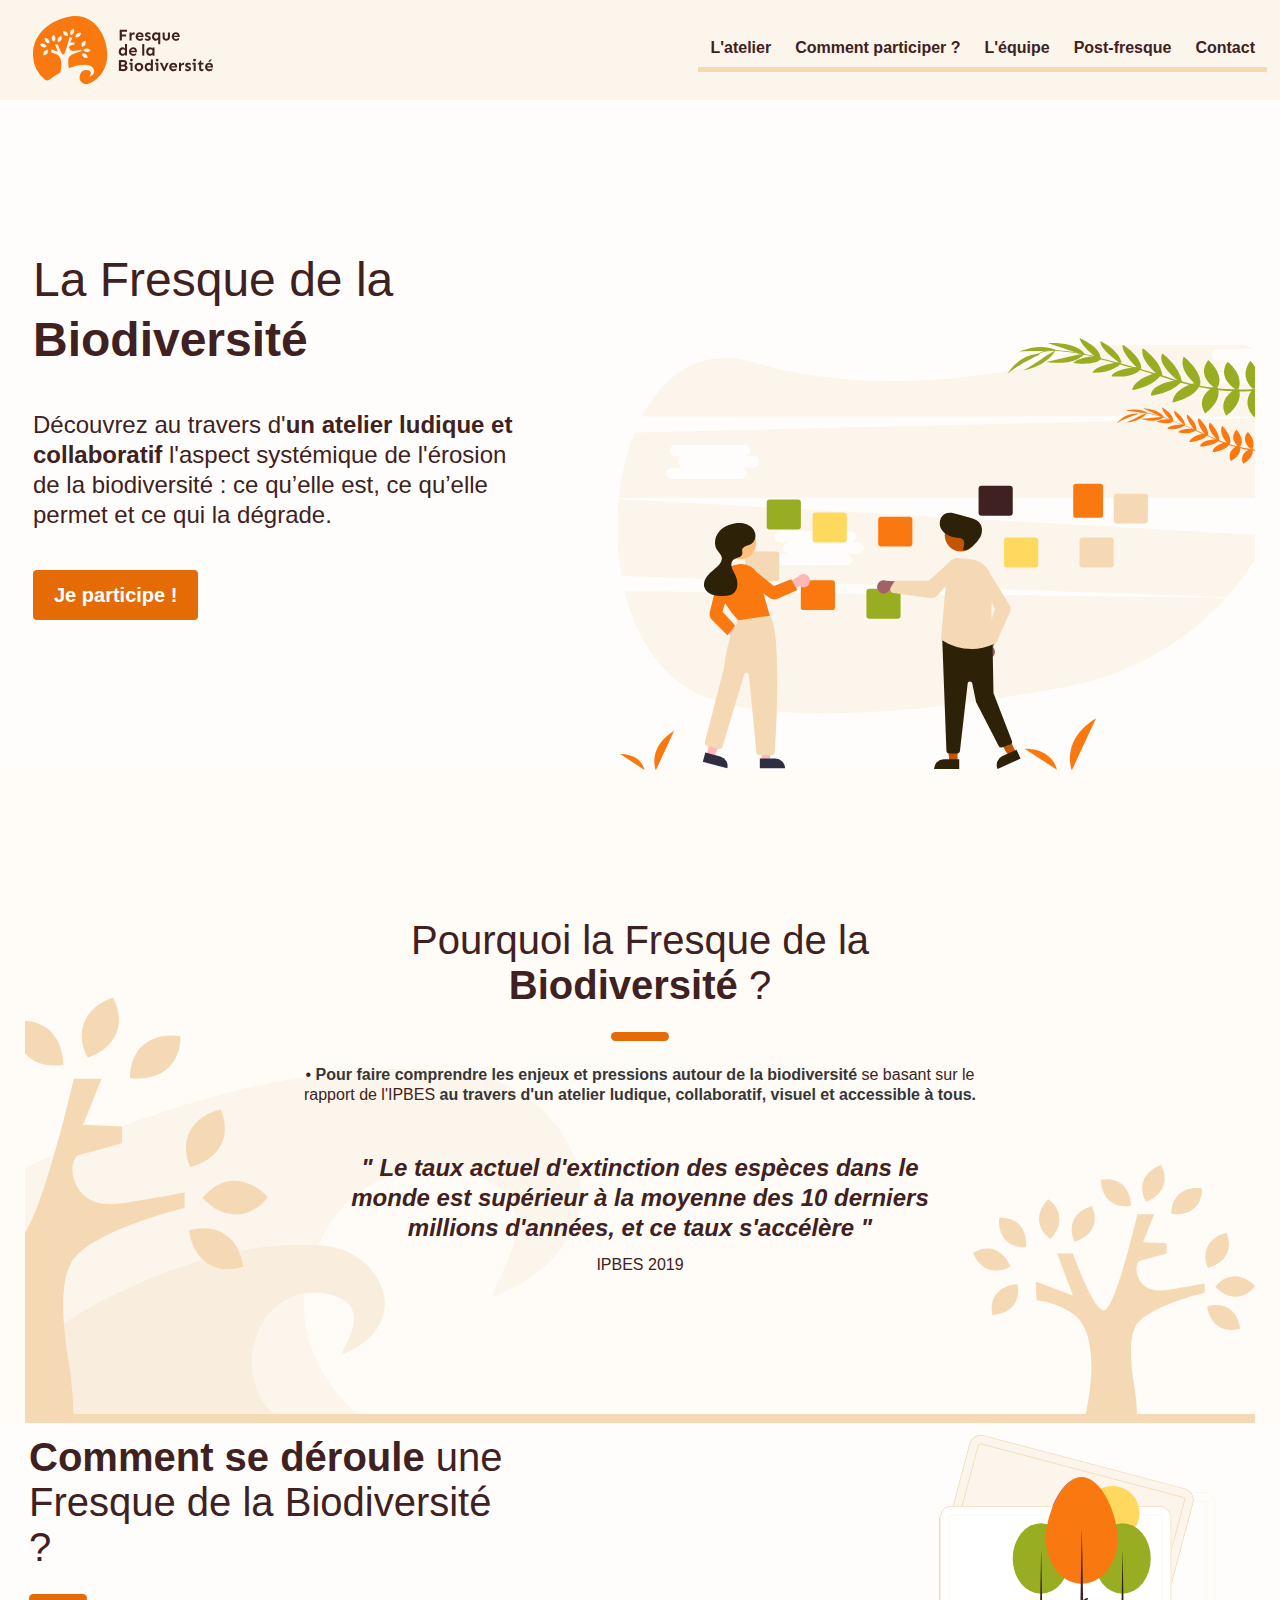
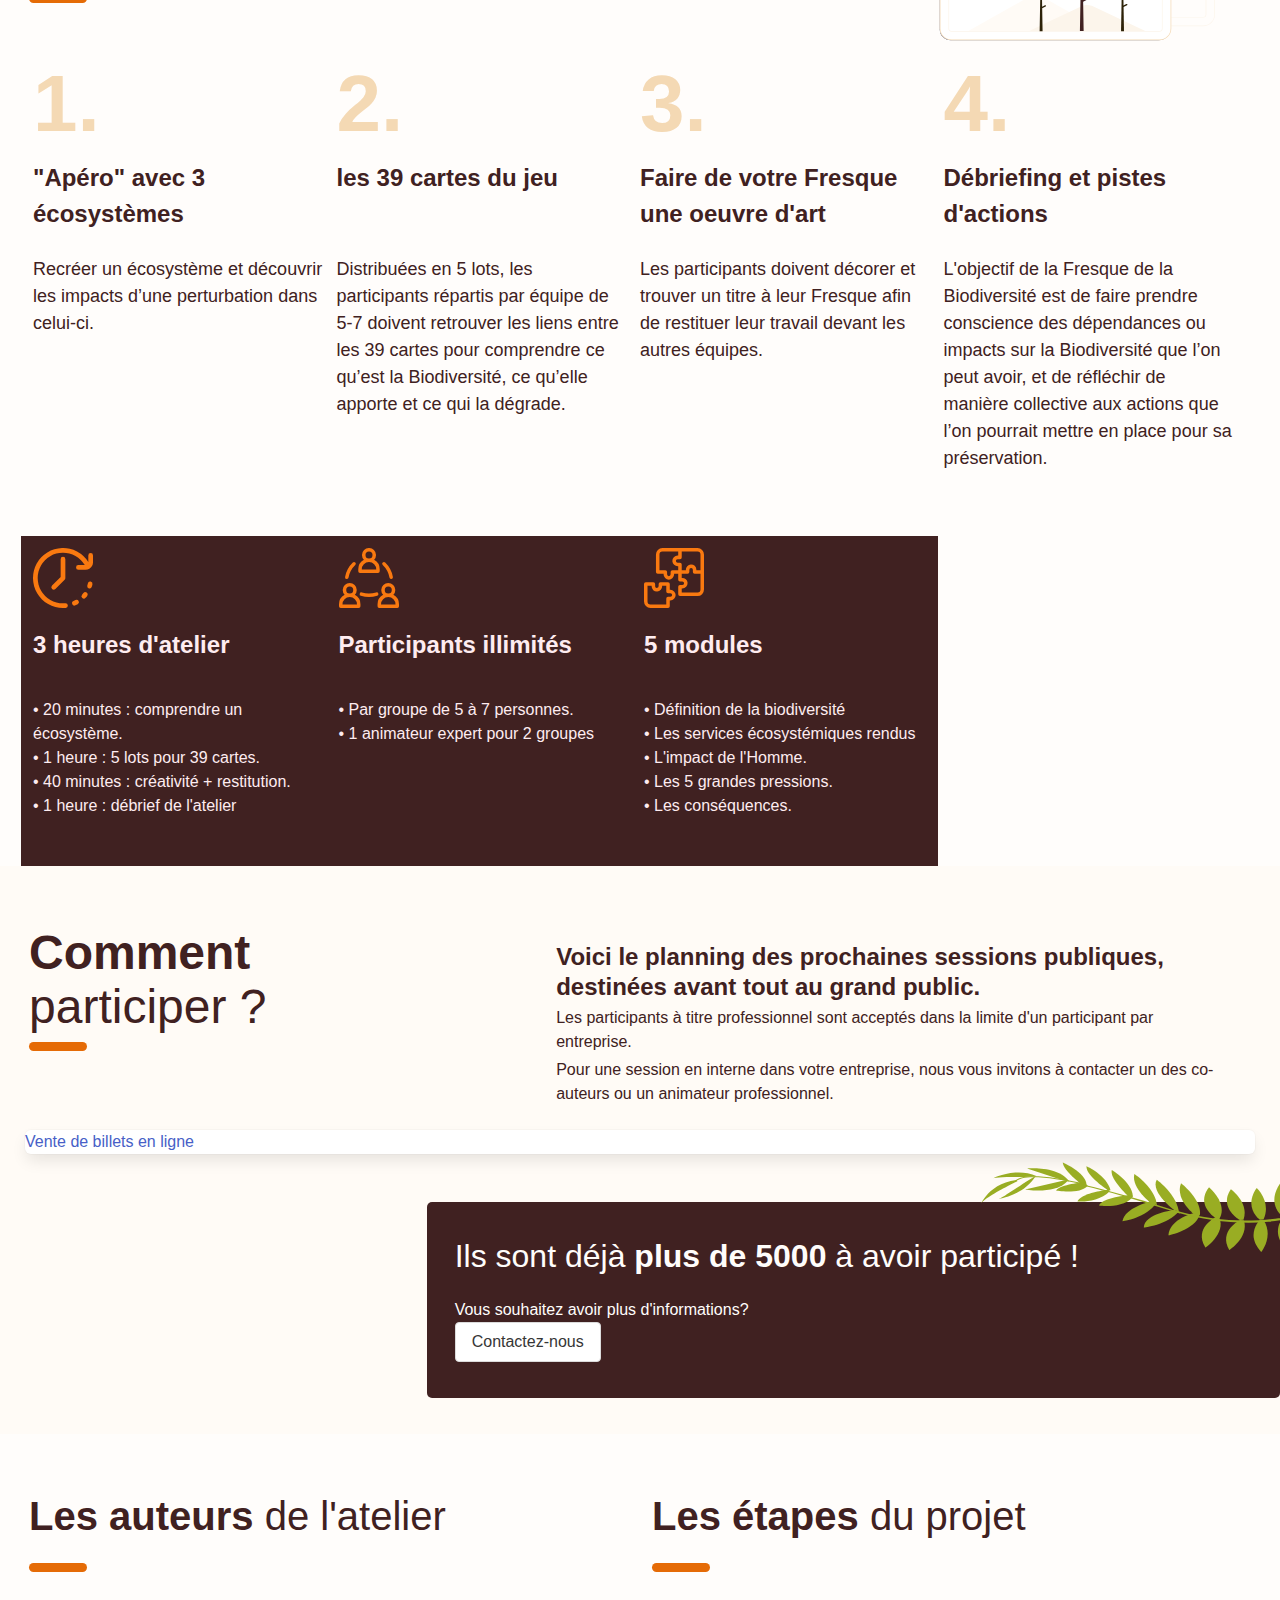
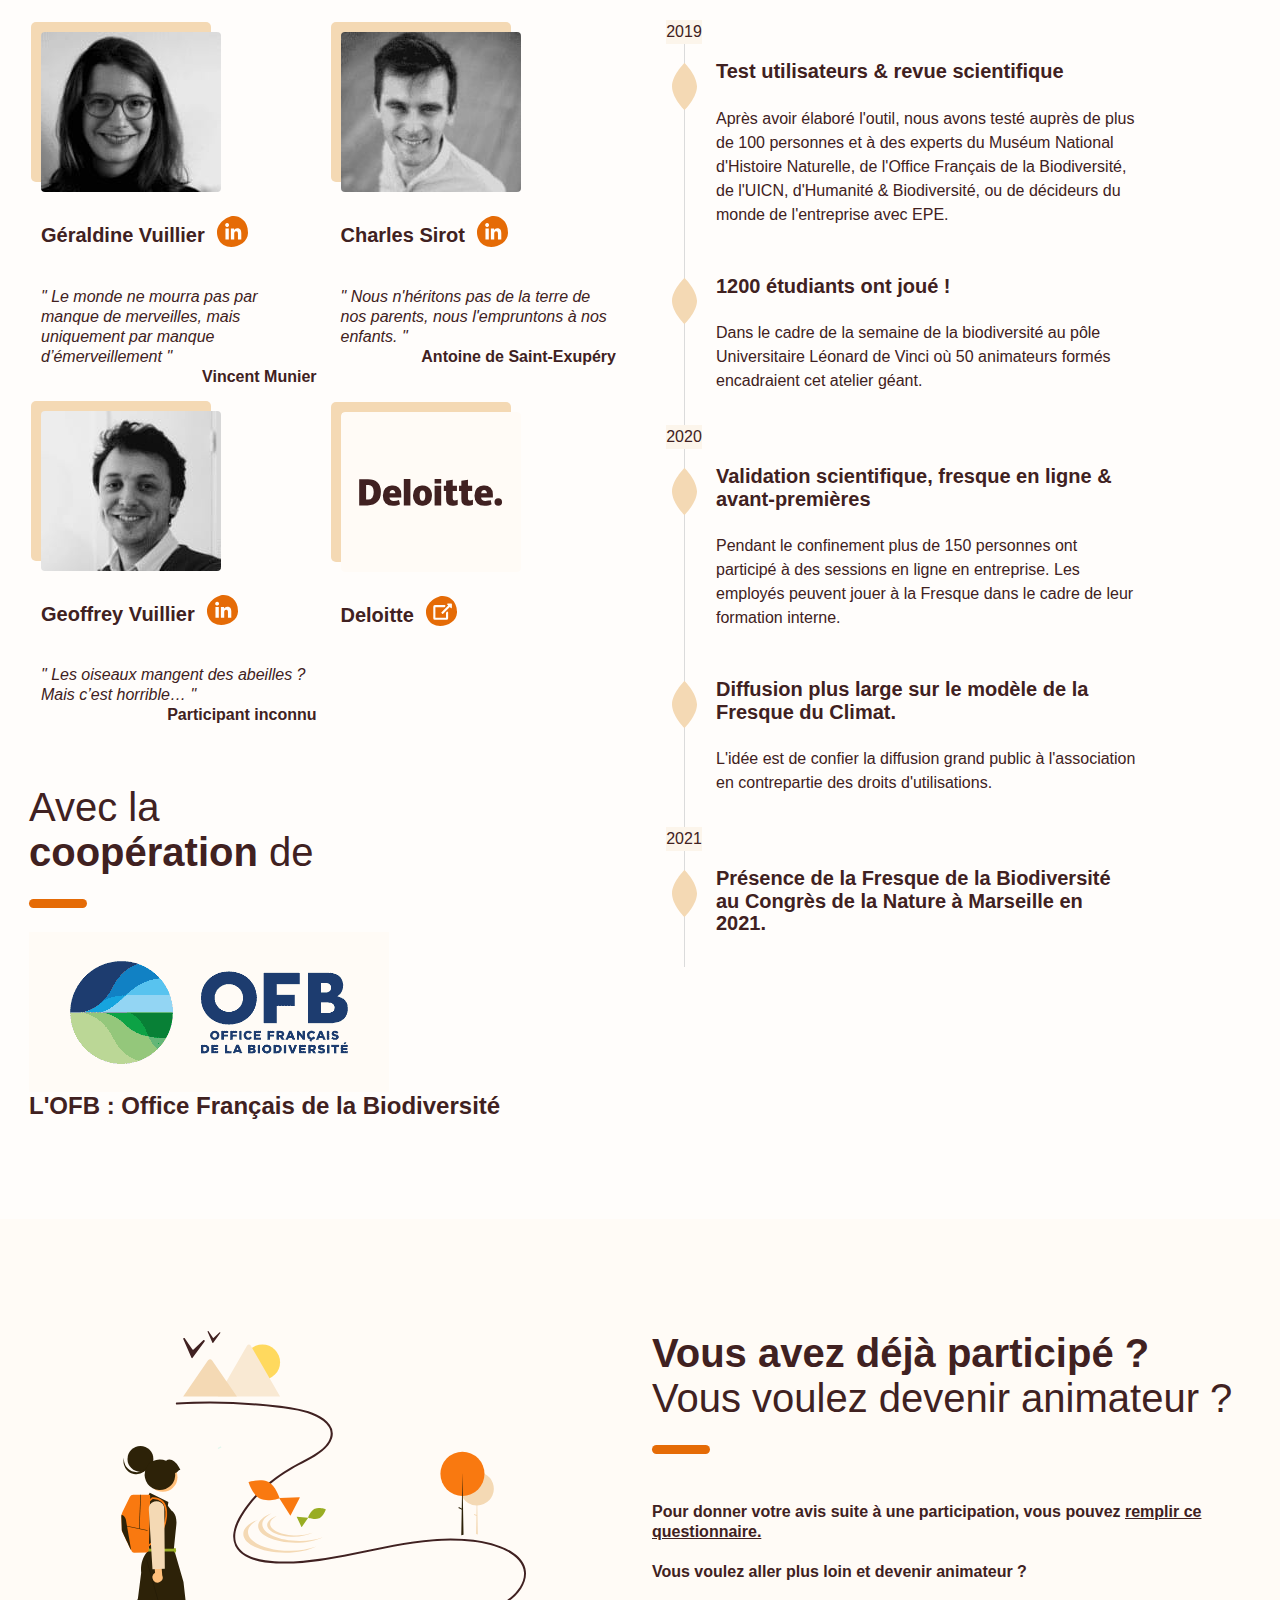
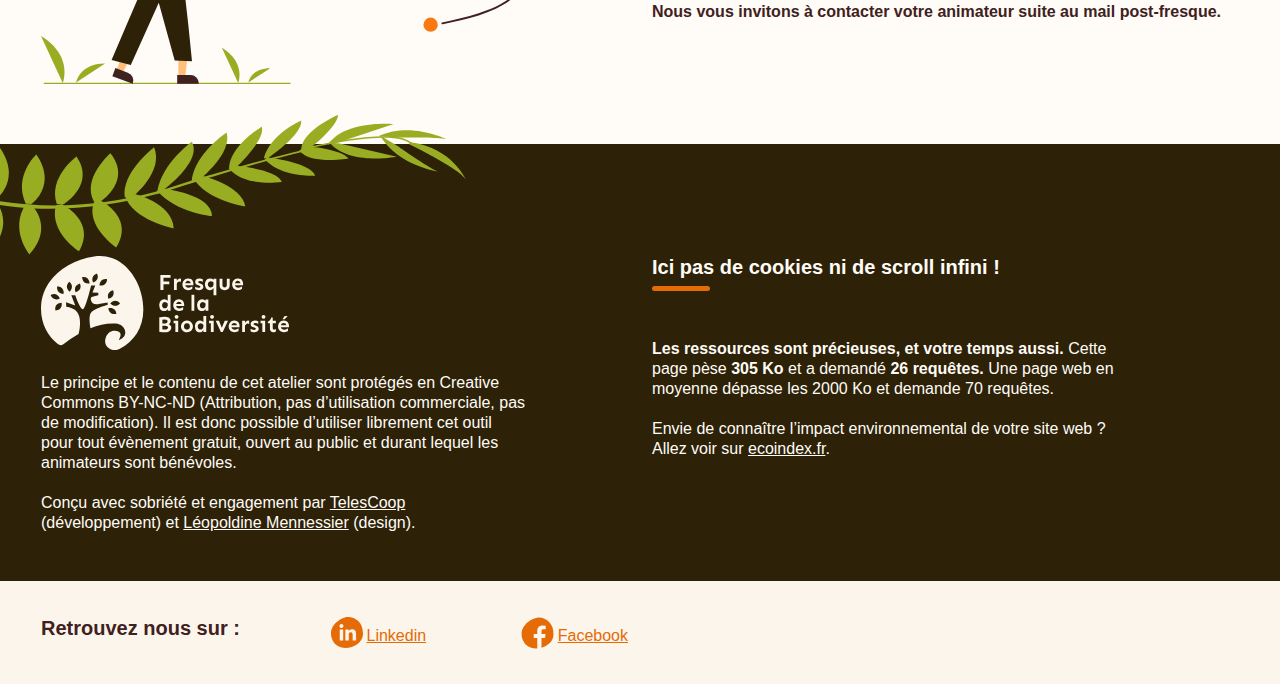
==== index.html @ af1a9a6c "[*] ajout scrolling sur l'iframe" ====
<!DOCTYPE html>
<html style="scroll-behavior:smooth">

<head>
  <meta charset="utf-8">
  <meta name="viewport" content="width=device-width, initial-scale=1">
  <link rel="stylesheet" href="bulma_style.css">
  <link rel="stylesheet" href="bulma-timeline.css">
  <link rel="stylesheet" href="bulma.custom.css">
  <title>La Fresque de la Biodiversité</title>
</head>

<body>
  <div class="has-background-dark-beige is-fullwidth " style="height: 100px; z-index: 1000;">
    <nav class="navbar  is-fixed-top is-max-desktop has-background-dark-beige "
      style="width: 100%; margin: auto; height: 100px;">
      <div class="container" style="max-width: 1230px;">
        <div class="navbar-brand ">
          <a href="#first-section" class="navbar-item ml-2">
            <img src="Images/logoCouleurs.svg" alt="LogoTitre" style="min-height: 4.25rem;">
          </a>

          <a role="button" class="navbar-burger is-hoverable" aria-label="menu" aria-expanded="false"
            data-target="navbarBasicExample">
            <span aria-hidden="true"></span>
            <span aria-hidden="true"></span>
            <span aria-hidden="true"></span>
          </a>
        </div>

        <div id="navbarBasicExample" class="navbar-menu">
          <div class="navbar-end has-text-weight-bold" style="color: #2D2208;">
            <div style="margin: auto;">
              <a href="#atelier" class="navbar-item is-tab">
                L'atelier
              </a>
            </div>
            <div style="margin: auto;">
              <a href="#participer" class="navbar-item is-tab">
                Comment participer ?
              </a>
            </div>

            <div style="margin: auto;">
              <a href="#equipe" class="navbar-item is-tab">
                L'équipe
              </a>
            </div>

            <div style="margin: auto;">
              <a href="#Post-fresque" class="navbar-item is-tab">
                Post-fresque
              </a>
            </div>
            <div style="margin: auto;">
              <a href="mailto:fresquedelabiodiversite@gmail.com" class="navbar-item is-tab">
                Contact
              </a>
            </div>
          </div>

        </div>
      </div>
    </nav>
  </div>

  <div id="main" class="has-background-beige">
    <div class="container " style="max-width: 1230px;">
      <div id="first-section" class="  p-0 is-relative ">
        <div class="section is-flex-direction-column ml-2" style="max-width: 500px; padding: 150px 0px;">

          <h2 class="subtitle is-1 "> La Fresque de la <span class="has-text-weight-bold">Biodiversité</span></h2>
          <h6 class="subtitle is-4 py-4 is-relative" style="z-index: 10;"> Découvrez au travers d'<span
              class="has-text-weight-bold">un atelier ludique et collaboratif </span>l'aspect systémique de l'érosion de
            la
            biodiversité : ce qu’elle est, ce qu’elle permet et ce qui la dégrade.</h6>
          <a href=" https://www.billetweb.fr/multi_event.php?user=72404"
            class="button is-primary is-medium has-text-weight-bold">Je participe !</a>

        </div>

        <img id="img2" class="overlay" src="Images/fresque.svg" alt="Fresque" style="max-width: 700px;">
        <img id="img1" class="overlay" src="Images/plante01.svg" alt="Plante" style="max-width: 250px;">
      </div>
    </div>
  </div>

  <div class="has-background-clay">
    <div class="container " style="max-width: 1230px;">
      <div class="section  is-relative has-text-centered">
        <img class="arbreLeft is-absolute" src="Images/arbreVaguesOmbre.svg" alt="arbreLeft"
          style="width: 44vw; max-width: 800px;">
        <img class="arbreOmbre is-absolute" src="Images/arbreOmbre.svg" alt="arbreOmbre"
          style="width:22vw; max-width: 300px;">
        <div class="separator is-absolute has-no-border-radius has-background-strong-beige"
          style=" width:100%; left: 0; bottom: 0px; right: 0;"></div>

        <div class="container mx-0" style="padding-top: 100px;">
          <h1 class="title is-2" style="max-width: 500px; margin: auto;">

            Pourquoi la Fresque de la <span class="has-text-weight-bold">Biodiversité</span> ?
          </h1>

          <div class="separator is-centered has-background-primary mt-5">
          </div>

          <h6 class="subtitle is-6 mt-5 is-relative" style="max-width: 700px;  margin: auto;">• <strong> Pour faire
              comprendre
              les enjeux et pressions autour de la biodiversité </strong> se basant sur le rapport de l'IPBES <strong>au
              travers d'un atelier ludique, collaboratif, visuel et accessible à tous.</strong></h6>
          <h4 class="subtitle is-4 is-italic mt-6 is-relative has-text-weight-bold"
            style="max-width: 600px;  margin: auto;">"
            Le taux actuel d'extinction des espèces dans le monde est supérieur à la moyenne des 10 derniers millions
            d'années, et ce taux s'accélère "</h4>
          <h6 class="subtitle is-6 is-relative mt-3" style="margin-bottom:100px ;"> IPBES 2019</h6>
        </div>
      </div>
    </div>
  </div>

  <div class="has-background-beige mt-3 pb-1 is-relative">
    <div class="container" style="max-width: 1230px;">
      <div class="columns has-background-beige px-4" style="max-width: 100%;">
        <div class="column is-flex is-5 pl-0">
          <h1 class="title is-2 has-text-centered-mobile">
            <span>
              <span class="has-text-weight-bold">Comment se déroule</span> une Fresque de la Biodiversité ?
              <div class="separator has-background-primary mt-5 has-margin-auto-mobile">
              </div>
            </span>
          </h1>
        </div>
        <div class="column is-4"></div>
        <div class="column has-text-centered-mobile is-3">
          <img class="img " src="Images/cartesFresque.svg" alt="cartesFresque">
        </div>
      </div>

      <div class=" mb-6 px-2 is-hidden-mobile">
        <table class="steps">
          <thead>
            <tr>
              <th class="numbersteps">1.</th>
              <th class="numbersteps">2.</th>
              <th class="numbersteps">3.</th>
              <th class="numbersteps">4.</th>
            </tr>
          </thead>
          <tbody>
            <tr>
              <td class="has-text-weight-bold py-5 pr-2">"Apéro" avec 3 écosystèmes</td>
              <td class="py-5 pr-2"><span class="has-text-weight-bold">les 39 cartes du jeu</td>
              <td class="py-5"><span class="has-text-weight-bold">Faire de votre Fresque une oeuvre d'art </td>
              <td class="py-5"><span class="has-text-weight-bold">Débriefing et pistes d'actions</td>
            </tr>
          </tbody>
          <tfoot>
            <tr>
              <td class="pr-3">Recréer un écosystème et découvrir les impacts d’une perturbation dans celui-ci.</td>
              <td class="pr-3">
                Distribuées en 5 lots, les participants répartis par équipe de 5-7 doivent retrouver les liens entre
                les 39 cartes pour comprendre ce qu’est la Biodiversité, ce qu’elle apporte et ce qui la dégrade.
              </td>
              <td class="pr-3">
                Les participants doivent décorer et trouver un titre à leur Fresque afin de restituer leur travail
                devant les autres équipes.
              </td>
              <td class="pr-3">
                L'objectif de la Fresque de la Biodiversité est de faire prendre conscience des dépendances ou impacts
                sur la Biodiversité que l’on peut avoir, et de réfléchir de manière collective aux actions que l’on
                pourrait mettre en place pour sa préservation.
              </td>
            </tr>
          </tfoot>
        </table>
      </div>

      <div class="steps is-hidden-tablet px-6">
        <div class="numbersteps mt-6">1.</div>
        <div class="has-text-weight-bold is-4 mb-0 py-2 subtitle ">"Apéro" avec 3 écosystèmes</div>
        <div>Comprendre un écosystème à l'équilibre perturbé par des activités humaines puis en découvrir les
          conséquences.
        </div>


        <div class="numbersteps mt-6">2.</div>
        <div class="has-text-weight-bold is-4 mb-0 py-2 subtitle ">les 39 cartes du jeu</span> <span
            class="subtitle is-5">(1h)</span></div>
        <div>Distribuées en 5 lots, les participants répartis par équipe de 5-7 doivent retrouver les liens entre les 39
          cartes pour comprendre les enjeux autour de l'effondrement de la biodiversité.</div>


        <div class="numbersteps mt-6">3.</div>
        <div class="has-text-weight-bold is-4 mb-0 py-2 subtitle ">Faire de votre Fresque une oeuvre d'art </span><span
            class="subtitle is-5">(10min)</span></div>
        <div>Les participants doivent décorer & adapter leur Fresque à leur contexte vis-à-vis de la biodiversité afin
          de
          restituer leur travail devant les autres équipes.</div>


        <div class="numbersteps mt-6">4.</div>
        <div class="has-text-weight-bold is-4 mb-0 py-2 subtitle ">Débriefing et pistes d'actions
        </div>
        <div>Selon l'objectif de la séance, un débrief sur les apprentissages vise à élaborer un plan d'action en
          réfléchissant de manière collaborative aux solutions pour agir face à l'érosion de la biodiversité.</div>
      </div>
    </div>
    <div id="atelier" class="is-absolute" style="top: -100px;"></div>
  </div>

  <div class="pt-5 is-hidden-mobile has-background-beige">
    <div class="container pr-5 px-2" style="max-width: 1230px;">
      <div class="columns ">
        <div class="column is-3 has-background-light-brown">
          <img class="img" src="Images/pictoWall-clock.svg">
          <div class="title is-4 py-4 has-text-danger-light has-text-weight-bold">
            3 heures d'atelier
          </div>
          <div class="has-text-danger-light is-6 pb-6">
            • 20 minutes : comprendre un écosystème. <br>
            • 1 heure : 5 lots pour 39 cartes. <br>
            • 40 minutes : créativité + restitution. <br>
            • 1 heure : débrief de l'atelier
          </div>
        </div>
        <div class="column is-3 has-background-light-brown">
          <img class="img" src="Images/pictoPeople.svg">
          <div class="title is-4 py-4 has-text-danger-light has-text-weight-bold">
            Participants illimités
          </div>
          <div class="has-text-danger-light is-6 pb-6">
            • Par groupe de 5 à 7 personnes. <br>
            • 1 animateur expert pour 2 groupes
          </div>
        </div>
        <div class="column is-3 has-background-light-brown">
          <img class="img" src="Images/pictoPuzzle.svg">
          <div class="title is-4 py-4 has-text-danger-light has-text-weight-bold">
            5 modules
          </div>
          <div class="has-text-danger-light is-6 pb-6">
            • Définition de la biodiversité <br>
            • Les services écosystémiques rendus <br>
            • L'impact de l'Homme. <br>
            • Les 5 grandes pressions. <br>
            • Les conséquences.
          </div>
        </div>
      </div>
    </div>
  </div>

  <div class="has-background-light-brown">
    <div class="container" style="max-width: 1230px;">
      <div class="section  pl-6 mt-5 is-hidden-tablet">
        <img src="Images/pictoWall-clock.svg">
        <div class="has-text-weight-bold is-4 mb-0 py-2 subtitle has-text-beige">3 heures d'atelier</div>
        <div class="has-text-beige">
          • 20 minutes : comprendre un écosystème. <br>
          • 1 heure : 5 lots pour 39 cartes. <br>
          • 40 minutes : créativité + restitution. <br>
          • 1 heure : débrief de l'atelier
        </div>

        <img src="Images/pictoPeople.svg " class="mt-5">
        <div class="has-text-weight-bold is-4 mb-0 py-2 subtitle has-text-beige">Participants illimités</div>
        <div class="has-text-beige">
          • Par groupe de 5 à 7 personnes. <br>
          • 1 animateur expert pour 2 groupes
        </div>

        <img src="Images/pictoPuzzle.svg " class="mt-5">
        <div class="has-text-weight-bold is-4 mb-0 py-2 subtitle has-text-beige">5 modules</div>
        <div class="has-text-beige">
          • Les services écosystémiques rendus <br>
          • L'impact de l'Homme. <br>
          • Les 5 grandes pressions. <br>
          • Les conséquences.
        </div>
      </div>
    </div>

    <div class="has-background-clay is-relative">
      <div class="container" style="max-width: 1230px;">
        <div class="columns pt-6 px-4" style="width: 100%;">
          <div class="column is-3 px-0 has-margin-auto-mobile" style="max-width:300px;">
            <h1 class="title is-1 has-text-centered-mobile  ">
              <span>
                <span class="has-text-weight-bold">Comment</span> participer ?
                <div class="separator has-background-primary mt-2 has-margin-auto-mobile">
                </div>
              </span>
            </h1>
          </div>

          <div class="column is-2"></div>

          <div class="column is-7 mt-4 ml-4">
            <h3 class="subtitle is-4 has-text-weight-bold mb-0 ">
              Voici le planning des prochaines sessions publiques, destinées avant tout au grand public.
            </h3>
            <p class="is-6 py-1">
              Les participants à titre professionnel sont acceptés dans la limite d'un participant par entreprise.
            </p>
            <p class="is-6">
              Pour une session en interne dans votre entreprise, nous vous invitons à contacter un des co-auteurs
              ou un animateur professionnel.
            </p>
          </div>
        </div>

        <div class="box p-0">
          <a title="Vente de billets en ligne" href="https://www.billetweb.fr/multi_event.php?multi=u82762"
            class="shop_frame" target="_blank" data-src="https://www.billetweb.fr/multi_event.php?multi=u82762"
            data-max-width="100%" data-initial-height="600" data-scrolling="yes" data-id="11476" data-resize="1">Vente de
            billets en ligne</a>
          <script type="text/javascript" src="https://www.billetweb.fr/js/export.js"></script>
        </div>
      </div>
      <div id="participer" class="is-absolute" style="top: -50px;"></div>
    </div>
  </div>

  <div class="columns is-flex is-justify-content-flex-end m-0 py-6 has-background-clay">
    <div class="column is-8 has-background-light-brown is-relative" style="border-radius: 5px;">
      <div class="ml-4 py-5 has-text-light-beige">
        <h2 class="title is-3 has-text-light-beige">
          Ils sont déjà <span class="has-text-weight-bold has-text-light-beige">plus de 5000 </span> à avoir participé
          !
        </h2>
        <div class="level">
          <p class="has-text-light-beige">
            Vous souhaitez avoir plus d'informations?
          </p>
          <a href="mailto:fresquedelabiodiversite@gmail.com">
            <button class="button">Contactez-nous</button>
          </a>
        </div>
      </div>
      <img class="is-absolute" style="right: 0px; top: -40px; width: 20vw; min-width: 300px;" src="Images/plante02.svg"
        alt="Plante02">
    </div>

  </div>

  <div class="has-background-beige is-relative">
    <div class="container px-4" style="max-width: 1230px;">
      <div class="columns pt-6 " style="padding-bottom: 100px;">
        <div class="column is-6 pl-0">
          <h1 class="title is-2 has-text-centered-mobile"><span class="has-text-weight-bold"> Les auteurs</span> de
            l'atelier</h1>
          <div class="separator has-background-primary mt-2 has-margin-auto-mobile">
          </div>
          <div
            class="culumns is-12 is-flex mt-6 is-flex is-flex-direction-column-mobile is-align-content-center-mobile">
            <div class="column is-6 has-max-width mx-mobile">
              <figure class="image is-relative" style="width: 180px; height: 160px;">
                <div class="rectangle is-absolute" style="top: -10px; left: -10px; border-radius: 5px;">

                </div>
                <img width="180px" src="Images/geraldineVuillierLQ.jpg" class="is-relative" style="border-radius: 4px;">
              </figure>
              <span class='is-flex mt-4'>
                <h1 class="title is-5 has-text-weight-bold py-4">
                  Géraldine Vuillier
                </h1>
                <a href="https://www.linkedin.com/in/geraldine-vuillier/"><img src="Images/pictoBulleLinkedin.svg"
                    class="ml-3 mt-2" style="height: 30.74px; width: 31.47px;"></a>
              </span>
              <h1 class="subtitle is-6 is-italic figure-quote">
                " Le monde ne mourra pas par manque de merveilles, mais uniquement par manque d’émerveillement "
              </h1>
              <h1 class="subtitle is-6 has-text-weight-bold has-text-right">
                Vincent Munier
              </h1>

              <figure class="image is-relative" style="width: 180px; height: 160px;">
                <div class="rectangle is-absolute" style="top: -10px; left: -10px; border-radius: 5px;">

                </div>
                <img width="180px" src="Images/geoffreyVuillierLQ.jpg" class="is-relative" style="border-radius: 4px;">
              </figure>
              <span class='is-flex mt-4'>
                <h1 class="title is-5 has-text-weight-bold py-4">
                  Geoffrey Vuillier
                </h1>
                <a href="https://www.linkedin.com/in/geoffrey-vuillier/"><img src="Images/pictoBulleLinkedin.svg"
                    class="ml-3 mt-2" style="height: 30.74px; width: 31.47px;"></a>
              </span>

              <h1 class="subtitle is-6 is-italic figure-quote">
                " Les oiseaux mangent des abeilles ? Mais c’est horrible… "
              </h1>
              <h1 class="subtitle is-6 has-text-weight-bold is-justify-content-right has-text-right">
                Participant inconnu
              </h1>
            </div>

            <div class="column is-6 has-max-width mx-mobile mt-mobile">
              <figure class="image is-relative" style="width: 180px; height: 160px;">
                <div class="rectangle is-absolute" style="top: -10px; left: -10px; border-radius: 5px;">

                </div>
                <img width="180px" src="Images/charlesSirotLQ.jpg" class="is-relative" style="border-radius: 4px;">

              </figure>

              <span class='is-flex mt-4'>
                <h1 class="title is-5 has-text-weight-bold py-4">
                  Charles Sirot
                </h1>
                <a href="https://www.linkedin.com/in/charlessirot/"><img src="Images/pictoBulleLinkedin.svg"
                    class="ml-3 mt-2" style="height: 30.74px; width: 31.47px;"></a>
              </span>

              <h1 class="subtitle is-6 is-italic figure-quote">
                " Nous n'héritons pas de la terre de nos parents, nous l'empruntons à nos enfants. "
              </h1>
              <h1 class="subtitle is-6 has-text-weight-bold is-justify-content-right has-text-right"
                style="padding-bottom: 21px;">
                Antoine de Saint-Exupéry
              </h1>

              <figure class="image is-relative" style="width: 180px; height: 160px;">
                <div class="rectangle is-absolute" style="top: -10px; left: -10px; border-radius: 5px;">

                </div>
                <img src="Images/logoDeloitte.svg" class="is-relative" style="border-radius: 4px;">
              </figure>
              <span class='is-flex mt-4'>
                <h1 class="title is-5 has-text-weight-bold py-4">
                  Deloitte
                </h1>
                <a href="https://www2.deloitte.com/fr/fr/services/sustainability.html" target="_blank"><img src="Images/pictoBulleLienExt.svg" class="ml-3 mt-2"
                    style="height: 30.74px; width: 31.47px;"></a>
              </span>
              <h1 class="subtitle is-6 is-italic figure-quote">
                <!-- entrer citation -->
              </h1>
              <h1 class="subtitle is-6 has-text-weight-bold has-text-right">
                <!-- entrer auteur citation -->
              </h1>
            </div>
          </div>

          <h1 class="title is-2 mt-6 has-margin-auto-mobile" style="max-width: 300px;">
            Avec la
            <span class="has-text-weight-bold">
              coopération
            </span>
            de
          </h1>
          <div class="separator has-background-primary mt-2 has-margin-auto-mobile">
          </div>
          <figure class="image is-relative is-flex is-justify-content-center-mobile">
            <img src="Images/logoOFB-LQ.png" class="mt-5">
          </figure>
          <h4 class="title is-4 has-text-weight-bold has-text-align-center-mobile">
            L'OFB : Office Français de la Biodiversité
          </h4>
        </div>


        <div class="column is-5 is-hidden-mobile">
          <h1 class="title is-2">
            <span class="has-text-weight-bold" style="max-width: 250px;">Les étapes</span> du projet
          </h1>
          <div class="separator has-background-primary mt-2">
          </div>
          <div class="timeline fresque-timeline mt-6">
            <header class="timeline-header">
              <span class="tag is-medium has-background-dark-beige" style="background-color: #FCF5EB;">2019</span>
            </header>
            <div class="timeline-item">
              <div class="timeline-marker is-image is-32x32 ml-1">
                <img src="Images/feuilleDate.svg">
              </div>
              <div class="timeline-content">
                <p class="title is-5 has-text-weight-bold">Test utilisateurs & revue scientifique</p>
                <p>Après avoir élaboré l'outil, nous avons testé auprès de plus de 100 personnes et à des experts du
                  Muséum
                  National d'Histoire Naturelle, de l'Office Français de la Biodiversité, de l'UICN,
                  d'Humanité & Biodiversité, ou de décideurs du monde de l'entreprise avec EPE.
                </p>
              </div>
            </div>
            <div class="timeline-item">
              <div class="timeline-marker is-image is-32x32 ml-1 has-background-beige">
                <img src="Images/feuilleDate.svg">
              </div>
              <div class="timeline-content">
                <p class="title is-5 has-text-weight-bold">1200 étudiants ont joué !</p>
                <p>Dans le cadre de la semaine de la biodiversité au pôle Universitaire
                  Léonard de Vinci où 50 animateurs formés encadraient cet atelier géant.
                </p>
              </div>
            </div>
            <header class="timeline-header">
              <span class="tag is-medium has-background-dark-beige" style="background-color: #FCF5EB;">2020</span>
            </header>
            <div class="timeline-item">
              <div class="timeline-marker is-image is-32x32 ml-1">
                <img src="Images/feuilleDate.svg">
              </div>
              <div class="timeline-content">
                <p class="title is-5 has-text-weight-bold">Validation scientifique, fresque en ligne & avant-premières
                </p>
                <p>Pendant le confinement plus de 150 personnes ont participé à des sessions en ligne en entreprise.
                  Les employés peuvent jouer à la Fresque dans le cadre de leur formation interne.
                </p>
              </div>
            </div>
            <div class="timeline-item">
              <div class="timeline-marker is-image is-32x32 ml-1">
                <img src="Images/feuilleDate.svg">
              </div>
              <div class="timeline-content">
                <p class="title is-5 has-text-weight-bold">Diffusion plus large sur le modèle de la Fresque du Climat.
                </p>
                <p>L'idée est de confier la diffusion grand
                  public à l'association en contrepartie des droits d'utilisations.
                </p>
              </div>
            </div>
            <header class="timeline-header">
              <span class="tag is-medium has-background-dark-beige" style="background-color: #FCF5EB;">2021</span>
            </header>
            <div class="timeline-item">
              <div class="timeline-marker is-image is-32x32 ml-1">
                <img src="Images/feuilleDate.svg">
              </div>
              <div class="timeline-content">
                <p class="title is-5 has-text-weight-bold">Présence de la Fresque de la Biodiversité au Congrès de la
                  Nature
                  à Marseille en 2021. </p>

              </div>
            </div>
          </div>
        </div>
      </div>
    </div>

    <div id="Post-fresque" class="has-background-clay">
      <div class="container px-4" style="max-width: 1230px;">
        <div class="columns has-background-clay is-justify-content-center mb-0 pb-6" style="padding-top: 100px;">
          <div class="column is-5">
            <img src="Images/parcours.svg" class="is-flex is-justify-content-flex-end">
          </div>
          <div class="column is-1">

          </div>

          <div class="column is-6">
            <h2 class="title is-2 has-text-weight-bold mb-0">
              Vous avez déjà participé ?
            </h2>
            <h2 class="title is-2">
              Vous voulez devenir animateur ?
            </h2>
            <div class="separator has-background-primary mt-2">
            </div>
            <div class="subtitle is-6 has-text-weight-bold py-6 mb-0">
              Pour donner votre avis suite à une participation, vous pouvez
              <a href="https://docs.google.com/forms/d/e/1FAIpQLSeY1xYm9YJdxOwz0kUQn79qSMUWX-rRj2TOrHS31QPhcah1og/viewform"
                target="_blank" class="is-underlined has-text-weight-bold has-text-classic-dark has-hovering">
                remplir ce questionnaire.
              </a>
              <br>
              <br>
              Vous voulez aller plus loin et devenir animateur ?
              <br>
              <br>
              Nous vous invitons à contacter
              votre animateur suite au mail post-fresque.
            </div>
          </div>
        </div>
      </div>
    </div>
    <div id="equipe" class="is-absolute" style="top: -50px;"></div>
  </div>
  </div>

  <div class="has-background-semi-dark is-relative">
    <img src="Images/plante02.svg" class="is-absolute is-flipped-vertically" style="left: 0px; top: -30px;">
    <div class="container px-4" style="max-width: 1230px;">
      <div class="columns  pb-6  my-0  has-text-beige" style="padding-top: 100px;">
        <div class="column is-5">
          <img src="Images/logoBlanc.svg">
          <h1 class="subtitle is-6 has-text-beige pt-4">
            Le principe et le contenu de cet atelier sont protégés en Creative Commons BY-NC-ND (Attribution, pas
            d’utilisation commerciale, pas de modification).
            Il est donc possible d’utiliser librement cet outil pour tout évènement gratuit, ouvert au public et durant
            lequel les animateurs sont bénévoles.
            <br>
            <br>
            Conçu avec sobriété et engagement par <a href="https://telescoop.fr" target="_blank"
              class="has-hovering has-text-beige is-underlined">TelesCoop</a> (développement) et <a href="https://www.linkedin.com/in/l%C3%A9opoldine-mennessier-78378998/"
              target="_blank" class="has-hovering has-text-beige is-underlined">Léopoldine Mennessier</a>
            (design).
          </h1>
        </div>
        <div class="column is-1">

        </div>
        <div class="column is-5">
          <h1 class="title is-5 has-text-weight-bold has-text-beige mb-2">
            Ici pas de cookies ni de scroll infini !
          </h1>
          <div class="separator is-slim has-background-primary">
          </div>

          <h1 class="subtitle is-6 has-text-beige mt-6 ">
            <span class="has-text-weight-bold has-text-beige">Les ressources sont précieuses, et votre temps
              aussi.</span>
            Cette page pèse <span class="has-text-weight-bold has-text-beige">305 Ko</span> et a demandé <span
              class="has-text-weight-bold has-text-beige">26 requêtes.</span>
            Une page web en moyenne dépasse les 2000 Ko et demande 70 requêtes.

            <br>
            <br>
            Envie de connaître l’impact environnemental de votre site web ? Allez voir sur <a href="https://ecoindex.fr"
              target="_blank" class="is-underlined has-text-beige has-hovering">ecoindex.fr</a>.
          </h1>
        </div>

      </div>
    </div>

    <div class="has-background-dark-beige">
      <div class="container px-4" style="max-width: 1230px;">
        <div class="columns  pt-5 pb-4 ">
          <div class="column is-6 is-flex" style="min-width: 225px; justify-content: space-between;">
            <div>
              <h1 class="title is-5 has-text-weight-bold">
                Retrouvez nous sur :
              </h1>
            </div>
            <div class="is-flex" style="align-items: center;">
              <a href="https://www.linkedin.com/company/fresquedelabiodiversit%C3%A9/" target="_blank"><img
                  src="Images/pictoBulleIN.svg"></a>
              <a href="https://www.linkedin.com/company/fresquedelabiodiversit%C3%A9/" target="_blank"
                class="is-underlined pl-1 has-hovering" style="color: #E56B06;">Linkedin</a>
            </div>
            <div class="is-flex" style="align-items: center;">
              <a href="https://www.facebook.com/fresquedelabiodiversite" target="_blank"
                class="is-underlined pl-1 is-orange"><img src="Images/pictoBulleFB.svg"></a>
              <a href="https://www.facebook.com/fresquedelabiodiversite" target="_blank"
                class="is-underlined pl-1 has-hovering" style="color: #E56B06;">Facebook</a>
            </div>
          </div>
        </div>
      </div>
    </div>
  </div>
</body>

</html>

<script type="text/javascript">
  // let test =  document.getElementsByTagName('a')

  // test.style.backgroundColor = "#000"
  // test.style.color =  "fff"
  // console.log(#test, test)

  const newElt = document.createElement("div");
  let elt = document.getElementById("main");

  elt.appendChild(newElt);


  document.addEventListener('DOMContentLoaded', () => {

    // Get all "navbar-burger" elements
    const $navbarBurgers = Array.prototype.slice.call(document.querySelectorAll('.navbar-burger'), 0);

    // Check if there are any navbar burgers
    if ($navbarBurgers.length > 0) {

      // Add a click event on each of them
      $navbarBurgers.forEach(el => {
        el.addEventListener('click', () => {

          // Get the target from the "data-target" attribute
          const target = el.dataset.target;
          const $target = document.getElementById(target);

          // Toggle the "is-active" class on both the "navbar-burger" and the "navbar-menu"
          el.classList.toggle('is-active');
          $target.classList.toggle('is-active');

        });
      });
    }

  });
</script>
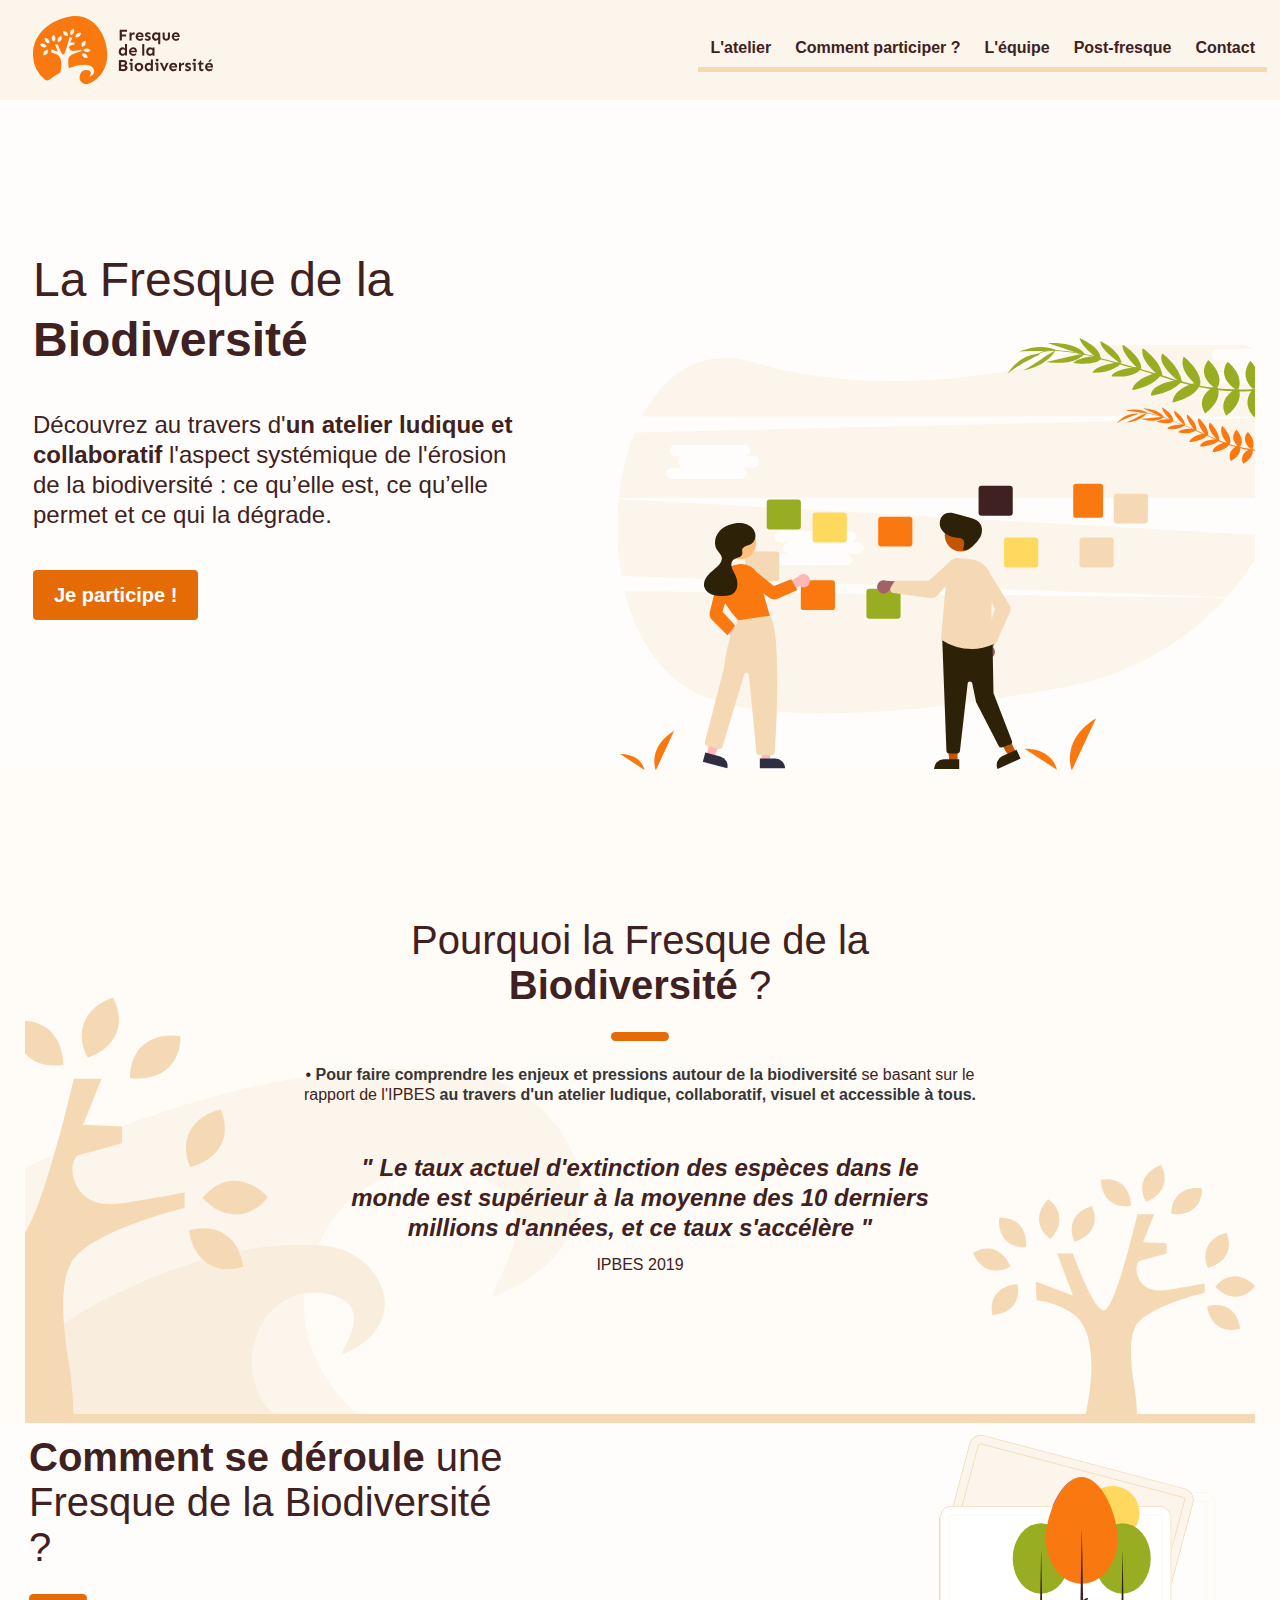
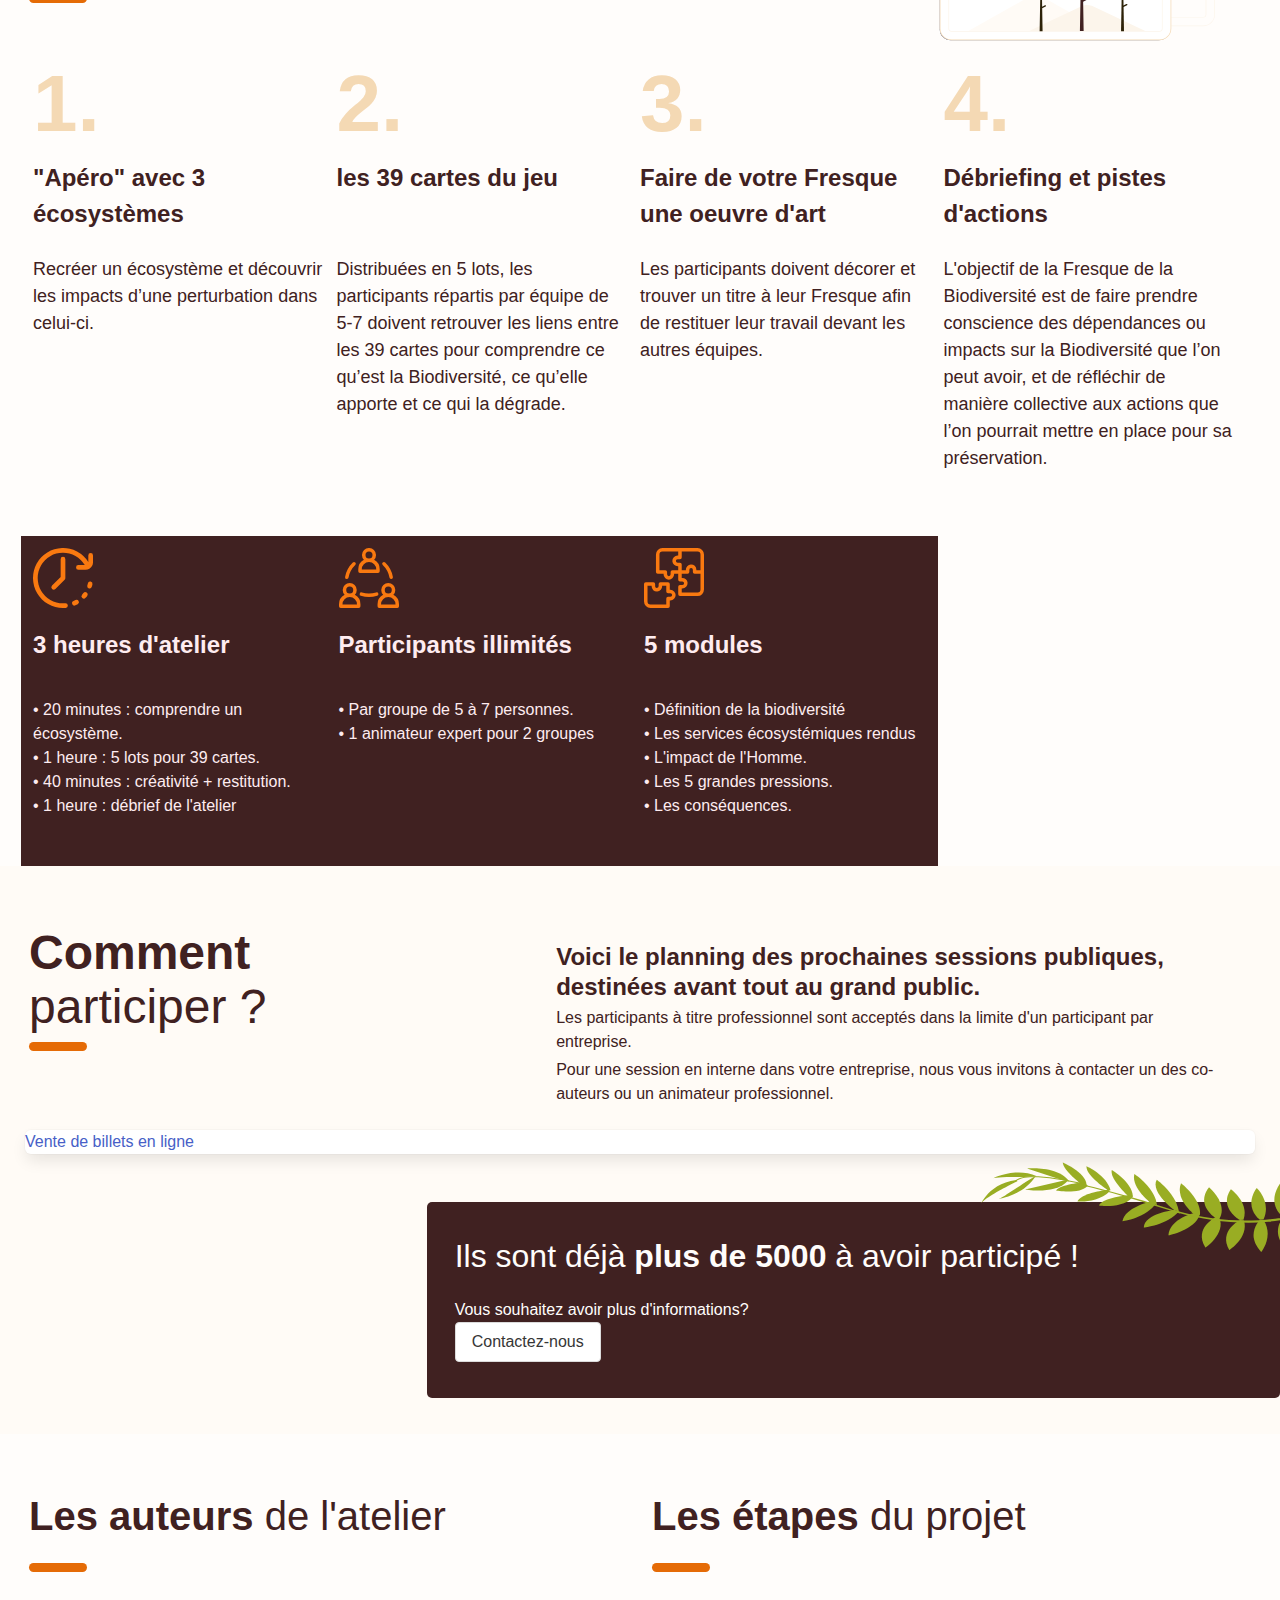
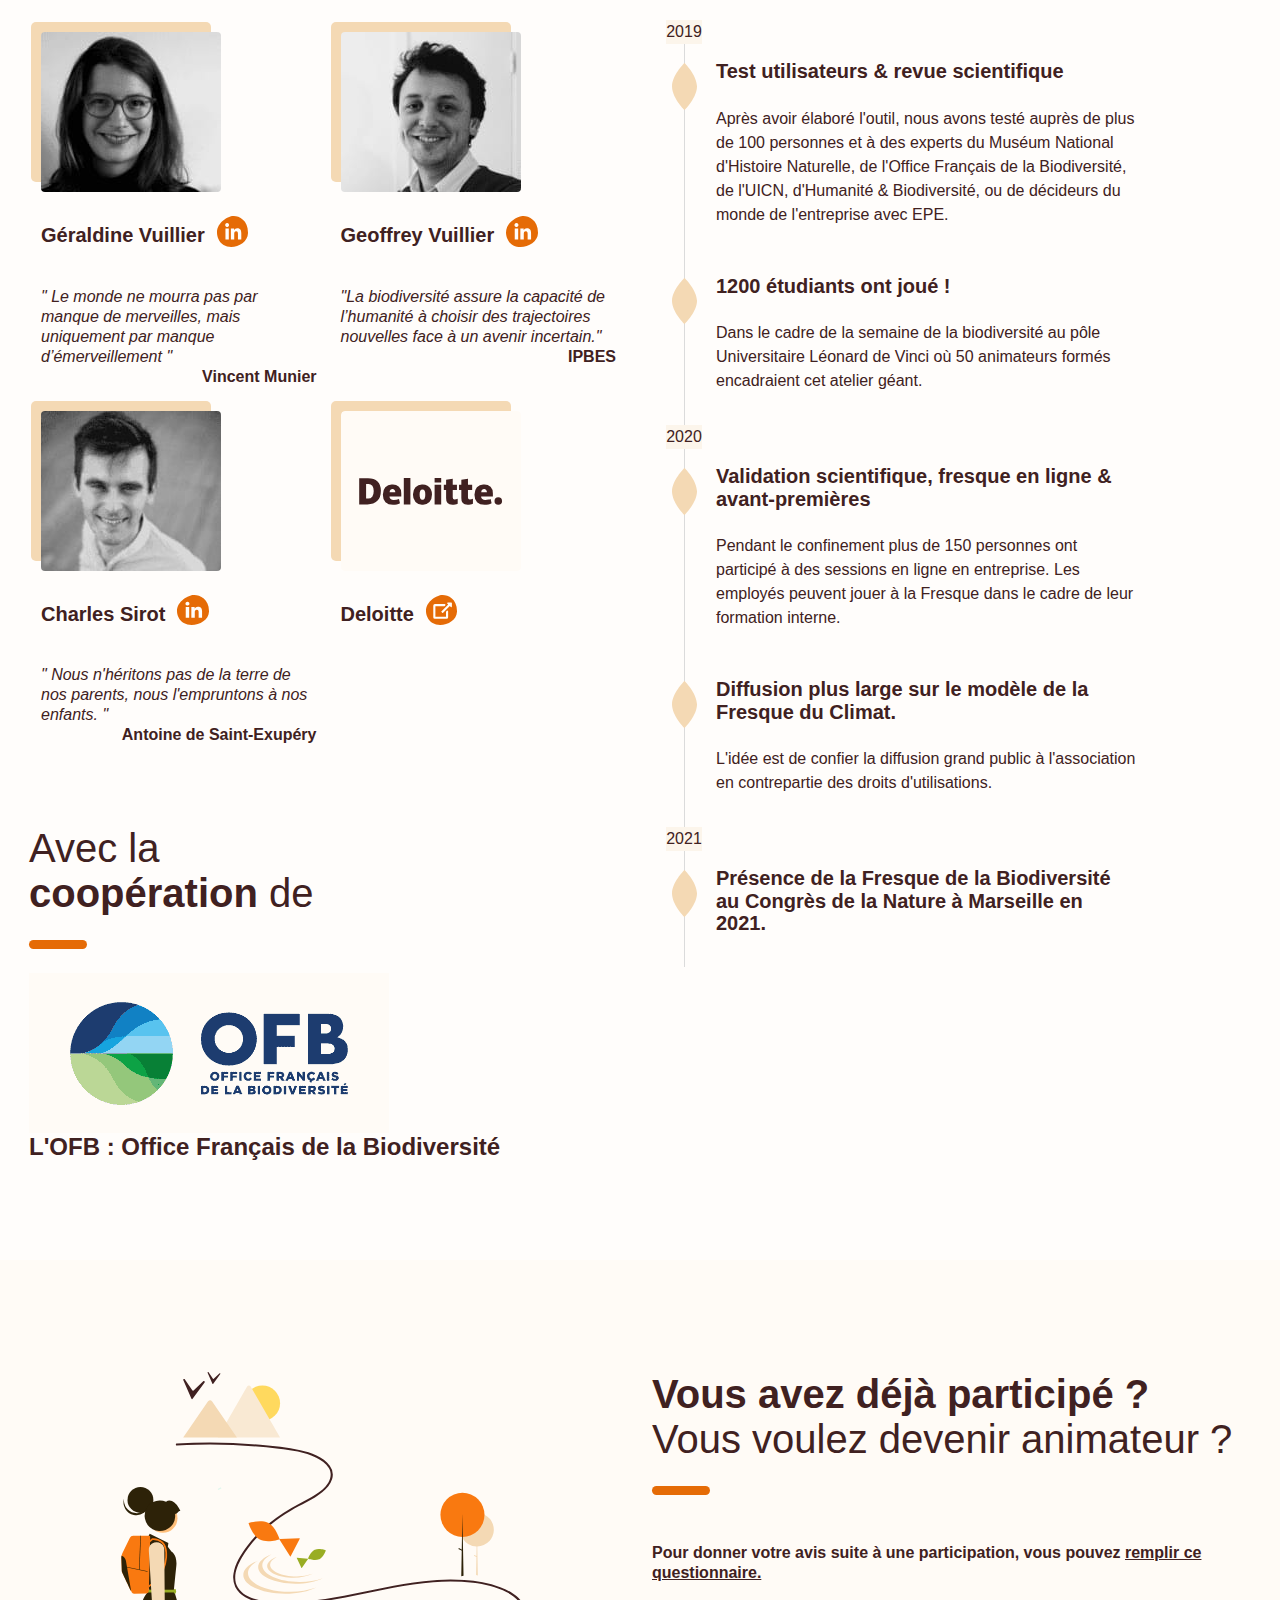
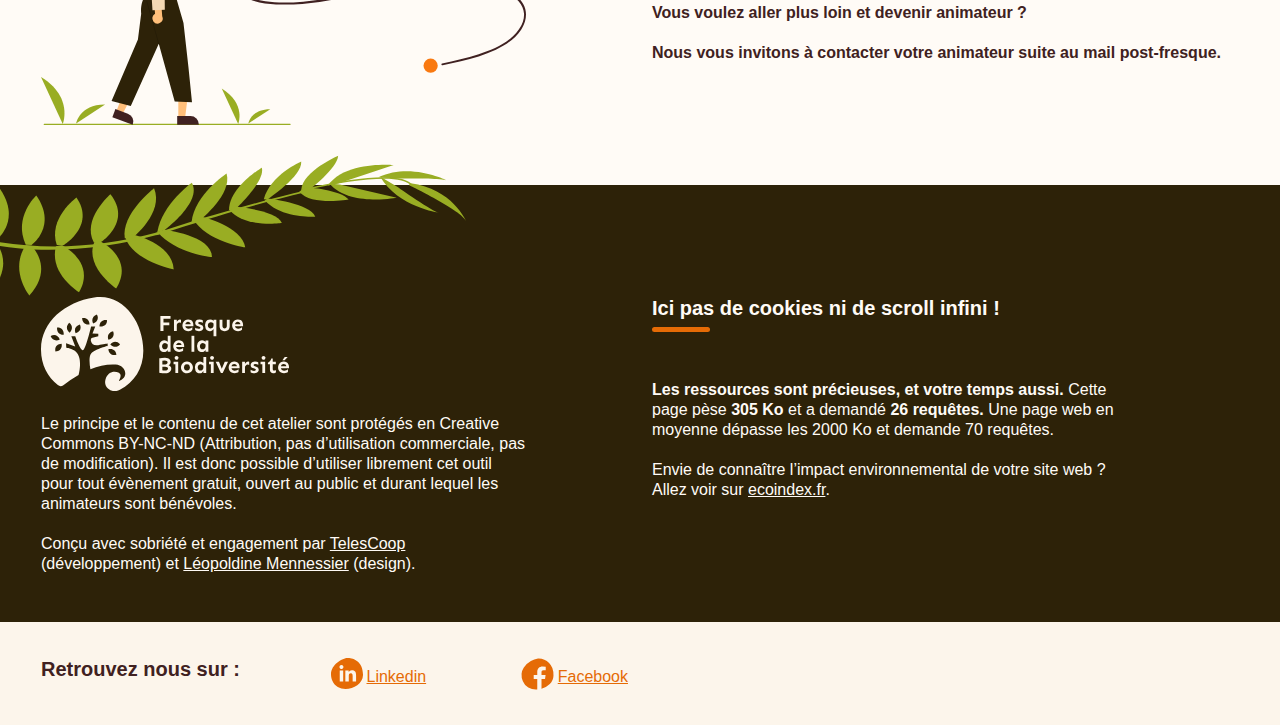
==== commit 938c9ba6: "[*] moficiations lien et échange Charles <-> Geoffrey" ====
--- a/index.html
+++ b/index.html
@@ -74,7 +74,7 @@
               class="has-text-weight-bold">un atelier ludique et collaboratif </span>l'aspect systémique de l'érosion de
             la
             biodiversité : ce qu’elle est, ce qu’elle permet et ce qui la dégrade.</h6>
-          <a href=" https://www.billetweb.fr/multi_event.php?user=72404"
+          <a href="https://www.billetweb.fr/pro/fresquedelabiodiversite"
             class="button is-primary is-medium has-text-weight-bold">Je participe !</a>
 
         </div>
@@ -312,7 +312,8 @@
         <div class="box p-0">
           <a title="Vente de billets en ligne" href="https://www.billetweb.fr/multi_event.php?multi=u82762"
             class="shop_frame" target="_blank" data-src="https://www.billetweb.fr/multi_event.php?multi=u82762"
-            data-max-width="100%" data-initial-height="600" data-scrolling="yes" data-id="11476" data-resize="1">Vente de
+            data-max-width="100%" data-initial-height="600" data-scrolling="yes" data-id="11476" data-resize="1">Vente
+            de
             billets en ligne</a>
           <script type="text/javascript" src="https://www.billetweb.fr/js/export.js"></script>
         </div>
@@ -378,6 +379,32 @@
                 <div class="rectangle is-absolute" style="top: -10px; left: -10px; border-radius: 5px;">
 
                 </div>
+                <img width="180px" src="Images/charlesSirotLQ.jpg" class="is-relative" style="border-radius: 4px;">
+
+              </figure>
+
+              <span class='is-flex mt-4'>
+                <h1 class="title is-5 has-text-weight-bold py-4">
+                  Charles Sirot
+                </h1>
+                <a href="https://www.linkedin.com/in/charlessirot/"><img src="Images/pictoBulleLinkedin.svg"
+                    class="ml-3 mt-2" style="height: 30.74px; width: 31.47px;"></a>
+              </span>
+
+              <h1 class="subtitle is-6 is-italic figure-quote">
+                " Nous n'héritons pas de la terre de nos parents, nous l'empruntons à nos enfants. "
+              </h1>
+              <h1 class="subtitle is-6 has-text-weight-bold is-justify-content-right has-text-right"
+                style="padding-bottom: 21px;">
+                Antoine de Saint-Exupéry
+              </h1>
+            </div>
+
+            <div class="column is-6 has-max-width mx-mobile mt-mobile">
+              <figure class="image is-relative" style="width: 180px; height: 160px;">
+                <div class="rectangle is-absolute" style="top: -10px; left: -10px; border-radius: 5px;">
+
+                </div>
                 <img width="180px" src="Images/geoffreyVuillierLQ.jpg" class="is-relative" style="border-radius: 4px;">
               </figure>
               <span class='is-flex mt-4'>
@@ -389,39 +416,14 @@
               </span>
 
               <h1 class="subtitle is-6 is-italic figure-quote">
-                " Les oiseaux mangent des abeilles ? Mais c’est horrible… "
+                "La biodiversité assure la capacité de l’humanité à choisir des trajectoires nouvelles face à un avenir
+                incertain."
               </h1>
               <h1 class="subtitle is-6 has-text-weight-bold is-justify-content-right has-text-right">
-                Participant inconnu
-              </h1>
-            </div>
-
-            <div class="column is-6 has-max-width mx-mobile mt-mobile">
-              <figure class="image is-relative" style="width: 180px; height: 160px;">
-                <div class="rectangle is-absolute" style="top: -10px; left: -10px; border-radius: 5px;">
-
-                </div>
-                <img width="180px" src="Images/charlesSirotLQ.jpg" class="is-relative" style="border-radius: 4px;">
-
-              </figure>
-
-              <span class='is-flex mt-4'>
-                <h1 class="title is-5 has-text-weight-bold py-4">
-                  Charles Sirot
-                </h1>
-                <a href="https://www.linkedin.com/in/charlessirot/"><img src="Images/pictoBulleLinkedin.svg"
-                    class="ml-3 mt-2" style="height: 30.74px; width: 31.47px;"></a>
-              </span>
-
-              <h1 class="subtitle is-6 is-italic figure-quote">
-                " Nous n'héritons pas de la terre de nos parents, nous l'empruntons à nos enfants. "
-              </h1>
-              <h1 class="subtitle is-6 has-text-weight-bold is-justify-content-right has-text-right"
-                style="padding-bottom: 21px;">
-                Antoine de Saint-Exupéry
-              </h1>
-
-              <figure class="image is-relative" style="width: 180px; height: 160px;">
+                IPBES
+              </h1>
+
+              <figure class="image is-relative" style="width: 180px; height: 160px; margin-top: 44px;">
                 <div class="rectangle is-absolute" style="top: -10px; left: -10px; border-radius: 5px;">
 
                 </div>
@@ -431,8 +433,8 @@
                 <h1 class="title is-5 has-text-weight-bold py-4">
                   Deloitte
                 </h1>
-                <a href="https://www2.deloitte.com/fr/fr/services/sustainability.html" target="_blank"><img src="Images/pictoBulleLienExt.svg" class="ml-3 mt-2"
-                    style="height: 30.74px; width: 31.47px;"></a>
+                <a href="https://www2.deloitte.com/fr/fr/services/sustainability.html" target="_blank"><img
+                    src="Images/pictoBulleLienExt.svg" class="ml-3 mt-2" style="height: 30.74px; width: 31.47px;"></a>
               </span>
               <h1 class="subtitle is-6 is-italic figure-quote">
                 <!-- entrer citation -->
@@ -596,8 +598,9 @@
             <br>
             <br>
             Conçu avec sobriété et engagement par <a href="https://telescoop.fr" target="_blank"
-              class="has-hovering has-text-beige is-underlined">TelesCoop</a> (développement) et <a href="https://www.linkedin.com/in/l%C3%A9opoldine-mennessier-78378998/"
-              target="_blank" class="has-hovering has-text-beige is-underlined">Léopoldine Mennessier</a>
+              class="has-hovering has-text-beige is-underlined">TelesCoop</a> (développement) et <a
+              href="https://www.linkedin.com/in/l%C3%A9opoldine-mennessier-78378998/" target="_blank"
+              class="has-hovering has-text-beige is-underlined">Léopoldine Mennessier</a>
             (design).
           </h1>
         </div>
@@ -670,7 +673,6 @@
 
   elt.appendChild(newElt);
 
-
   document.addEventListener('DOMContentLoaded', () => {
 
     // Get all "navbar-burger" elements
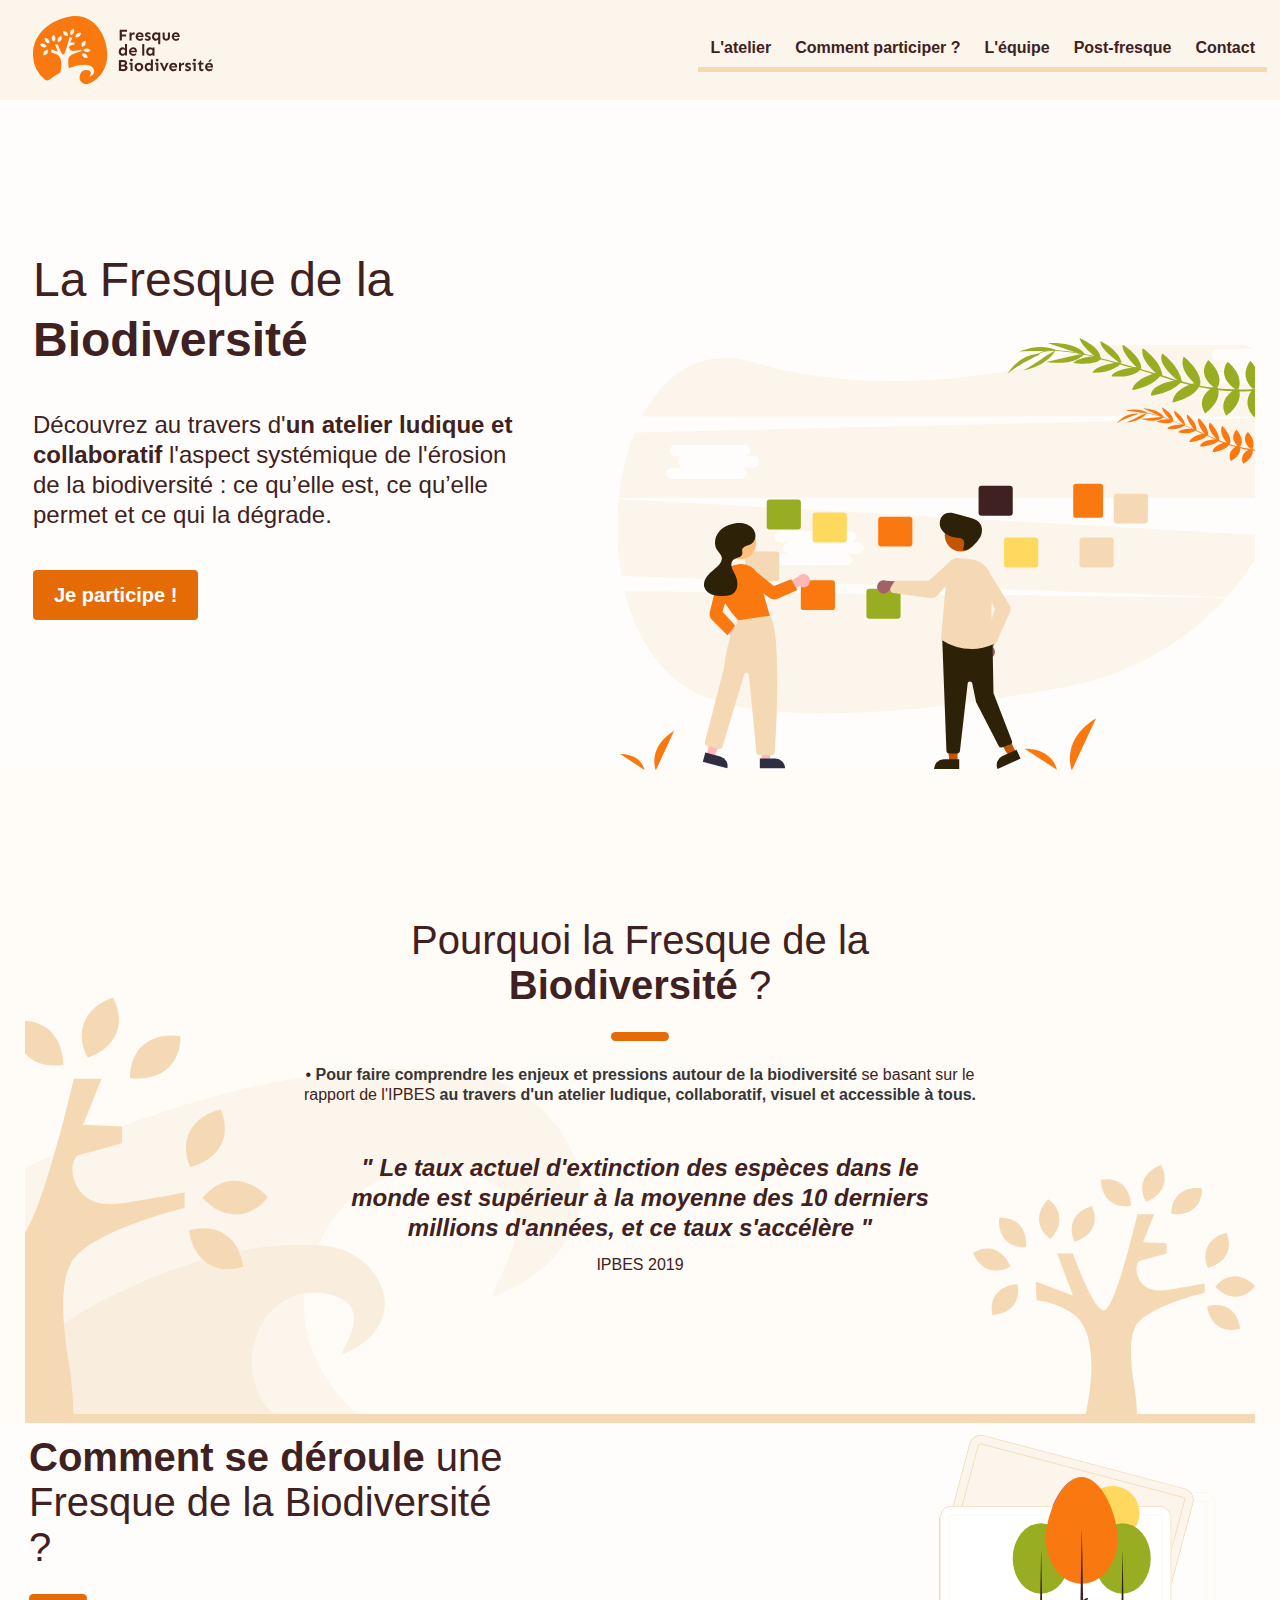
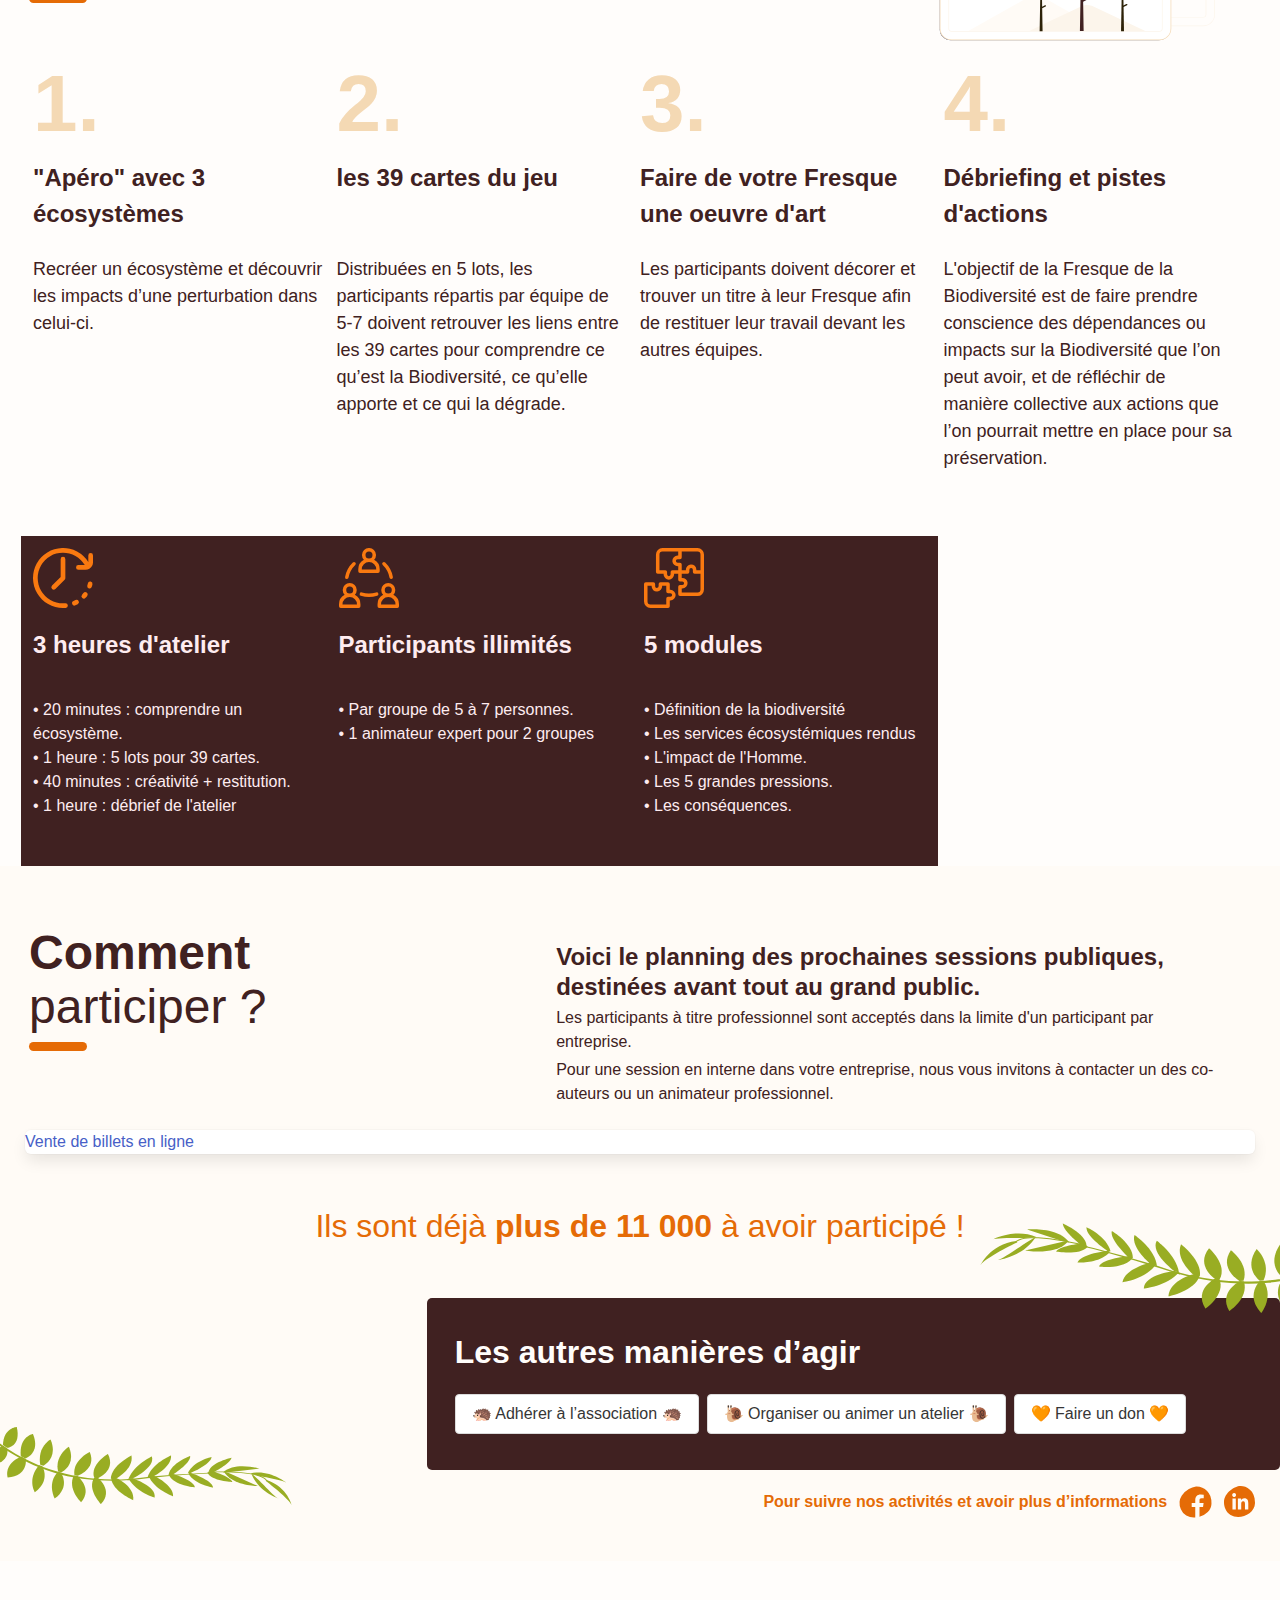
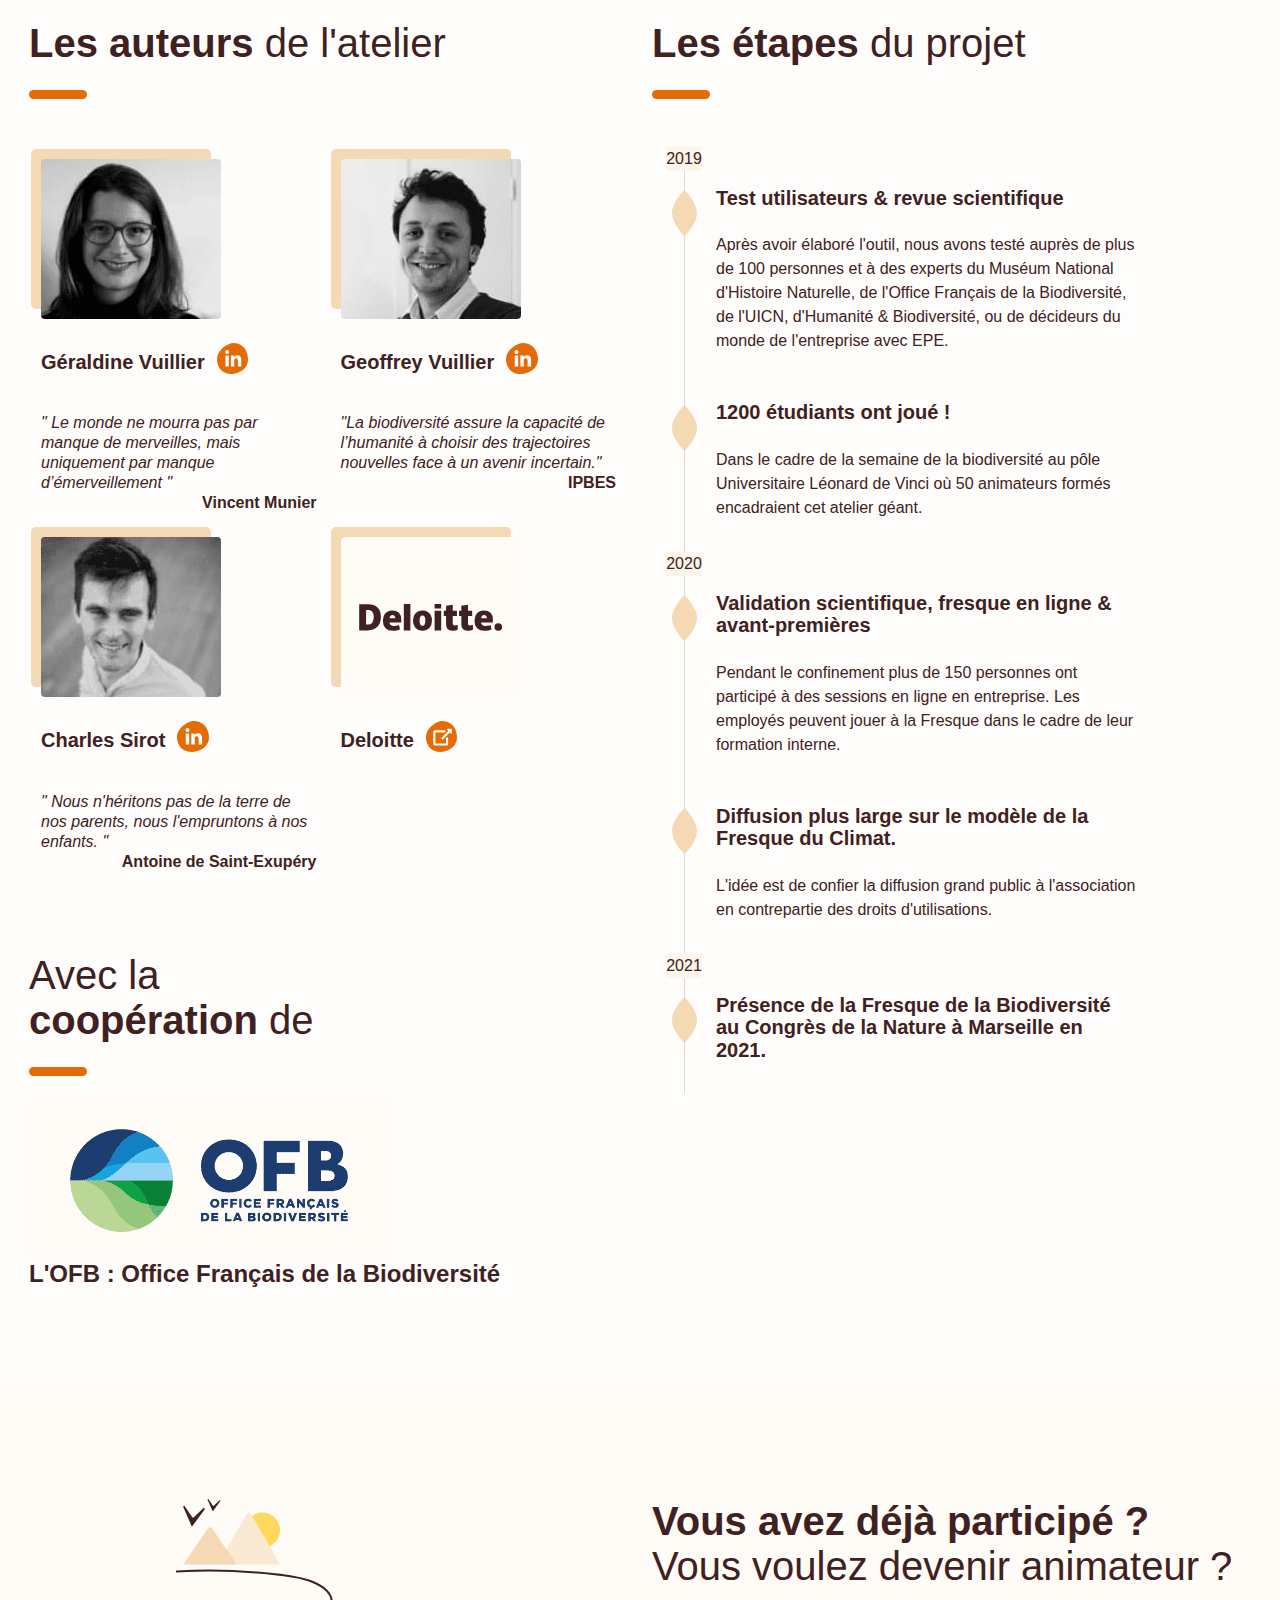
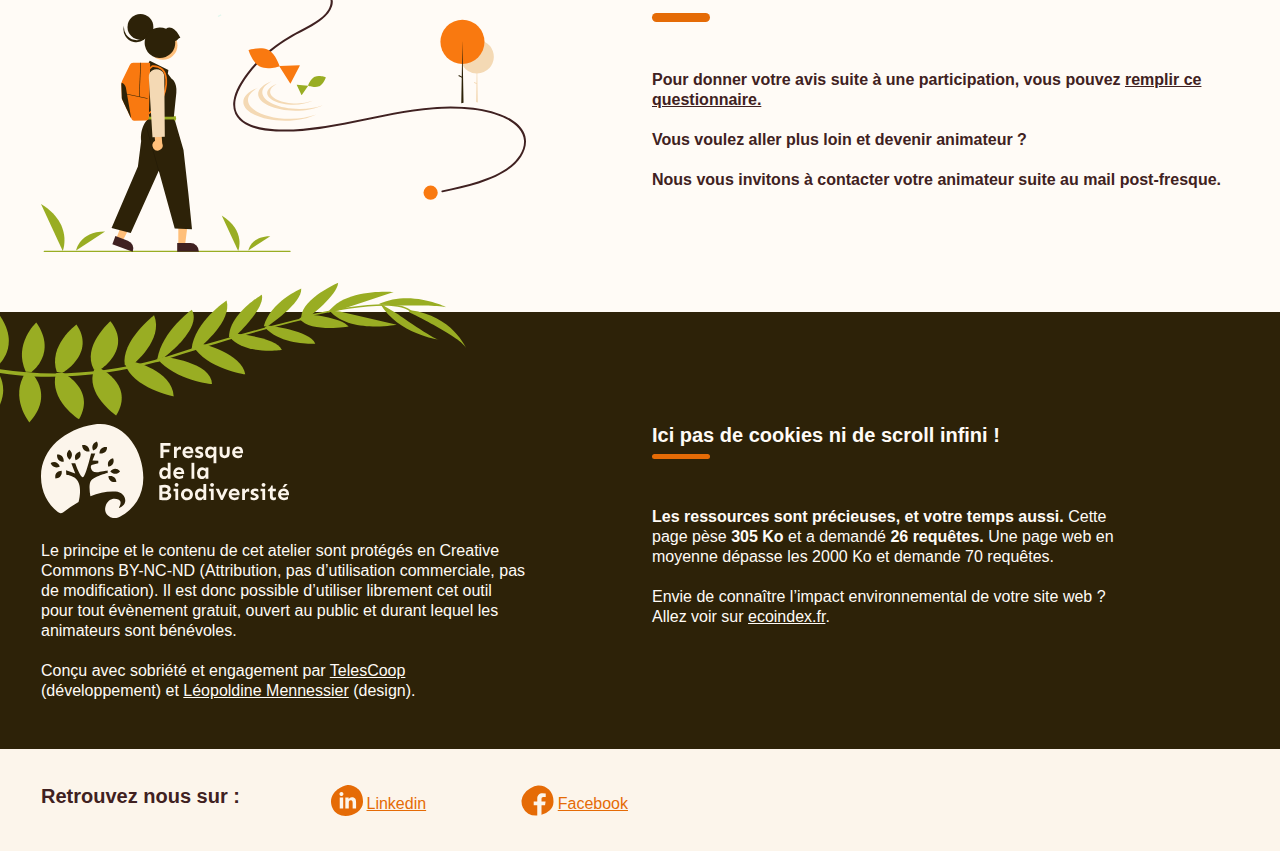
==== commit 55c27a28: "Ajoute le premier encart" ====
--- a/index.html
+++ b/index.html
@@ -322,26 +322,46 @@
     </div>
   </div>
 
-  <div class="columns is-flex is-justify-content-flex-end m-0 py-6 has-background-clay">
+  <div class="is-flex is-justify-content-center m-0 pt-6 has-background-clay">
+    <h2 class="is-size-3 has-text-primary">
+      Ils sont déjà <strong class="has-text-primary">plus de 11 000</strong> à avoir participé !
+    </h2>
+  </div>
+  <div class="columns is-flex is-justify-content-flex-end m-0 pt-6 has-background-clay is-relative">
     <div class="column is-8 has-background-light-brown is-relative" style="border-radius: 5px;">
       <div class="ml-4 py-5 has-text-light-beige">
-        <h2 class="title is-3 has-text-light-beige">
-          Ils sont déjà <span class="has-text-weight-bold has-text-light-beige">plus de 5000 </span> à avoir participé
-          !
+        <h2 class="title is-3 has-text-light-beige has-text-weight-bold">
+          Les autres manières d’agir
         </h2>
-        <div class="level">
-          <p class="has-text-light-beige">
-            Vous souhaitez avoir plus d'informations?
-          </p>
-          <a href="mailto:fresquedelabiodiversite@gmail.com">
-            <button class="button">Contactez-nous</button>
+        <div class="buttons">
+          <a class="button" href="https://www.helloasso.com/associations/fresque-de-la-biodiversite/adhesions/cotisation-association-fresque-de-la-biodiversite" target="_blank">
+            🦔 Adhérer à l’association 🦔
           </a>
-        </div>
-      </div>
-      <img class="is-absolute" style="right: 0px; top: -40px; width: 20vw; min-width: 300px;" src="Images/plante02.svg"
+          <a class="button" href="https://tally.so/r/wzxV7a" target="_blank">
+            🐌 Organiser ou animer un atelier 🐌
+          </a>
+          <a class="button" href="https://www.helloasso.com/associations/fresque-de-la-biodiversite/formulaires/1" target="_blank">
+            🧡 Faire un don 🧡
+          </a>
+        </div>
+      </div>
+
+      <img class="is-absolute" style="right: 0px; top: -75px; width: 20vw; min-width: 300px; pointer-events: none;" src="Images/plante02.svg"
         alt="Plante02">
     </div>
-
+    <img class="is-absolute" style="left: 0px; bottom: -90px; width: 20vw; min-width: 300px; pointer-events: none;" src="Images/plante03.svg" alt="">
+  </div>
+
+  <div class="has-background-clay">
+    <div class="container" style="max-width: 1230px;">
+      <div class="is-flex is-justify-content-flex-end is-align-content-center pt-4 pb-6">
+        <span class="has-text-primary has-text-weight-bold pt-1">Pour suivre nos activités et avoir plus d’informations</span>
+        <a href="https://www.facebook.com/fresquedelabiodiversite" target="_blank"
+           class="is-underlined is-orange ml-3"><img src="Images/pictoBulleFB.svg"></a>
+        <a href="https://www.linkedin.com/in/geoffrey-vuillier/" target="_blank" class="ml-3"><img src="Images/pictoBulleLinkedin.svg"
+                                                                                   class="" style="height: 30.74px; width: 31.47px;"></a>
+      </div>
+    </div>
   </div>
 
   <div class="has-background-beige is-relative">
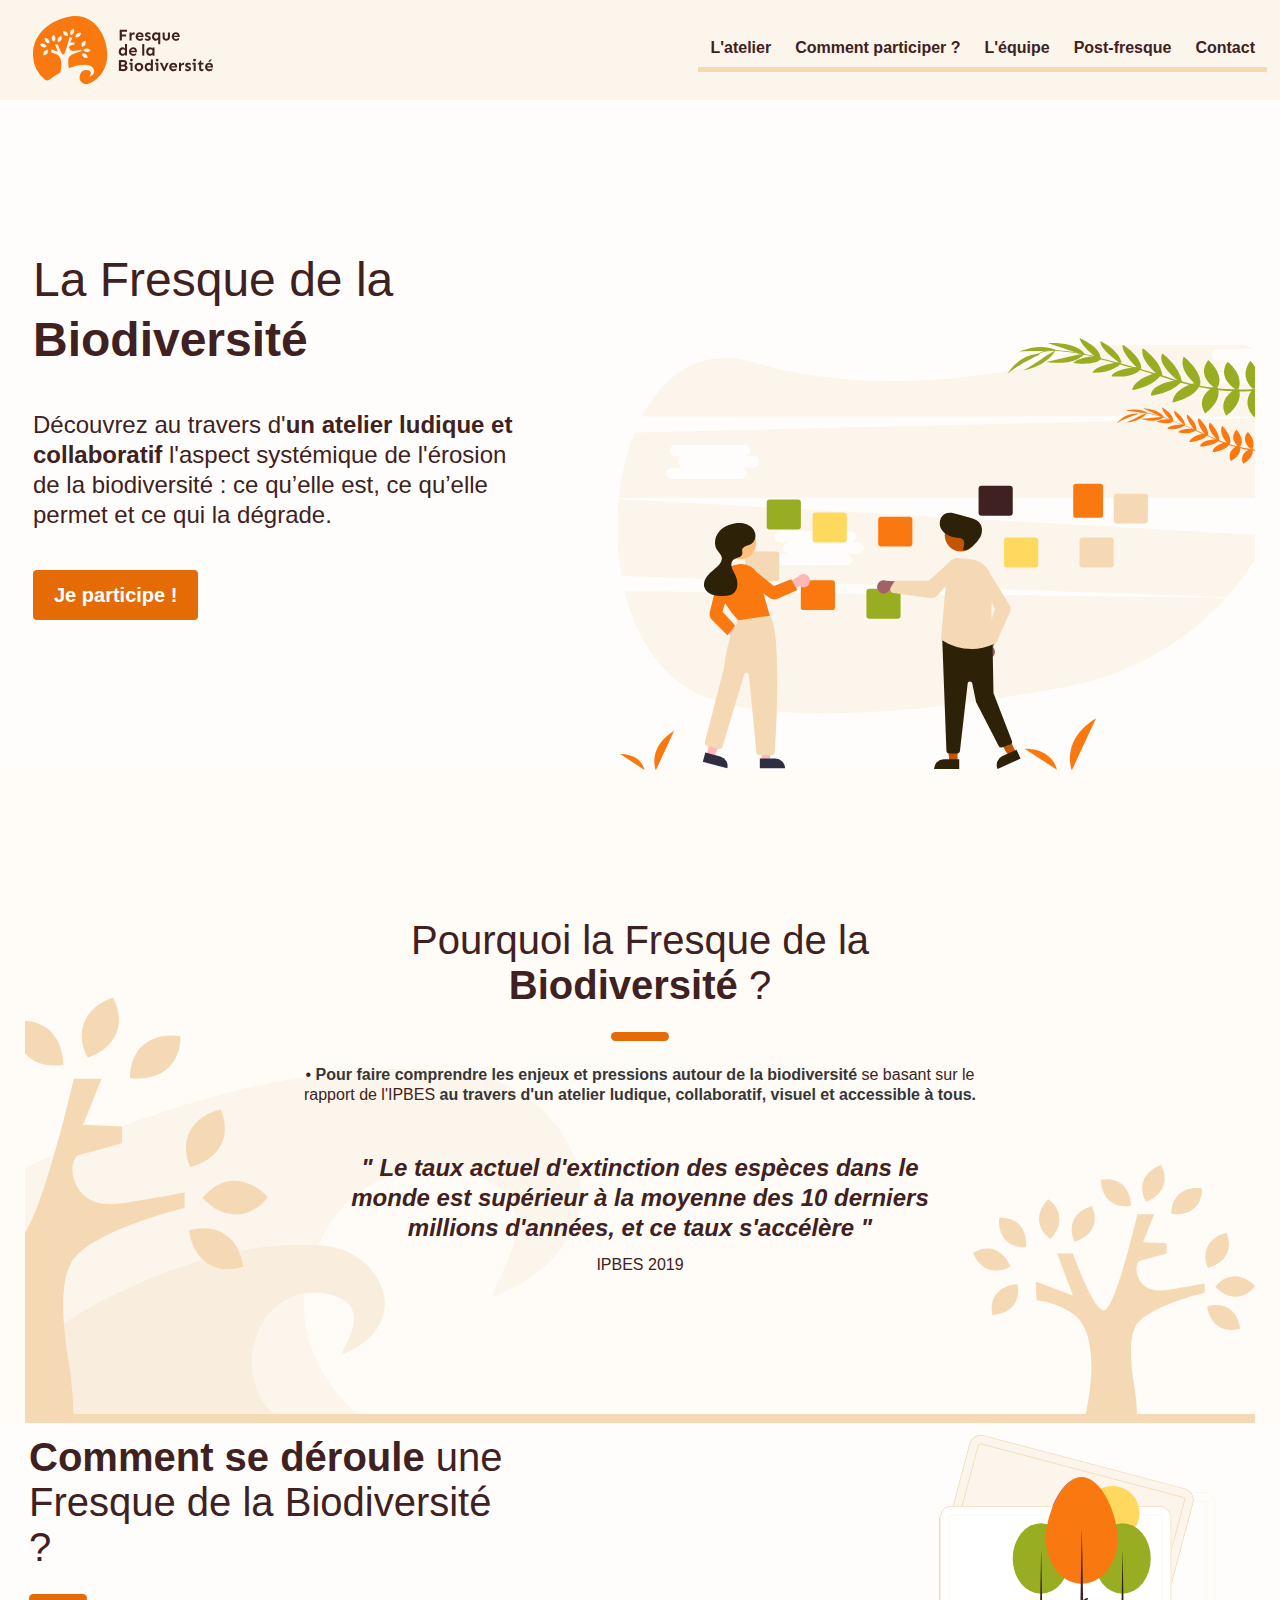
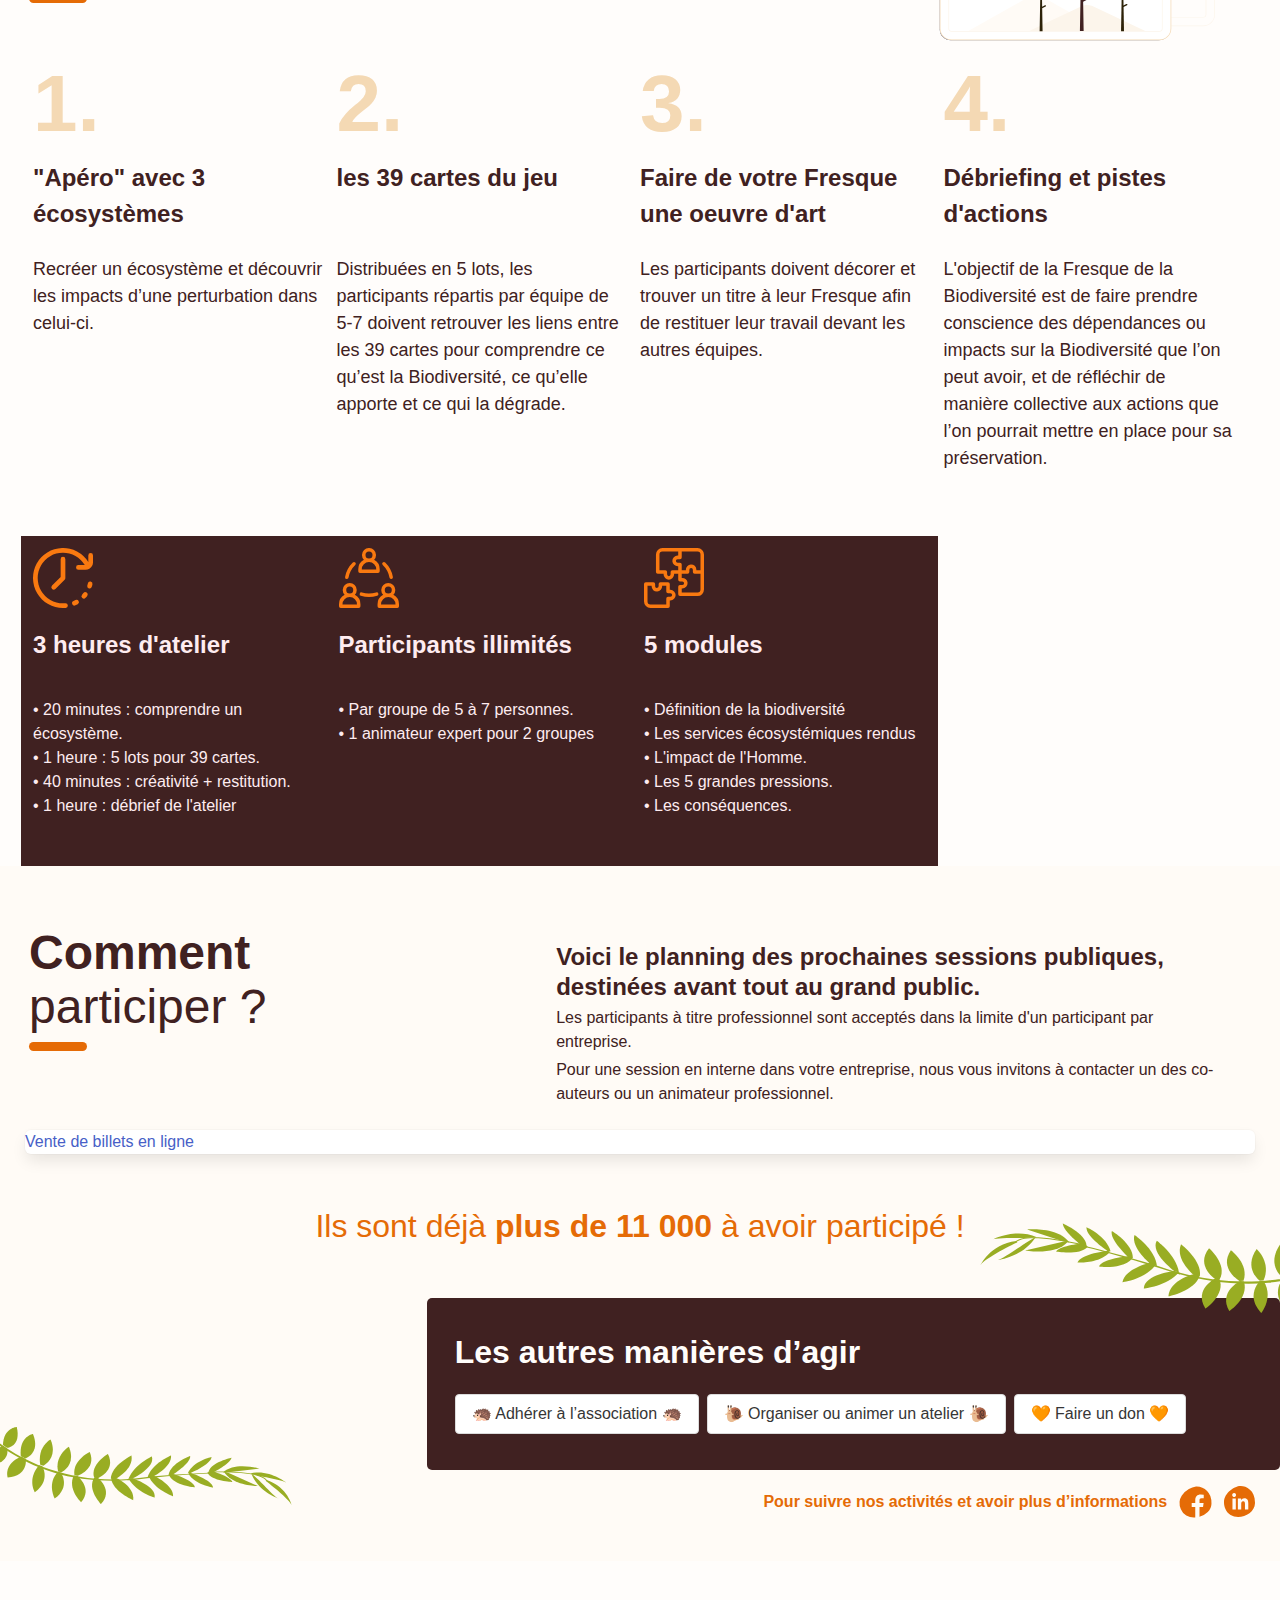
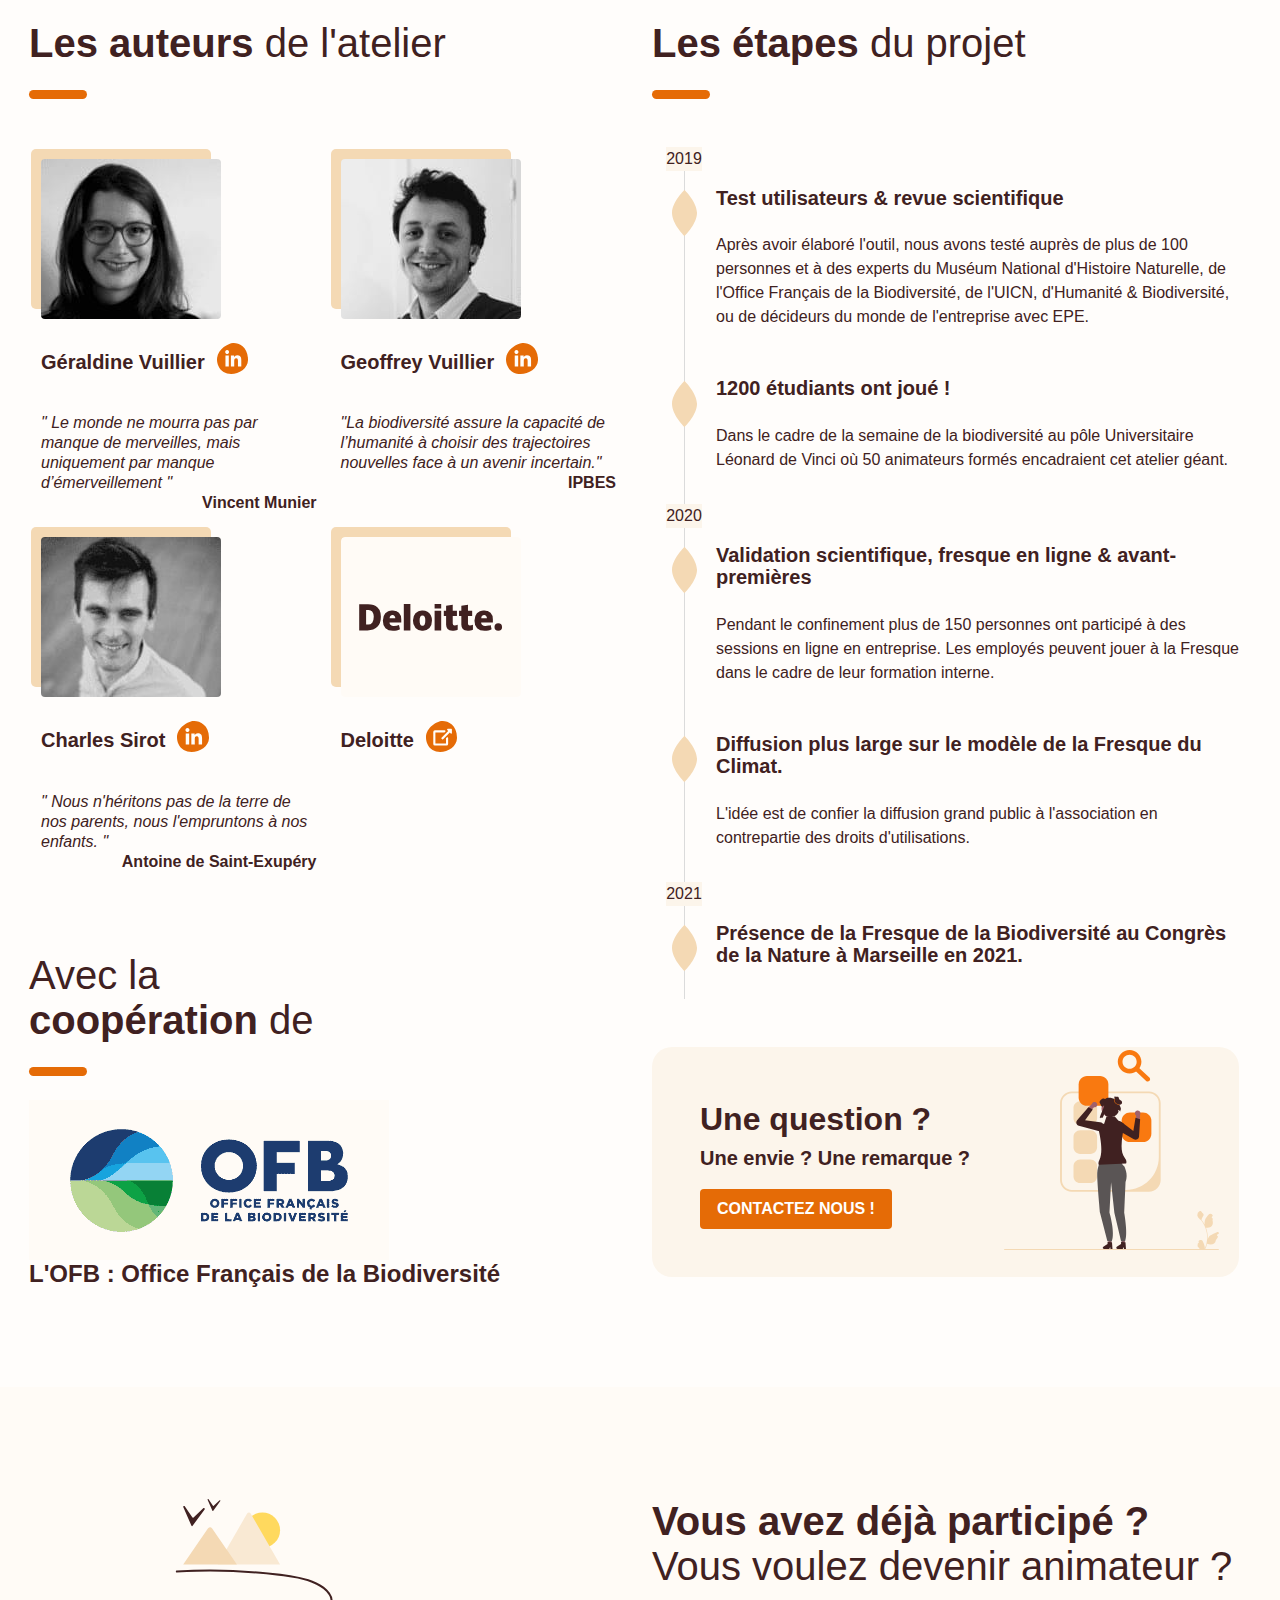
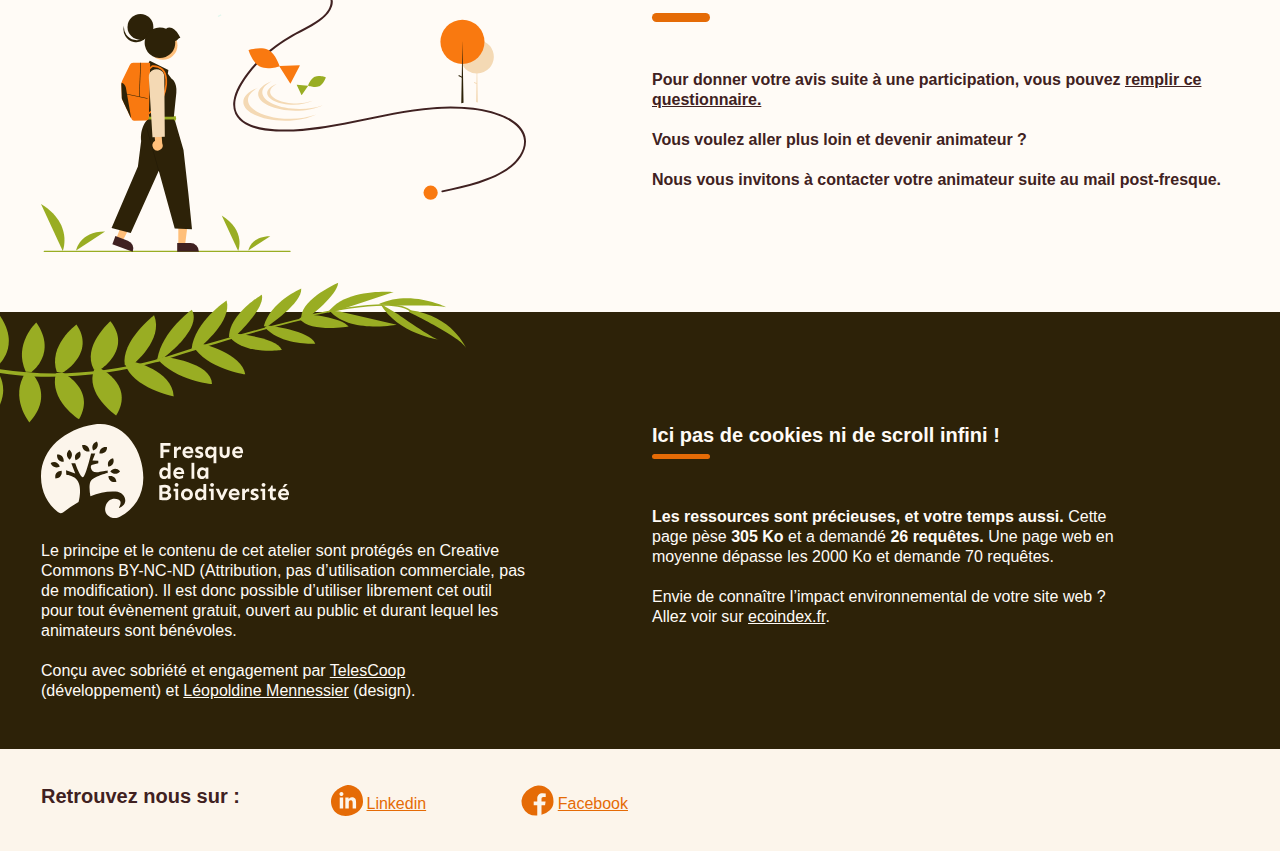
==== commit 5d5891bf: "Ajoute le bloc contactez-nous" ====
--- a/index.html
+++ b/index.html
@@ -7,6 +7,7 @@
   <link rel="stylesheet" href="bulma_style.css">
   <link rel="stylesheet" href="bulma-timeline.css">
   <link rel="stylesheet" href="bulma.custom.css">
+  <link rel="stylesheet" href="style.css">
   <title>La Fresque de la Biodiversité</title>
 </head>
 
@@ -69,11 +70,11 @@
       <div id="first-section" class="  p-0 is-relative ">
         <div class="section is-flex-direction-column ml-2" style="max-width: 500px; padding: 150px 0px;">
 
-          <h2 class="subtitle is-1 "> La Fresque de la <span class="has-text-weight-bold">Biodiversité</span></h2>
-          <h6 class="subtitle is-4 py-4 is-relative" style="z-index: 10;"> Découvrez au travers d'<span
+          <h1 class="subtitle is-1"> La Fresque de la <span class="has-text-weight-bold">Biodiversité</span></h1>
+          <p class="subtitle is-4 py-4 is-relative" style="z-index: 10;"> Découvrez au travers d'<span
               class="has-text-weight-bold">un atelier ludique et collaboratif </span>l'aspect systémique de l'érosion de
             la
-            biodiversité : ce qu’elle est, ce qu’elle permet et ce qui la dégrade.</h6>
+            biodiversité : ce qu’elle est, ce qu’elle permet et ce qui la dégrade.</p>
           <a href="https://www.billetweb.fr/pro/fresquedelabiodiversite"
             class="button is-primary is-medium has-text-weight-bold">Je participe !</a>
 
@@ -96,23 +97,23 @@
           style=" width:100%; left: 0; bottom: 0px; right: 0;"></div>
 
         <div class="container mx-0" style="padding-top: 100px;">
-          <h1 class="title is-2" style="max-width: 500px; margin: auto;">
+          <h2 class="title is-2" style="max-width: 500px; margin: auto;">
 
             Pourquoi la Fresque de la <span class="has-text-weight-bold">Biodiversité</span> ?
-          </h1>
+          </h2>
 
           <div class="separator is-centered has-background-primary mt-5">
           </div>
 
-          <h6 class="subtitle is-6 mt-5 is-relative" style="max-width: 700px;  margin: auto;">• <strong> Pour faire
+          <p class="subtitle is-6 mt-5 is-relative" style="max-width: 700px;  margin: auto;">• <strong> Pour faire
               comprendre
               les enjeux et pressions autour de la biodiversité </strong> se basant sur le rapport de l'IPBES <strong>au
-              travers d'un atelier ludique, collaboratif, visuel et accessible à tous.</strong></h6>
-          <h4 class="subtitle is-4 is-italic mt-6 is-relative has-text-weight-bold"
+              travers d'un atelier ludique, collaboratif, visuel et accessible à tous.</strong></p>
+          <p class="subtitle is-4 is-italic mt-6 is-relative has-text-weight-bold"
             style="max-width: 600px;  margin: auto;">"
             Le taux actuel d'extinction des espèces dans le monde est supérieur à la moyenne des 10 derniers millions
-            d'années, et ce taux s'accélère "</h4>
-          <h6 class="subtitle is-6 is-relative mt-3" style="margin-bottom:100px ;"> IPBES 2019</h6>
+            d'années, et ce taux s'accélère "</p>
+          <div class="subtitle is-6 is-relative mt-3" style="margin-bottom:100px ;"> IPBES 2019</div>
         </div>
       </div>
     </div>
@@ -122,13 +123,13 @@
     <div class="container" style="max-width: 1230px;">
       <div class="columns has-background-beige px-4" style="max-width: 100%;">
         <div class="column is-flex is-5 pl-0">
-          <h1 class="title is-2 has-text-centered-mobile">
+          <h2 class="title is-2 has-text-centered-mobile">
             <span>
               <span class="has-text-weight-bold">Comment se déroule</span> une Fresque de la Biodiversité ?
               <div class="separator has-background-primary mt-5 has-margin-auto-mobile">
               </div>
             </span>
-          </h1>
+          </h2>
         </div>
         <div class="column is-4"></div>
         <div class="column has-text-centered-mobile is-3">
@@ -149,9 +150,9 @@
           <tbody>
             <tr>
               <td class="has-text-weight-bold py-5 pr-2">"Apéro" avec 3 écosystèmes</td>
-              <td class="py-5 pr-2"><span class="has-text-weight-bold">les 39 cartes du jeu</td>
-              <td class="py-5"><span class="has-text-weight-bold">Faire de votre Fresque une oeuvre d'art </td>
-              <td class="py-5"><span class="has-text-weight-bold">Débriefing et pistes d'actions</td>
+              <td class="py-5 pr-2"><span class="has-text-weight-bold">les 39 cartes du jeu</span></td>
+              <td class="py-5"><span class="has-text-weight-bold">Faire de votre Fresque une oeuvre d'art</span></td>
+              <td class="py-5"><span class="has-text-weight-bold">Débriefing et pistes d'actions</span></td>
             </tr>
           </tbody>
           <tfoot>
@@ -284,13 +285,13 @@
       <div class="container" style="max-width: 1230px;">
         <div class="columns pt-6 px-4" style="width: 100%;">
           <div class="column is-3 px-0 has-margin-auto-mobile" style="max-width:300px;">
-            <h1 class="title is-1 has-text-centered-mobile  ">
+            <h2 class="title is-1 has-text-centered-mobile  ">
               <span>
                 <span class="has-text-weight-bold">Comment</span> participer ?
                 <div class="separator has-background-primary mt-2 has-margin-auto-mobile">
                 </div>
               </span>
-            </h1>
+            </h2>
           </div>
 
           <div class="column is-2"></div>
@@ -322,17 +323,17 @@
     </div>
   </div>
 
-  <div class="is-flex is-justify-content-center m-0 pt-6 has-background-clay">
-    <h2 class="is-size-3 has-text-primary">
+  <div class="is-flex is-justify-content-center m-0 pt-6 has-background-clay px-6">
+    <div class="is-size-3 has-text-primary has-text-centered">
       Ils sont déjà <strong class="has-text-primary">plus de 11 000</strong> à avoir participé !
-    </h2>
+    </div>
   </div>
   <div class="columns is-flex is-justify-content-flex-end m-0 pt-6 has-background-clay is-relative">
     <div class="column is-8 has-background-light-brown is-relative" style="border-radius: 5px;">
       <div class="ml-4 py-5 has-text-light-beige">
-        <h2 class="title is-3 has-text-light-beige has-text-weight-bold">
+        <h3 class="title is-3 has-text-light-beige has-text-weight-bold">
           Les autres manières d’agir
-        </h2>
+        </h3>
         <div class="buttons">
           <a class="button" href="https://www.helloasso.com/associations/fresque-de-la-biodiversite/adhesions/cotisation-association-fresque-de-la-biodiversite" target="_blank">
             🦔 Adhérer à l’association 🦔
@@ -368,8 +369,8 @@
     <div class="container px-4" style="max-width: 1230px;">
       <div class="columns pt-6 " style="padding-bottom: 100px;">
         <div class="column is-6 pl-0">
-          <h1 class="title is-2 has-text-centered-mobile"><span class="has-text-weight-bold"> Les auteurs</span> de
-            l'atelier</h1>
+          <h2 class="title is-2 has-text-centered-mobile"><span class="has-text-weight-bold"> Les auteurs</span> de
+            l'atelier</h2>
           <div class="separator has-background-primary mt-2 has-margin-auto-mobile">
           </div>
           <div
@@ -382,20 +383,20 @@
                 <img width="180px" src="Images/geraldineVuillierLQ.jpg" class="is-relative" style="border-radius: 4px;">
               </figure>
               <span class='is-flex mt-4'>
-                <h1 class="title is-5 has-text-weight-bold py-4">
+                <div class="title is-5 has-text-weight-bold py-4">
                   Géraldine Vuillier
-                </h1>
+                </div>
                 <a href="https://www.linkedin.com/in/geraldine-vuillier/"><img src="Images/pictoBulleLinkedin.svg"
                     class="ml-3 mt-2" style="height: 30.74px; width: 31.47px;"></a>
               </span>
-              <h1 class="subtitle is-6 is-italic figure-quote">
+              <p class="subtitle is-6 is-italic figure-quote">
                 " Le monde ne mourra pas par manque de merveilles, mais uniquement par manque d’émerveillement "
-              </h1>
-              <h1 class="subtitle is-6 has-text-weight-bold has-text-right">
+              </p>
+              <div class="subtitle is-6 has-text-weight-bold has-text-right">
                 Vincent Munier
-              </h1>
-
-              <figure class="image is-relative" style="width: 180px; height: 160px;">
+              </div>
+
+              <figure class="image is-relative" style="width: 180px; height: 160px; margin-top: 10px;">
                 <div class="rectangle is-absolute" style="top: -10px; left: -10px; border-radius: 5px;">
 
                 </div>
@@ -404,20 +405,20 @@
               </figure>
 
               <span class='is-flex mt-4'>
-                <h1 class="title is-5 has-text-weight-bold py-4">
+                <div class="title is-5 has-text-weight-bold py-4">
                   Charles Sirot
-                </h1>
+                </div>
                 <a href="https://www.linkedin.com/in/charlessirot/"><img src="Images/pictoBulleLinkedin.svg"
                     class="ml-3 mt-2" style="height: 30.74px; width: 31.47px;"></a>
               </span>
 
-              <h1 class="subtitle is-6 is-italic figure-quote">
+              <p class="subtitle is-6 is-italic figure-quote">
                 " Nous n'héritons pas de la terre de nos parents, nous l'empruntons à nos enfants. "
-              </h1>
-              <h1 class="subtitle is-6 has-text-weight-bold is-justify-content-right has-text-right"
+              </p>
+              <div class="subtitle is-6 has-text-weight-bold is-justify-content-right has-text-right"
                 style="padding-bottom: 21px;">
                 Antoine de Saint-Exupéry
-              </h1>
+              </div>
             </div>
 
             <div class="column is-6 has-max-width mx-mobile mt-mobile">
@@ -428,20 +429,20 @@
                 <img width="180px" src="Images/geoffreyVuillierLQ.jpg" class="is-relative" style="border-radius: 4px;">
               </figure>
               <span class='is-flex mt-4'>
-                <h1 class="title is-5 has-text-weight-bold py-4">
+                <div class="title is-5 has-text-weight-bold py-4">
                   Geoffrey Vuillier
-                </h1>
+                </div>
                 <a href="https://www.linkedin.com/in/geoffrey-vuillier/"><img src="Images/pictoBulleLinkedin.svg"
                     class="ml-3 mt-2" style="height: 30.74px; width: 31.47px;"></a>
               </span>
 
-              <h1 class="subtitle is-6 is-italic figure-quote">
+              <p class="subtitle is-6 is-italic figure-quote">
                 "La biodiversité assure la capacité de l’humanité à choisir des trajectoires nouvelles face à un avenir
                 incertain."
-              </h1>
-              <h1 class="subtitle is-6 has-text-weight-bold is-justify-content-right has-text-right">
+              </p>
+              <div class="subtitle is-6 has-text-weight-bold is-justify-content-right has-text-right">
                 IPBES
-              </h1>
+              </div>
 
               <figure class="image is-relative" style="width: 180px; height: 160px; margin-top: 44px;">
                 <div class="rectangle is-absolute" style="top: -10px; left: -10px; border-radius: 5px;">
@@ -450,43 +451,43 @@
                 <img src="Images/logoDeloitte.svg" class="is-relative" style="border-radius: 4px;">
               </figure>
               <span class='is-flex mt-4'>
-                <h1 class="title is-5 has-text-weight-bold py-4">
+                <div class="title is-5 has-text-weight-bold py-4">
                   Deloitte
-                </h1>
+                </div>
                 <a href="https://www2.deloitte.com/fr/fr/services/sustainability.html" target="_blank"><img
                     src="Images/pictoBulleLienExt.svg" class="ml-3 mt-2" style="height: 30.74px; width: 31.47px;"></a>
               </span>
-              <h1 class="subtitle is-6 is-italic figure-quote">
+              <p class="subtitle is-6 is-italic figure-quote">
                 <!-- entrer citation -->
-              </h1>
-              <h1 class="subtitle is-6 has-text-weight-bold has-text-right">
+              </p>
+              <div class="subtitle is-6 has-text-weight-bold has-text-right">
                 <!-- entrer auteur citation -->
-              </h1>
-            </div>
-          </div>
-
-          <h1 class="title is-2 mt-6 has-margin-auto-mobile" style="max-width: 300px;">
+              </div>
+            </div>
+          </div>
+
+          <h2 class="title is-2 mt-6 has-margin-auto-mobile" style="max-width: 300px;">
             Avec la
             <span class="has-text-weight-bold">
               coopération
             </span>
             de
-          </h1>
+          </h2>
           <div class="separator has-background-primary mt-2 has-margin-auto-mobile">
           </div>
           <figure class="image is-relative is-flex is-justify-content-center-mobile">
             <img src="Images/logoOFB-LQ.png" class="mt-5">
           </figure>
-          <h4 class="title is-4 has-text-weight-bold has-text-align-center-mobile">
+          <div class="title is-4 has-text-weight-bold has-text-align-center-mobile">
             L'OFB : Office Français de la Biodiversité
-          </h4>
-        </div>
-
-
-        <div class="column is-5 is-hidden-mobile">
-          <h1 class="title is-2">
+          </div>
+        </div>
+
+
+        <div class="column is-6 is-hidden-mobile">
+          <h2 class="title is-2">
             <span class="has-text-weight-bold" style="max-width: 250px;">Les étapes</span> du projet
-          </h1>
+          </h2>
           <div class="separator has-background-primary mt-2">
           </div>
           <div class="timeline fresque-timeline mt-6">
@@ -559,7 +560,29 @@
               </div>
             </div>
           </div>
-        </div>
+          <div class="has-background-dark-beige p-6 mt-6 is-relative" style="border-radius: 20px;">
+            <div class="is-relative" style="z-index: 1;">
+              <div class="is-size-3 has-text-weight-bold" style="z-index: 1;"><span class="has-background-dark-beige">Une question ?</span></div>
+              <div class="is-size-5 has-text-weight-bold" style="z-index: 1;"><span class="has-background-dark-beige">Une envie ? Une remarque ?</span></div>
+              <a href="mailto:fresquedelabiodiversite@gmail.com" class="button is-primary is-uppercase has-text-weight-bold mt-4" style="z-index: 1;">
+                Contactez nous !
+              </a>
+            </div>
+            <div class="is-absolute is-hidden-touch" style="bottom: 20px; right: 20px; z-index: 0">
+              <img src="Images/contact_us.svg" style="height: 200px;">
+            </div>
+          </div>
+        </div>
+      </div>
+    </div>
+
+    <div class="has-background-dark-beige p-6 mt-6 is-relative is-hidden-tablet">
+      <div class="is-size-3 has-text-weight-bold has-text-centered">Une question ?</div>
+      <div class="is-size-5 has-text-weight-bold has-text-centered">Une envie ? Une remarque ?</div>
+      <div class="is-flex is-justify-content-center">
+        <a href="mailto:fresquedelabiodiversite@gmail.com" class="button is-primary is-uppercase has-text-weight-bold mt-4" >
+          Contactez nous !
+        </a>
       </div>
     </div>
 
@@ -574,10 +597,9 @@
           </div>
 
           <div class="column is-6">
-            <h2 class="title is-2 has-text-weight-bold mb-0">
-              Vous avez déjà participé ?
-            </h2>
             <h2 class="title is-2">
+              <span class="has-text-weight-bold">Vous avez déjà participé ?</span>
+              <br/>
               Vous voulez devenir animateur ?
             </h2>
             <div class="separator has-background-primary mt-2">
@@ -610,7 +632,7 @@
       <div class="columns  pb-6  my-0  has-text-beige" style="padding-top: 100px;">
         <div class="column is-5">
           <img src="Images/logoBlanc.svg">
-          <h1 class="subtitle is-6 has-text-beige pt-4">
+          <p class="subtitle is-6 has-text-beige pt-4">
             Le principe et le contenu de cet atelier sont protégés en Creative Commons BY-NC-ND (Attribution, pas
             d’utilisation commerciale, pas de modification).
             Il est donc possible d’utiliser librement cet outil pour tout évènement gratuit, ouvert au public et durant
@@ -622,19 +644,19 @@
               href="https://www.linkedin.com/in/l%C3%A9opoldine-mennessier-78378998/" target="_blank"
               class="has-hovering has-text-beige is-underlined">Léopoldine Mennessier</a>
             (design).
-          </h1>
+          </p>
         </div>
         <div class="column is-1">
 
         </div>
         <div class="column is-5">
-          <h1 class="title is-5 has-text-weight-bold has-text-beige mb-2">
+          <div class="title is-5 has-text-weight-bold has-text-beige mb-2">
             Ici pas de cookies ni de scroll infini !
-          </h1>
+          </div>
           <div class="separator is-slim has-background-primary">
           </div>
 
-          <h1 class="subtitle is-6 has-text-beige mt-6 ">
+          <p class="subtitle is-6 has-text-beige mt-6 ">
             <span class="has-text-weight-bold has-text-beige">Les ressources sont précieuses, et votre temps
               aussi.</span>
             Cette page pèse <span class="has-text-weight-bold has-text-beige">305 Ko</span> et a demandé <span
@@ -645,7 +667,7 @@
             <br>
             Envie de connaître l’impact environnemental de votre site web ? Allez voir sur <a href="https://ecoindex.fr"
               target="_blank" class="is-underlined has-text-beige has-hovering">ecoindex.fr</a>.
-          </h1>
+          </p>
         </div>
 
       </div>
@@ -656,9 +678,9 @@
         <div class="columns  pt-5 pb-4 ">
           <div class="column is-6 is-flex" style="min-width: 225px; justify-content: space-between;">
             <div>
-              <h1 class="title is-5 has-text-weight-bold">
+              <div class="title is-5 has-text-weight-bold">
                 Retrouvez nous sur :
-              </h1>
+              </div>
             </div>
             <div class="is-flex" style="align-items: center;">
               <a href="https://www.linkedin.com/company/fresquedelabiodiversit%C3%A9/" target="_blank"><img
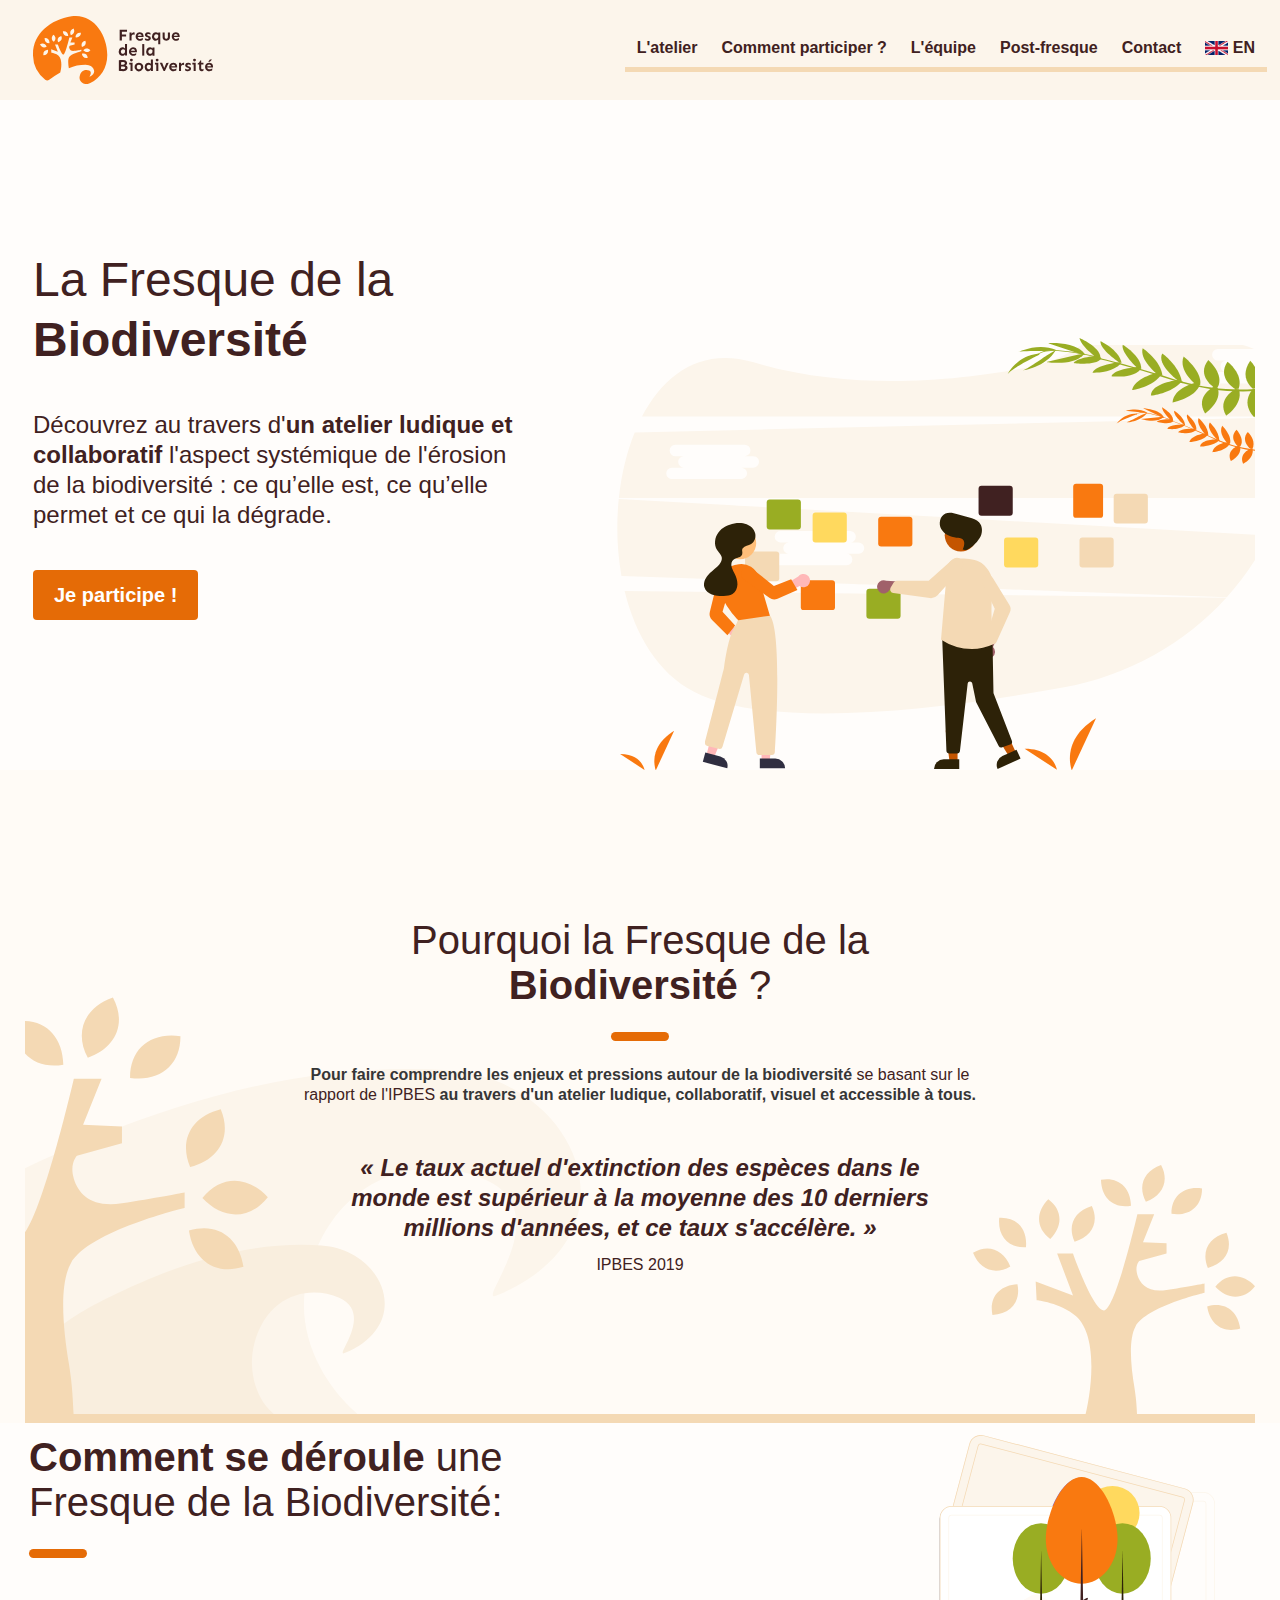
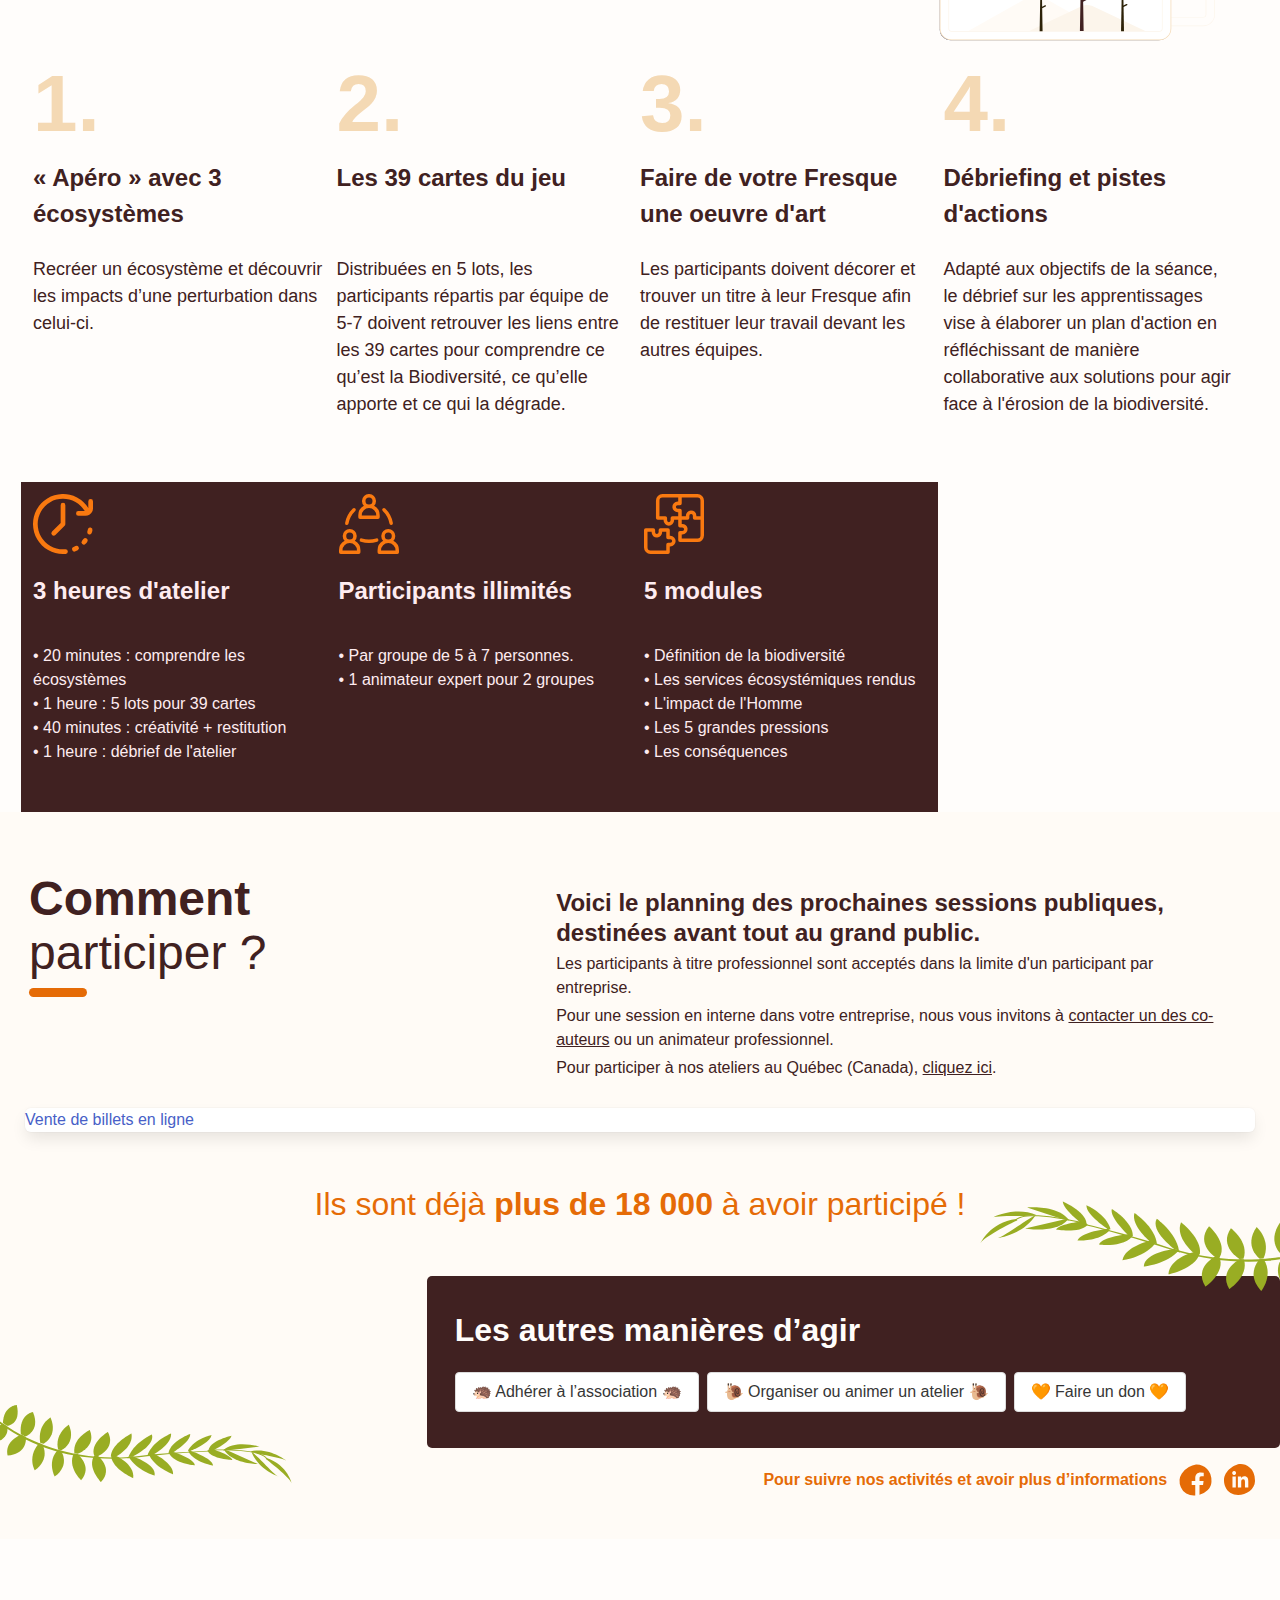
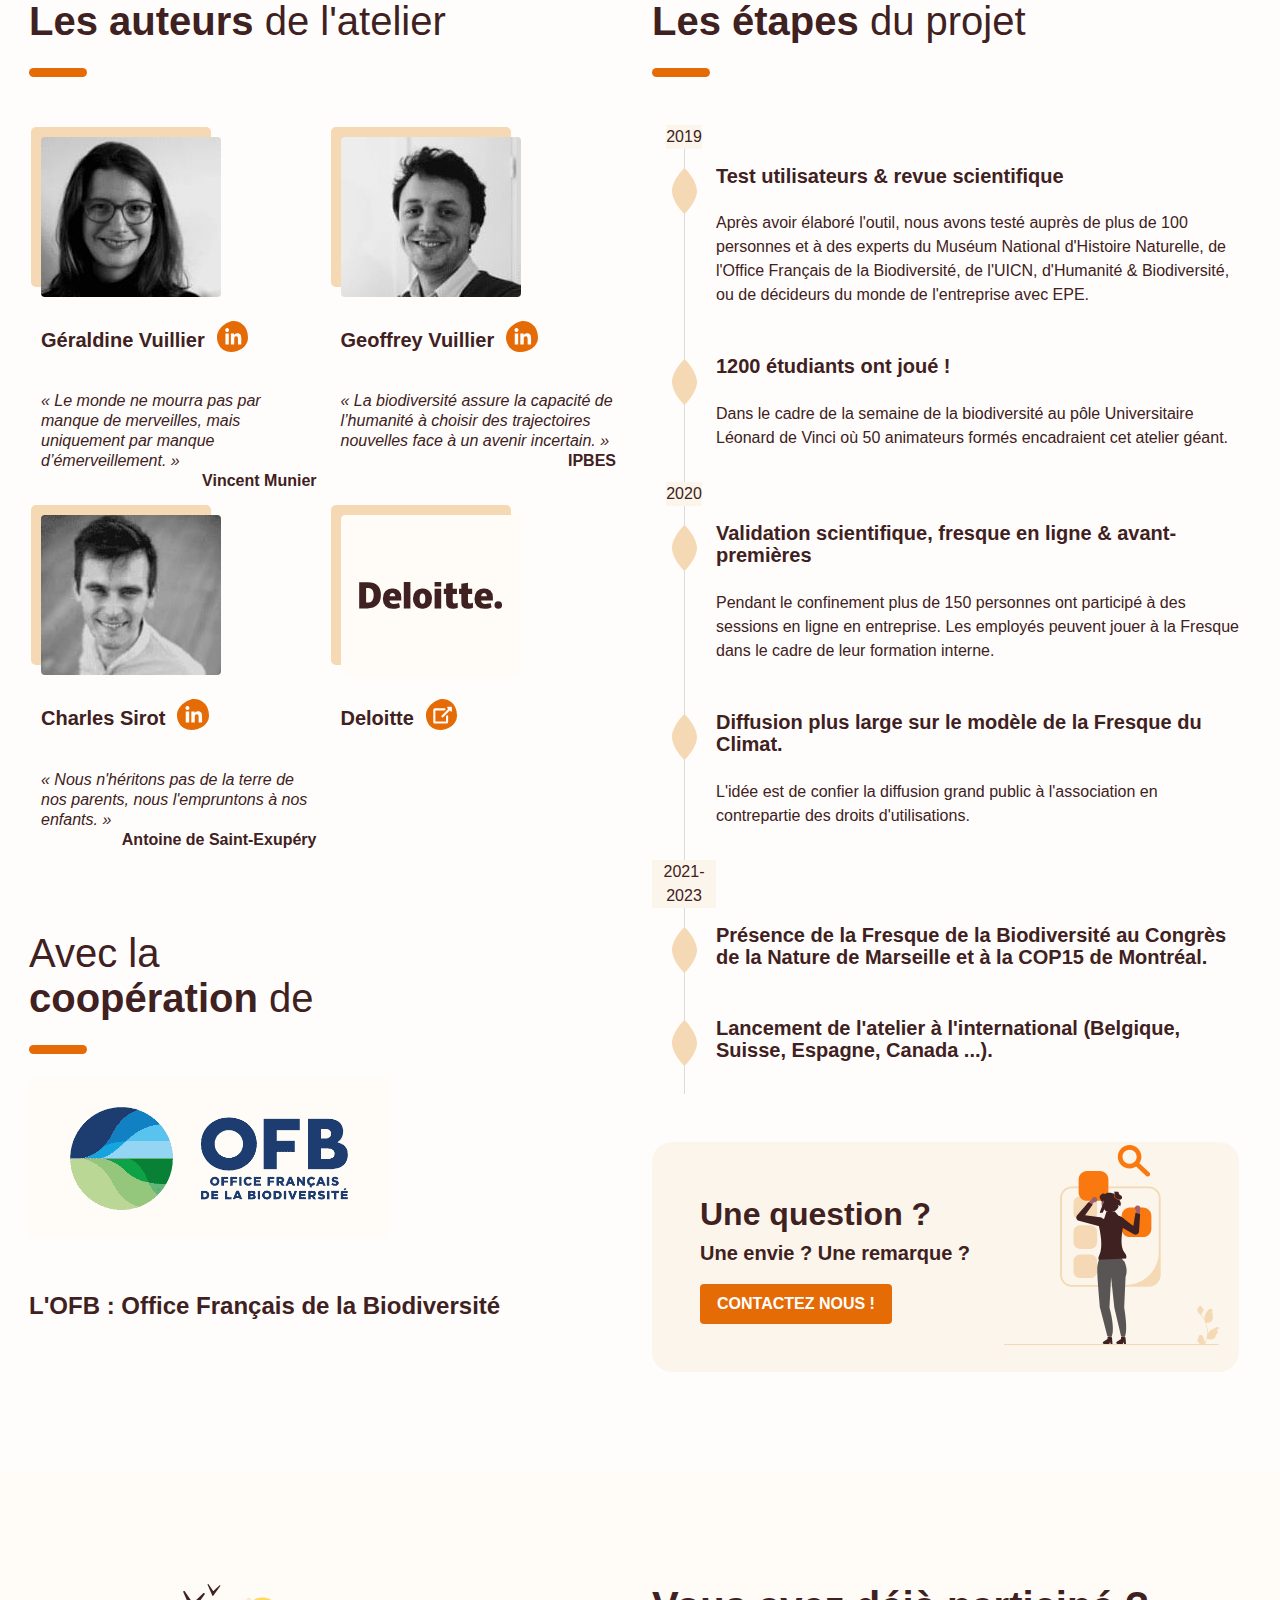
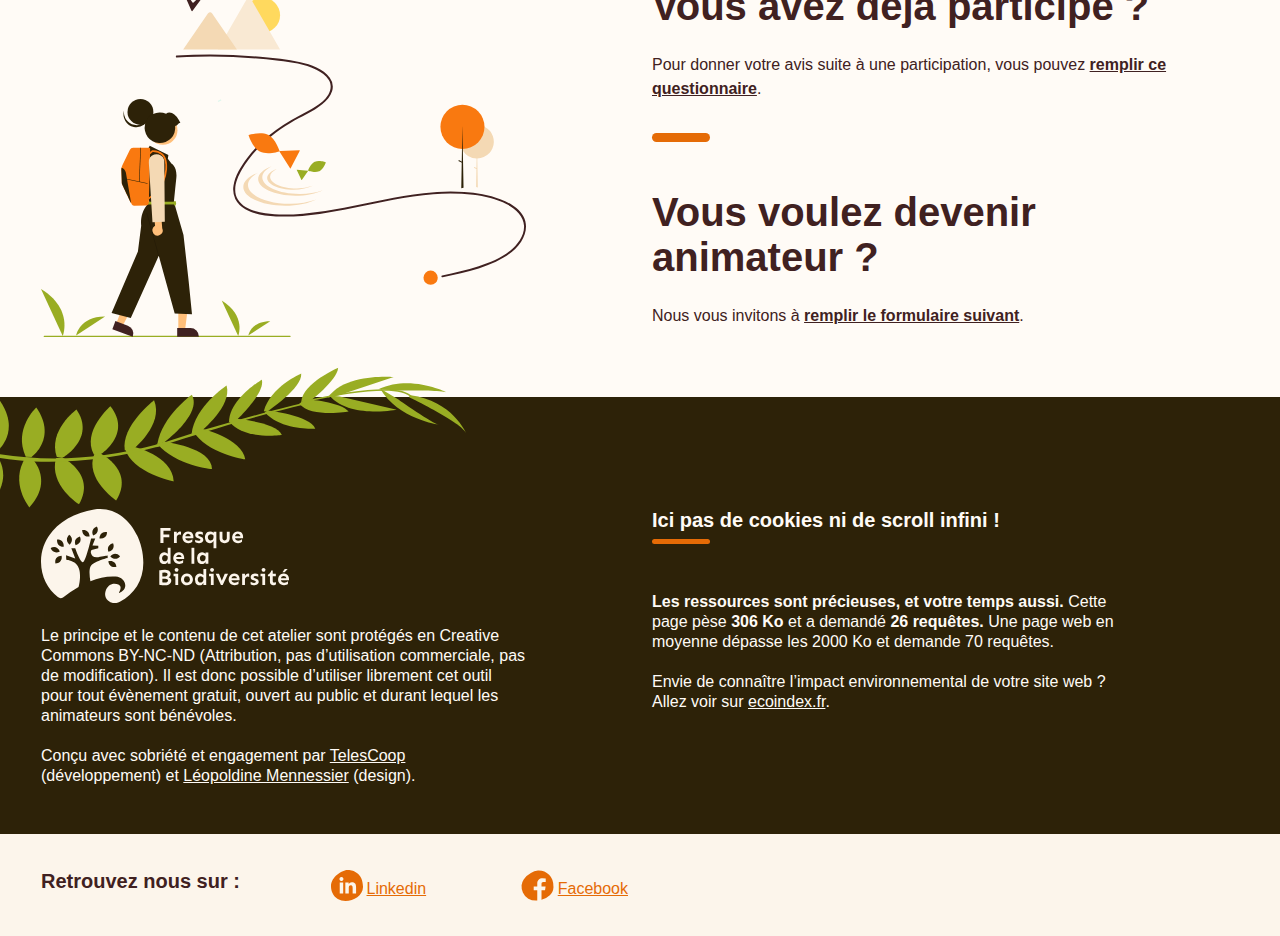
==== commit a17f52d1: "fix: small UI change on home" ====
--- a/index.html
+++ b/index.html
@@ -8,7 +8,8 @@
   <link rel="stylesheet" href="bulma-timeline.css">
   <link rel="stylesheet" href="bulma.custom.css">
   <link rel="stylesheet" href="style.css">
-  <title>La Fresque de la Biodiversité</title>
+  <title>La Fresque de la Biodiversité - Atelier pour découvrir l'aspect systémique de l'érosion de la biodiversité
+  </title>
 </head>
 
 <body>
@@ -20,7 +21,6 @@
           <a href="#first-section" class="navbar-item ml-2">
             <img src="Images/logoCouleurs.svg" alt="LogoTitre" style="min-height: 4.25rem;">
           </a>
-
           <a role="button" class="navbar-burger is-hoverable" aria-label="menu" aria-expanded="false"
             data-target="navbarBasicExample">
             <span aria-hidden="true"></span>
@@ -28,64 +28,50 @@
             <span aria-hidden="true"></span>
           </a>
         </div>
-
         <div id="navbarBasicExample" class="navbar-menu">
           <div class="navbar-end has-text-weight-bold" style="color: #2D2208;">
             <div style="margin: auto;">
-              <a href="#atelier" class="navbar-item is-tab">
-                L'atelier
-              </a>
+              <a href="#atelier" class="navbar-item is-tab"> L'atelier </a>
             </div>
             <div style="margin: auto;">
-              <a href="#participer" class="navbar-item is-tab">
-                Comment participer ?
-              </a>
-            </div>
+              <a href="#participer" class="navbar-item is-tab"> Comment participer ? </a>
+            </div>
+            <div style="margin: auto;">
+              <a href="#equipe" class="navbar-item is-tab"> L'équipe </a>
+            </div>
+            <div style="margin: auto;">
+              <a href="#Post-fresque" class="navbar-item is-tab"> Post-fresque </a>
+            </div>
+            <div style="margin: auto;">
+              <a href="https://tally.so/r/wzxV7a" target="_blank" rel="noopener noreferrer" class="navbar-item is-tab">
+                Contact </a>
+            </div>
+            <div style="margin: auto;">
+              <a href="en.html" class="navbar-item is-tab"><img src="Images/flag-gb.png" class=""
+                  style="height: 14px; width: 23px;" alt="View english version">&nbsp;EN</a>
 
-            <div style="margin: auto;">
-              <a href="#equipe" class="navbar-item is-tab">
-                L'équipe
-              </a>
-            </div>
-
-            <div style="margin: auto;">
-              <a href="#Post-fresque" class="navbar-item is-tab">
-                Post-fresque
-              </a>
-            </div>
-            <div style="margin: auto;">
-              <a href="mailto:fresquedelabiodiversite@gmail.com" class="navbar-item is-tab">
-                Contact
-              </a>
-            </div>
-          </div>
-
+            </div>
+          </div>
         </div>
       </div>
     </nav>
   </div>
-
   <div id="main" class="has-background-beige">
     <div class="container " style="max-width: 1230px;">
       <div id="first-section" class="  p-0 is-relative ">
         <div class="section is-flex-direction-column ml-2" style="max-width: 500px; padding: 150px 0px;">
-
-          <h1 class="subtitle is-1"> La Fresque de la <span class="has-text-weight-bold">Biodiversité</span></h1>
+          <h1 class="subtitle is-1"> La Fresque de la <span class="has-text-weight-bold">Biodiversité</span>
+          </h1>
           <p class="subtitle is-4 py-4 is-relative" style="z-index: 10;"> Découvrez au travers d'<span
               class="has-text-weight-bold">un atelier ludique et collaboratif </span>l'aspect systémique de l'érosion de
-            la
-            biodiversité : ce qu’elle est, ce qu’elle permet et ce qui la dégrade.</p>
-          <a href="https://www.billetweb.fr/pro/fresquedelabiodiversite"
-            class="button is-primary is-medium has-text-weight-bold">Je participe !</a>
-
-        </div>
-
+            la biodiversité : ce qu’elle est, ce qu’elle permet et ce qui la dégrade. </p>
+          <a href="#participer" class="button is-primary is-medium has-text-weight-bold">Je participe !</a>
+        </div>
         <img id="img2" class="overlay" src="Images/fresque.svg" alt="Fresque" style="max-width: 700px;">
         <img id="img1" class="overlay" src="Images/plante01.svg" alt="Plante" style="max-width: 250px;">
       </div>
     </div>
   </div>
-
   <div class="has-background-clay">
     <div class="container " style="max-width: 1230px;">
       <div class="section  is-relative has-text-centered">
@@ -95,39 +81,31 @@
           style="width:22vw; max-width: 300px;">
         <div class="separator is-absolute has-no-border-radius has-background-strong-beige"
           style=" width:100%; left: 0; bottom: 0px; right: 0;"></div>
-
         <div class="container mx-0" style="padding-top: 100px;">
-          <h2 class="title is-2" style="max-width: 500px; margin: auto;">
-
-            Pourquoi la Fresque de la <span class="has-text-weight-bold">Biodiversité</span> ?
-          </h2>
-
-          <div class="separator is-centered has-background-primary mt-5">
-          </div>
-
-          <p class="subtitle is-6 mt-5 is-relative" style="max-width: 700px;  margin: auto;">• <strong> Pour faire
-              comprendre
-              les enjeux et pressions autour de la biodiversité </strong> se basant sur le rapport de l'IPBES <strong>au
-              travers d'un atelier ludique, collaboratif, visuel et accessible à tous.</strong></p>
+          <h2 class="title is-2" style="max-width: 500px; margin: auto;"> Pourquoi la Fresque de la <span
+              class="has-text-weight-bold">Biodiversité</span> ? </h2>
+          <div class="separator is-centered has-background-primary mt-5"></div>
+          <p class="subtitle is-6 mt-5 is-relative" style="max-width: 700px;  margin: auto;">
+            <strong> Pour faire comprendre les enjeux et pressions autour de la biodiversité </strong> se basant sur le
+            rapport de l'IPBES <strong>au travers d'un atelier ludique, collaboratif, visuel et accessible à
+              tous.</strong>
+          </p>
           <p class="subtitle is-4 is-italic mt-6 is-relative has-text-weight-bold"
-            style="max-width: 600px;  margin: auto;">"
-            Le taux actuel d'extinction des espèces dans le monde est supérieur à la moyenne des 10 derniers millions
-            d'années, et ce taux s'accélère "</p>
+            style="max-width: 600px;  margin: auto;">« Le taux actuel d'extinction des espèces dans le monde est
+            supérieur à la moyenne des 10 derniers millions d'années, et ce taux s'accélère. »</p>
           <div class="subtitle is-6 is-relative mt-3" style="margin-bottom:100px ;"> IPBES 2019</div>
         </div>
       </div>
     </div>
   </div>
-
   <div class="has-background-beige mt-3 pb-1 is-relative">
     <div class="container" style="max-width: 1230px;">
       <div class="columns has-background-beige px-4" style="max-width: 100%;">
         <div class="column is-flex is-5 pl-0">
           <h2 class="title is-2 has-text-centered-mobile">
             <span>
-              <span class="has-text-weight-bold">Comment se déroule</span> une Fresque de la Biodiversité ?
-              <div class="separator has-background-primary mt-5 has-margin-auto-mobile">
-              </div>
+              <span class="has-text-weight-bold">Comment se déroule </span>une Fresque de la Biodiversité: <div
+                class="separator has-background-primary mt-5 has-margin-auto-mobile"></div>
             </span>
           </h2>
         </div>
@@ -136,7 +114,6 @@
           <img class="img " src="Images/cartesFresque.svg" alt="cartesFresque">
         </div>
       </div>
-
       <div class=" mb-6 px-2 is-hidden-mobile">
         <table class="steps">
           <thead>
@@ -149,313 +126,243 @@
           </thead>
           <tbody>
             <tr>
-              <td class="has-text-weight-bold py-5 pr-2">"Apéro" avec 3 écosystèmes</td>
-              <td class="py-5 pr-2"><span class="has-text-weight-bold">les 39 cartes du jeu</span></td>
-              <td class="py-5"><span class="has-text-weight-bold">Faire de votre Fresque une oeuvre d'art</span></td>
-              <td class="py-5"><span class="has-text-weight-bold">Débriefing et pistes d'actions</span></td>
+              <td class="has-text-weight-bold py-5 pr-2">« Apéro » avec 3 écosystèmes</td>
+              <td class="py-5 pr-2">
+                <span class="has-text-weight-bold">Les 39 cartes du jeu</span>
+              </td>
+              <td class="py-5">
+                <span class="has-text-weight-bold">Faire de votre Fresque une oeuvre d'art</span>
+              </td>
+              <td class="py-5">
+                <span class="has-text-weight-bold">Débriefing et pistes d'actions</span>
+              </td>
             </tr>
           </tbody>
           <tfoot>
             <tr>
               <td class="pr-3">Recréer un écosystème et découvrir les impacts d’une perturbation dans celui-ci.</td>
-              <td class="pr-3">
-                Distribuées en 5 lots, les participants répartis par équipe de 5-7 doivent retrouver les liens entre
-                les 39 cartes pour comprendre ce qu’est la Biodiversité, ce qu’elle apporte et ce qui la dégrade.
-              </td>
-              <td class="pr-3">
-                Les participants doivent décorer et trouver un titre à leur Fresque afin de restituer leur travail
-                devant les autres équipes.
-              </td>
-              <td class="pr-3">
-                L'objectif de la Fresque de la Biodiversité est de faire prendre conscience des dépendances ou impacts
-                sur la Biodiversité que l’on peut avoir, et de réfléchir de manière collective aux actions que l’on
-                pourrait mettre en place pour sa préservation.
-              </td>
+              <td class="pr-3"> Distribuées en 5 lots, les participants répartis par équipe de 5-7 doivent retrouver les
+                liens entre les 39 cartes pour comprendre ce qu’est la Biodiversité, ce qu’elle apporte et ce qui la
+                dégrade. </td>
+              <td class="pr-3"> Les participants doivent décorer et trouver un titre à leur Fresque afin de restituer
+                leur travail devant les autres équipes. </td>
+              <td class="pr-3"> Adapté aux objectifs de la séance, le débrief sur les apprentissages vise à élaborer un
+                plan d'action en réfléchissant de manière collaborative aux solutions pour agir face à l'érosion de la
+                biodiversité. </td>
             </tr>
           </tfoot>
         </table>
       </div>
-
       <div class="steps is-hidden-tablet px-6">
         <div class="numbersteps mt-6">1.</div>
-        <div class="has-text-weight-bold is-4 mb-0 py-2 subtitle ">"Apéro" avec 3 écosystèmes</div>
+        <div class="has-text-weight-bold is-4 mb-0 py-2 subtitle ">« Apéro » avec 3 écosystèmes <span
+            class="subtitle is-5"> (20m)</span>
+        </div>
         <div>Comprendre un écosystème à l'équilibre perturbé par des activités humaines puis en découvrir les
-          conséquences.
-        </div>
-
-
+          conséquences. </div>
         <div class="numbersteps mt-6">2.</div>
-        <div class="has-text-weight-bold is-4 mb-0 py-2 subtitle ">les 39 cartes du jeu</span> <span
-            class="subtitle is-5">(1h)</span></div>
+        <div class="has-text-weight-bold is-4 mb-0 py-2 subtitle ">les 39 cartes du jeu </span>
+          <span class="subtitle is-5">(1h)</span>
+        </div>
         <div>Distribuées en 5 lots, les participants répartis par équipe de 5-7 doivent retrouver les liens entre les 39
           cartes pour comprendre les enjeux autour de l'effondrement de la biodiversité.</div>
-
-
         <div class="numbersteps mt-6">3.</div>
-        <div class="has-text-weight-bold is-4 mb-0 py-2 subtitle ">Faire de votre Fresque une oeuvre d'art </span><span
-            class="subtitle is-5">(10min)</span></div>
+        <div class="has-text-weight-bold is-4 mb-0 py-2 subtitle ">Faire de votre Fresque une oeuvre d'art </span>
+          <span class="subtitle is-5">(40min)</span>
+        </div>
         <div>Les participants doivent décorer & adapter leur Fresque à leur contexte vis-à-vis de la biodiversité afin
-          de
-          restituer leur travail devant les autres équipes.</div>
-
-
+          de restituer leur travail devant les autres équipes.</div>
         <div class="numbersteps mt-6">4.</div>
-        <div class="has-text-weight-bold is-4 mb-0 py-2 subtitle ">Débriefing et pistes d'actions
-        </div>
-        <div>Selon l'objectif de la séance, un débrief sur les apprentissages vise à élaborer un plan d'action en
+        <div class="has-text-weight-bold is-4 mb-0 py-2 subtitle ">Débriefing et pistes d'actions <span
+            class="subtitle is-5"> (1h)</span>
+        </div>
+        <div>Adapté aux objectifs de la séance, le débrief sur les apprentissages vise à élaborer un plan d'action en
           réfléchissant de manière collaborative aux solutions pour agir face à l'érosion de la biodiversité.</div>
       </div>
     </div>
     <div id="atelier" class="is-absolute" style="top: -100px;"></div>
   </div>
-
   <div class="pt-5 is-hidden-mobile has-background-beige">
     <div class="container pr-5 px-2" style="max-width: 1230px;">
       <div class="columns ">
         <div class="column is-3 has-background-light-brown">
           <img class="img" src="Images/pictoWall-clock.svg">
-          <div class="title is-4 py-4 has-text-danger-light has-text-weight-bold">
-            3 heures d'atelier
-          </div>
-          <div class="has-text-danger-light is-6 pb-6">
-            • 20 minutes : comprendre un écosystème. <br>
-            • 1 heure : 5 lots pour 39 cartes. <br>
-            • 40 minutes : créativité + restitution. <br>
-            • 1 heure : débrief de l'atelier
+          <div class="title is-4 py-4 has-text-danger-light has-text-weight-bold"> 3 heures d'atelier </div>
+          <div class="has-text-danger-light is-6 pb-6"> • 20 minutes : comprendre les écosystèmes <br> • 1 heure : 5
+            lots pour 39 cartes <br> • 40 minutes : créativité + restitution <br> • 1 heure : débrief de l'atelier
           </div>
         </div>
         <div class="column is-3 has-background-light-brown">
           <img class="img" src="Images/pictoPeople.svg">
-          <div class="title is-4 py-4 has-text-danger-light has-text-weight-bold">
-            Participants illimités
-          </div>
-          <div class="has-text-danger-light is-6 pb-6">
-            • Par groupe de 5 à 7 personnes. <br>
-            • 1 animateur expert pour 2 groupes
-          </div>
+          <div class="title is-4 py-4 has-text-danger-light has-text-weight-bold"> Participants illimités </div>
+          <div class="has-text-danger-light is-6 pb-6"> • Par groupe de 5 à 7 personnes. <br> • 1 animateur expert pour
+            2 groupes </div>
         </div>
         <div class="column is-3 has-background-light-brown">
           <img class="img" src="Images/pictoPuzzle.svg">
-          <div class="title is-4 py-4 has-text-danger-light has-text-weight-bold">
-            5 modules
-          </div>
-          <div class="has-text-danger-light is-6 pb-6">
-            • Définition de la biodiversité <br>
-            • Les services écosystémiques rendus <br>
-            • L'impact de l'Homme. <br>
-            • Les 5 grandes pressions. <br>
-            • Les conséquences.
-          </div>
-        </div>
-      </div>
-    </div>
-  </div>
-
+          <div class="title is-4 py-4 has-text-danger-light has-text-weight-bold"> 5 modules </div>
+          <div class="has-text-danger-light is-6 pb-6"> • Définition de la biodiversité <br> • Les services
+            écosystémiques rendus <br> • L'impact de l'Homme <br> • Les 5 grandes pressions <br> • Les conséquences
+          </div>
+        </div>
+      </div>
+    </div>
+  </div>
   <div class="has-background-light-brown">
     <div class="container" style="max-width: 1230px;">
       <div class="section  pl-6 mt-5 is-hidden-tablet">
         <img src="Images/pictoWall-clock.svg">
         <div class="has-text-weight-bold is-4 mb-0 py-2 subtitle has-text-beige">3 heures d'atelier</div>
-        <div class="has-text-beige">
-          • 20 minutes : comprendre un écosystème. <br>
-          • 1 heure : 5 lots pour 39 cartes. <br>
-          • 40 minutes : créativité + restitution. <br>
-          • 1 heure : débrief de l'atelier
-        </div>
-
+        <div class="has-text-beige"> • 20 minutes : comprendre un écosystème. <br> • 1 heure : 5 lots pour 39 cartes.
+          <br> • 40 minutes : créativité + restitution. <br> • 1 heure : débrief de l'atelier
+        </div>
         <img src="Images/pictoPeople.svg " class="mt-5">
         <div class="has-text-weight-bold is-4 mb-0 py-2 subtitle has-text-beige">Participants illimités</div>
-        <div class="has-text-beige">
-          • Par groupe de 5 à 7 personnes. <br>
-          • 1 animateur expert pour 2 groupes
-        </div>
-
+        <div class="has-text-beige"> • Par groupe de 5 à 7 personnes. <br> • 1 animateur expert pour 2 groupes </div>
         <img src="Images/pictoPuzzle.svg " class="mt-5">
         <div class="has-text-weight-bold is-4 mb-0 py-2 subtitle has-text-beige">5 modules</div>
-        <div class="has-text-beige">
-          • Les services écosystémiques rendus <br>
-          • L'impact de l'Homme. <br>
-          • Les 5 grandes pressions. <br>
-          • Les conséquences.
-        </div>
-      </div>
-    </div>
-
+        <div class="has-text-beige"> • Les services écosystémiques rendus <br> • L'impact de l'Homme. <br> • Les 5
+          grandes pressions. <br> • Les conséquences. </div>
+      </div>
+    </div>
     <div class="has-background-clay is-relative">
       <div class="container" style="max-width: 1230px;">
         <div class="columns pt-6 px-4" style="width: 100%;">
           <div class="column is-3 px-0 has-margin-auto-mobile" style="max-width:300px;">
             <h2 class="title is-1 has-text-centered-mobile  ">
               <span>
-                <span class="has-text-weight-bold">Comment</span> participer ?
-                <div class="separator has-background-primary mt-2 has-margin-auto-mobile">
-                </div>
+                <span class="has-text-weight-bold">Comment</span> participer ? <div
+                  class="separator has-background-primary mt-2 has-margin-auto-mobile"></div>
               </span>
             </h2>
           </div>
-
           <div class="column is-2"></div>
-
           <div class="column is-7 mt-4 ml-4">
-            <h3 class="subtitle is-4 has-text-weight-bold mb-0 ">
-              Voici le planning des prochaines sessions publiques, destinées avant tout au grand public.
-            </h3>
+            <h3 class="subtitle is-4 has-text-weight-bold mb-0 "> Voici le planning des prochaines sessions publiques,
+              destinées avant tout au grand public. </h3>
+            <p class="is-6 py-1"> Les participants à titre professionnel sont acceptés dans la limite d'un participant
+              par entreprise. </p>
+            <p class="is-6"> Pour une session en interne dans votre entreprise, nous vous invitons à <a
+                href="https://tally.so/r/wzxV7a" target="_blank"
+                class="is-underlined has-text-classic-dark has-hovering">contacter un des co-auteurs</a> ou un animateur
+              professionnel. </p>
             <p class="is-6 py-1">
-              Les participants à titre professionnel sont acceptés dans la limite d'un participant par entreprise.
+              Pour participer à nos ateliers au Québec (Canada), <a
+                href="https://www.eventbrite.ca/o/fresque-de-la-biodiversite-quebec-56103261883" target="_blank"
+                class="is-underlined has-text-classic-dark has-hovering">cliquez ici</a>.
             </p>
-            <p class="is-6">
-              Pour une session en interne dans votre entreprise, nous vous invitons à contacter un des co-auteurs
-              ou un animateur professionnel.
-            </p>
-          </div>
-        </div>
-
+          </div>
+        </div>
         <div class="box p-0">
           <a title="Vente de billets en ligne" href="https://www.billetweb.fr/multi_event.php?multi=u82762"
             class="shop_frame" target="_blank" data-src="https://www.billetweb.fr/multi_event.php?multi=u82762"
             data-max-width="100%" data-initial-height="600" data-scrolling="yes" data-id="11476" data-resize="1">Vente
-            de
-            billets en ligne</a>
+            de billets en ligne</a>
           <script type="text/javascript" src="https://www.billetweb.fr/js/export.js"></script>
         </div>
       </div>
       <div id="participer" class="is-absolute" style="top: -50px;"></div>
     </div>
   </div>
-
   <div class="is-flex is-justify-content-center m-0 pt-6 has-background-clay px-6">
-    <div class="is-size-3 has-text-primary has-text-centered">
-      Ils sont déjà <strong class="has-text-primary">plus de 11 000</strong> à avoir participé !
-    </div>
+    <div class="is-size-3 has-text-primary has-text-centered"> Ils sont déjà <strong class="has-text-primary">plus de 18
+        000</strong> à avoir participé ! </div>
   </div>
   <div class="columns is-flex is-justify-content-flex-end m-0 pt-6 has-background-clay is-relative">
     <div class="column is-8 has-background-light-brown is-relative" style="border-radius: 5px;">
       <div class="ml-4 py-5 has-text-light-beige">
-        <h3 class="title is-3 has-text-light-beige has-text-weight-bold">
-          Les autres manières d’agir
-        </h3>
+        <h3 class="title is-3 has-text-light-beige has-text-weight-bold"> Les autres manières d’agir </h3>
         <div class="buttons">
-          <a class="button" href="https://www.helloasso.com/associations/fresque-de-la-biodiversite/adhesions/cotisation-association-fresque-de-la-biodiversite" target="_blank">
-            🦔 Adhérer à l’association 🦔
-          </a>
-          <a class="button" href="https://tally.so/r/wzxV7a" target="_blank">
-            🐌 Organiser ou animer un atelier 🐌
-          </a>
-          <a class="button" href="https://www.helloasso.com/associations/fresque-de-la-biodiversite/formulaires/1" target="_blank">
-            🧡 Faire un don 🧡
-          </a>
-        </div>
-      </div>
-
-      <img class="is-absolute" style="right: 0px; top: -75px; width: 20vw; min-width: 300px; pointer-events: none;" src="Images/plante02.svg"
-        alt="Plante02">
-    </div>
-    <img class="is-absolute" style="left: 0px; bottom: -90px; width: 20vw; min-width: 300px; pointer-events: none;" src="Images/plante03.svg" alt="">
-  </div>
-
+          <a class="button"
+            href="https://www.helloasso.com/associations/fresque-de-la-biodiversite/adhesions/cotisation-association-fresque-de-la-biodiversite"
+            target="_blank"> 🦔 Adhérer à l’association 🦔 </a>
+          <a class="button" href="https://tally.so/r/wzxV7a" target="_blank"> 🐌 Organiser ou animer un atelier 🐌 </a>
+          <a class="button" href="https://www.helloasso.com/associations/fresque-de-la-biodiversite/formulaires/1"
+            target="_blank"> 🧡 Faire un don 🧡 </a>
+        </div>
+      </div>
+      <img class="is-absolute" style="right: 0px; top: -75px; width: 20vw; min-width: 300px; pointer-events: none;"
+        src="Images/plante02.svg" alt="Plante02">
+    </div>
+    <img class="is-absolute" style="left: 0px; bottom: -90px; width: 20vw; min-width: 300px; pointer-events: none;"
+      src="Images/plante03.svg" alt="">
+  </div>
   <div class="has-background-clay">
     <div class="container" style="max-width: 1230px;">
       <div class="is-flex is-justify-content-flex-end is-align-content-center pt-4 pb-6">
-        <span class="has-text-primary has-text-weight-bold pt-1">Pour suivre nos activités et avoir plus d’informations</span>
-        <a href="https://www.facebook.com/fresquedelabiodiversite" target="_blank"
-           class="is-underlined is-orange ml-3"><img src="Images/pictoBulleFB.svg"></a>
-        <a href="https://www.linkedin.com/in/geoffrey-vuillier/" target="_blank" class="ml-3"><img src="Images/pictoBulleLinkedin.svg"
-                                                                                   class="" style="height: 30.74px; width: 31.47px;"></a>
-      </div>
-    </div>
-  </div>
-
+        <span class="has-text-primary has-text-weight-bold pt-1">Pour suivre nos activités et avoir plus
+          d’informations</span>
+        <a href="https://www.facebook.com/fresquedelabiodiversite" target="_blank" class="is-underlined is-orange ml-3">
+          <img src="Images/pictoBulleFB.svg">
+        </a>
+        <a href="https://www.linkedin.com/company/fresquedelabiodiversit%C3%A9/" target="_blank" class="ml-3">
+          <img src="Images/pictoBulleLinkedin.svg" class="" style="height: 30.74px; width: 31.47px;">
+        </a>
+      </div>
+    </div>
+  </div>
   <div class="has-background-beige is-relative">
     <div class="container px-4" style="max-width: 1230px;">
       <div class="columns pt-6 " style="padding-bottom: 100px;">
         <div class="column is-6 pl-0">
-          <h2 class="title is-2 has-text-centered-mobile"><span class="has-text-weight-bold"> Les auteurs</span> de
-            l'atelier</h2>
-          <div class="separator has-background-primary mt-2 has-margin-auto-mobile">
-          </div>
+          <h2 class="title is-2 has-text-centered-mobile">
+            <span class="has-text-weight-bold"> Les auteurs</span> de l'atelier
+          </h2>
+          <div class="separator has-background-primary mt-2 has-margin-auto-mobile"></div>
           <div
             class="culumns is-12 is-flex mt-6 is-flex is-flex-direction-column-mobile is-align-content-center-mobile">
             <div class="column is-6 has-max-width mx-mobile">
               <figure class="image is-relative" style="width: 180px; height: 160px;">
-                <div class="rectangle is-absolute" style="top: -10px; left: -10px; border-radius: 5px;">
-
-                </div>
+                <div class="rectangle is-absolute" style="top: -10px; left: -10px; border-radius: 5px;"></div>
                 <img width="180px" src="Images/geraldineVuillierLQ.jpg" class="is-relative" style="border-radius: 4px;">
               </figure>
               <span class='is-flex mt-4'>
-                <div class="title is-5 has-text-weight-bold py-4">
-                  Géraldine Vuillier
-                </div>
-                <a href="https://www.linkedin.com/in/geraldine-vuillier/"><img src="Images/pictoBulleLinkedin.svg"
-                    class="ml-3 mt-2" style="height: 30.74px; width: 31.47px;"></a>
+                <div class="title is-5 has-text-weight-bold py-4"> Géraldine Vuillier </div>
+                <a href="https://www.linkedin.com/in/geraldine-vuillier/">
+                  <img src="Images/pictoBulleLinkedin.svg" class="ml-3 mt-2" style="height: 30.74px; width: 31.47px;">
+                </a>
               </span>
-              <p class="subtitle is-6 is-italic figure-quote">
-                " Le monde ne mourra pas par manque de merveilles, mais uniquement par manque d’émerveillement "
-              </p>
-              <div class="subtitle is-6 has-text-weight-bold has-text-right">
-                Vincent Munier
-              </div>
-
+              <p class="subtitle is-6 is-italic figure-quote"> « Le monde ne mourra pas par manque de merveilles, mais
+                uniquement par manque d’émerveillement. » </p>
+              <div class="subtitle is-6 has-text-weight-bold has-text-right"> Vincent Munier </div>
               <figure class="image is-relative" style="width: 180px; height: 160px; margin-top: 10px;">
-                <div class="rectangle is-absolute" style="top: -10px; left: -10px; border-radius: 5px;">
-
-                </div>
+                <div class="rectangle is-absolute" style="top: -10px; left: -10px; border-radius: 5px;"></div>
                 <img width="180px" src="Images/charlesSirotLQ.jpg" class="is-relative" style="border-radius: 4px;">
-
               </figure>
-
               <span class='is-flex mt-4'>
-                <div class="title is-5 has-text-weight-bold py-4">
-                  Charles Sirot
-                </div>
-                <a href="https://www.linkedin.com/in/charlessirot/"><img src="Images/pictoBulleLinkedin.svg"
-                    class="ml-3 mt-2" style="height: 30.74px; width: 31.47px;"></a>
+                <div class="title is-5 has-text-weight-bold py-4"> Charles Sirot </div>
+                <a href="https://www.linkedin.com/in/charlessirot/">
+                  <img src="Images/pictoBulleLinkedin.svg" class="ml-3 mt-2" style="height: 30.74px; width: 31.47px;">
+                </a>
               </span>
-
-              <p class="subtitle is-6 is-italic figure-quote">
-                " Nous n'héritons pas de la terre de nos parents, nous l'empruntons à nos enfants. "
-              </p>
+              <p class="subtitle is-6 is-italic figure-quote"> « Nous n'héritons pas de la terre de nos parents, nous
+                l'empruntons à nos enfants. » </p>
               <div class="subtitle is-6 has-text-weight-bold is-justify-content-right has-text-right"
-                style="padding-bottom: 21px;">
-                Antoine de Saint-Exupéry
-              </div>
-            </div>
-
+                style="padding-bottom: 21px;"> Antoine de Saint-Exupéry </div>
+            </div>
             <div class="column is-6 has-max-width mx-mobile mt-mobile">
               <figure class="image is-relative" style="width: 180px; height: 160px;">
-                <div class="rectangle is-absolute" style="top: -10px; left: -10px; border-radius: 5px;">
-
-                </div>
+                <div class="rectangle is-absolute" style="top: -10px; left: -10px; border-radius: 5px;"></div>
                 <img width="180px" src="Images/geoffreyVuillierLQ.jpg" class="is-relative" style="border-radius: 4px;">
               </figure>
               <span class='is-flex mt-4'>
-                <div class="title is-5 has-text-weight-bold py-4">
-                  Geoffrey Vuillier
-                </div>
-                <a href="https://www.linkedin.com/in/geoffrey-vuillier/"><img src="Images/pictoBulleLinkedin.svg"
-                    class="ml-3 mt-2" style="height: 30.74px; width: 31.47px;"></a>
+                <div class="title is-5 has-text-weight-bold py-4"> Geoffrey Vuillier </div>
+                <a href="https://www.linkedin.com/in/geoffrey-vuillier/">
+                  <img src="Images/pictoBulleLinkedin.svg" class="ml-3 mt-2" style="height: 30.74px; width: 31.47px;">
+                </a>
               </span>
-
-              <p class="subtitle is-6 is-italic figure-quote">
-                "La biodiversité assure la capacité de l’humanité à choisir des trajectoires nouvelles face à un avenir
-                incertain."
-              </p>
-              <div class="subtitle is-6 has-text-weight-bold is-justify-content-right has-text-right">
-                IPBES
-              </div>
-
+              <p class="subtitle is-6 is-italic figure-quote"> « La biodiversité assure la capacité de l’humanité à
+                choisir des trajectoires nouvelles face à un avenir incertain. » </p>
+              <div class="subtitle is-6 has-text-weight-bold is-justify-content-right has-text-right"> IPBES </div>
               <figure class="image is-relative" style="width: 180px; height: 160px; margin-top: 44px;">
-                <div class="rectangle is-absolute" style="top: -10px; left: -10px; border-radius: 5px;">
-
-                </div>
+                <div class="rectangle is-absolute" style="top: -10px; left: -10px; border-radius: 5px;"></div>
                 <img src="Images/logoDeloitte.svg" class="is-relative" style="border-radius: 4px;">
               </figure>
               <span class='is-flex mt-4'>
-                <div class="title is-5 has-text-weight-bold py-4">
-                  Deloitte
-                </div>
-                <a href="https://www2.deloitte.com/fr/fr/services/sustainability.html" target="_blank"><img
-                    src="Images/pictoBulleLienExt.svg" class="ml-3 mt-2" style="height: 30.74px; width: 31.47px;"></a>
+                <div class="title is-5 has-text-weight-bold py-4"> Deloitte </div>
+                <a href="https://www2.deloitte.com/fr/fr/services/sustainability.html" target="_blank">
+                  <img src="Images/pictoBulleLienExt.svg" class="ml-3 mt-2" style="height: 30.74px; width: 31.47px;">
+                </a>
               </span>
               <p class="subtitle is-6 is-italic figure-quote">
                 <!-- entrer citation -->
@@ -465,31 +372,20 @@
               </div>
             </div>
           </div>
-
-          <h2 class="title is-2 mt-6 has-margin-auto-mobile" style="max-width: 300px;">
-            Avec la
-            <span class="has-text-weight-bold">
-              coopération
-            </span>
-            de
-          </h2>
-          <div class="separator has-background-primary mt-2 has-margin-auto-mobile">
-          </div>
+          <h2 class="title is-2 mt-6 has-margin-auto-mobile" style="max-width: 300px;"> Avec la <span
+              class="has-text-weight-bold"> coopération </span> de </h2>
+          <div class="separator has-background-primary mt-2 has-margin-auto-mobile"></div>
           <figure class="image is-relative is-flex is-justify-content-center-mobile">
             <img src="Images/logoOFB-LQ.png" class="mt-5">
           </figure>
-          <div class="title is-4 has-text-weight-bold has-text-align-center-mobile">
-            L'OFB : Office Français de la Biodiversité
-          </div>
-        </div>
-
-
+          <div class="title is-4 has-text-weight-bold has-text-align-center-mobile"> </br></br>L'OFB : Office Français
+            de la Biodiversité </div>
+        </div>
         <div class="column is-6 is-hidden-mobile">
           <h2 class="title is-2">
             <span class="has-text-weight-bold" style="max-width: 250px;">Les étapes</span> du projet
           </h2>
-          <div class="separator has-background-primary mt-2">
-          </div>
+          <div class="separator has-background-primary mt-2"></div>
           <div class="timeline fresque-timeline mt-6">
             <header class="timeline-header">
               <span class="tag is-medium has-background-dark-beige" style="background-color: #FCF5EB;">2019</span>
@@ -501,10 +397,8 @@
               <div class="timeline-content">
                 <p class="title is-5 has-text-weight-bold">Test utilisateurs & revue scientifique</p>
                 <p>Après avoir élaboré l'outil, nous avons testé auprès de plus de 100 personnes et à des experts du
-                  Muséum
-                  National d'Histoire Naturelle, de l'Office Français de la Biodiversité, de l'UICN,
-                  d'Humanité & Biodiversité, ou de décideurs du monde de l'entreprise avec EPE.
-                </p>
+                  Muséum National d'Histoire Naturelle, de l'Office Français de la Biodiversité, de l'UICN, d'Humanité &
+                  Biodiversité, ou de décideurs du monde de l'entreprise avec EPE. </p>
               </div>
             </div>
             <div class="timeline-item">
@@ -513,9 +407,8 @@
               </div>
               <div class="timeline-content">
                 <p class="title is-5 has-text-weight-bold">1200 étudiants ont joué !</p>
-                <p>Dans le cadre de la semaine de la biodiversité au pôle Universitaire
-                  Léonard de Vinci où 50 animateurs formés encadraient cet atelier géant.
-                </p>
+                <p>Dans le cadre de la semaine de la biodiversité au pôle Universitaire Léonard de Vinci où 50
+                  animateurs formés encadraient cet atelier géant. </p>
               </div>
             </div>
             <header class="timeline-header">
@@ -528,9 +421,8 @@
               <div class="timeline-content">
                 <p class="title is-5 has-text-weight-bold">Validation scientifique, fresque en ligne & avant-premières
                 </p>
-                <p>Pendant le confinement plus de 150 personnes ont participé à des sessions en ligne en entreprise.
-                  Les employés peuvent jouer à la Fresque dans le cadre de leur formation interne.
-                </p>
+                <p>Pendant le confinement plus de 150 personnes ont participé à des sessions en ligne en entreprise. Les
+                  employés peuvent jouer à la Fresque dans le cadre de leur formation interne. </p>
               </div>
             </div>
             <div class="timeline-item">
@@ -540,13 +432,12 @@
               <div class="timeline-content">
                 <p class="title is-5 has-text-weight-bold">Diffusion plus large sur le modèle de la Fresque du Climat.
                 </p>
-                <p>L'idée est de confier la diffusion grand
-                  public à l'association en contrepartie des droits d'utilisations.
-                </p>
+                <p>L'idée est de confier la diffusion grand public à l'association en contrepartie des droits
+                  d'utilisations. </p>
               </div>
             </div>
             <header class="timeline-header">
-              <span class="tag is-medium has-background-dark-beige" style="background-color: #FCF5EB;">2021</span>
+              <span class="tag is-medium has-background-dark-beige" style="background-color: #FCF5EB;">2021-2023</span>
             </header>
             <div class="timeline-item">
               <div class="timeline-marker is-image is-32x32 ml-1">
@@ -554,18 +445,29 @@
               </div>
               <div class="timeline-content">
                 <p class="title is-5 has-text-weight-bold">Présence de la Fresque de la Biodiversité au Congrès de la
-                  Nature
-                  à Marseille en 2021. </p>
-
+                  Nature de Marseille et à la COP15 de Montréal. </p>
+              </div>
+            </div>
+            <div class="timeline-item">
+              <div class="timeline-marker is-image is-32x32 ml-1">
+                <img src="Images/feuilleDate.svg">
+              </div>
+              <div class="timeline-content">
+                <p class="title is-5 has-text-weight-bold">Lancement de l'atelier à l'international (Belgique, Suisse,
+                  Espagne, Canada ...).</p>
               </div>
             </div>
           </div>
           <div class="has-background-dark-beige p-6 mt-6 is-relative" style="border-radius: 20px;">
             <div class="is-relative" style="z-index: 1;">
-              <div class="is-size-3 has-text-weight-bold" style="z-index: 1;"><span class="has-background-dark-beige">Une question ?</span></div>
-              <div class="is-size-5 has-text-weight-bold" style="z-index: 1;"><span class="has-background-dark-beige">Une envie ? Une remarque ?</span></div>
-              <a href="mailto:fresquedelabiodiversite@gmail.com" class="button is-primary is-uppercase has-text-weight-bold mt-4" style="z-index: 1;">
-                Contactez nous !
+              <div class="is-size-3 has-text-weight-bold" style="z-index: 1;">
+                <span class="has-background-dark-beige">Une question ?</span>
+              </div>
+              <div class="is-size-5 has-text-weight-bold" style="z-index: 1;">
+                <span class="has-background-dark-beige">Une envie ? Une remarque ?</span>
+              </div>
+              <a href="https://tally.so/r/wzxV7a" target="_blank" rel="noopener noreferrer"
+                class="button is-primary is-uppercase has-text-weight-bold mt-4" style="z-index: 1;"> Contactez nous !
               </a>
             </div>
             <div class="is-absolute is-hidden-touch" style="bottom: 20px; right: 20px; z-index: 0">
@@ -575,49 +477,33 @@
         </div>
       </div>
     </div>
-
     <div class="has-background-dark-beige p-6 mt-6 is-relative is-hidden-tablet">
       <div class="is-size-3 has-text-weight-bold has-text-centered">Une question ?</div>
       <div class="is-size-5 has-text-weight-bold has-text-centered">Une envie ? Une remarque ?</div>
       <div class="is-flex is-justify-content-center">
-        <a href="mailto:fresquedelabiodiversite@gmail.com" class="button is-primary is-uppercase has-text-weight-bold mt-4" >
-          Contactez nous !
-        </a>
-      </div>
-    </div>
-
+        <a href="https://tally.so/r/wzxV7a" target="_blank" rel="noopener noreferrer"
+          class="button is-primary is-uppercase has-text-weight-bold mt-4"> Contactez nous ! </a>
+      </div>
+    </div>
     <div id="Post-fresque" class="has-background-clay">
       <div class="container px-4" style="max-width: 1230px;">
         <div class="columns has-background-clay is-justify-content-center mb-0 pb-6" style="padding-top: 100px;">
           <div class="column is-5">
             <img src="Images/parcours.svg" class="is-flex is-justify-content-flex-end">
           </div>
-          <div class="column is-1">
-
-          </div>
+          <div class="column is-1"></div>
 
           <div class="column is-6">
-            <h2 class="title is-2">
-              <span class="has-text-weight-bold">Vous avez déjà participé ?</span>
-              <br/>
-              Vous voulez devenir animateur ?
-            </h2>
-            <div class="separator has-background-primary mt-2">
-            </div>
-            <div class="subtitle is-6 has-text-weight-bold py-6 mb-0">
-              Pour donner votre avis suite à une participation, vous pouvez
-              <a href="https://docs.google.com/forms/d/e/1FAIpQLSeY1xYm9YJdxOwz0kUQn79qSMUWX-rRj2TOrHS31QPhcah1og/viewform"
-                target="_blank" class="is-underlined has-text-weight-bold has-text-classic-dark has-hovering">
-                remplir ce questionnaire.
-              </a>
-              <br>
-              <br>
-              Vous voulez aller plus loin et devenir animateur ?
-              <br>
-              <br>
-              Nous vous invitons à contacter
-              votre animateur suite au mail post-fresque.
-            </div>
+            <h2 class="title is-2"><span class="has-text-weight-bold">Vous avez déjà participé ?</h2>
+            <div>Pour donner votre avis suite à une participation, vous pouvez <a
+                href="https://docs.google.com/forms/d/e/1FAIpQLSeY1xYm9YJdxOwz0kUQn79qSMUWX-rRj2TOrHS31QPhcah1og/viewform"
+                target="_blank" class="is-underlined has-text-weight-bold has-text-classic-dark has-hovering"> remplir
+                ce questionnaire</a>.<br><br></div>
+            <div class="separator has-background-primary mt-2"></div><br><br>
+            <h2 class="title is-2"><span class="has-text-weight-bold">Vous voulez devenir</br>animateur ?</h2>
+            <div>Nous vous invitons à <a href="https://tally.so/r/wzxV7a" target="_blank"
+                class="is-underlined has-text-weight-bold has-text-classic-dark has-hovering">remplir le formulaire
+                suivant</a>.</div>
           </div>
         </div>
       </div>
@@ -625,72 +511,58 @@
     <div id="equipe" class="is-absolute" style="top: -50px;"></div>
   </div>
   </div>
-
   <div class="has-background-semi-dark is-relative">
     <img src="Images/plante02.svg" class="is-absolute is-flipped-vertically" style="left: 0px; top: -30px;">
     <div class="container px-4" style="max-width: 1230px;">
       <div class="columns  pb-6  my-0  has-text-beige" style="padding-top: 100px;">
         <div class="column is-5">
           <img src="Images/logoBlanc.svg">
-          <p class="subtitle is-6 has-text-beige pt-4">
-            Le principe et le contenu de cet atelier sont protégés en Creative Commons BY-NC-ND (Attribution, pas
-            d’utilisation commerciale, pas de modification).
-            Il est donc possible d’utiliser librement cet outil pour tout évènement gratuit, ouvert au public et durant
-            lequel les animateurs sont bénévoles.
-            <br>
-            <br>
-            Conçu avec sobriété et engagement par <a href="https://telescoop.fr" target="_blank"
+          <p class="subtitle is-6 has-text-beige pt-4"> Le principe et le contenu de cet atelier sont protégés en
+            Creative Commons BY-NC-ND (Attribution, pas d’utilisation commerciale, pas de modification). Il est donc
+            possible d’utiliser librement cet outil pour tout évènement gratuit, ouvert au public et durant lequel les
+            animateurs sont bénévoles. <br>
+            <br> Conçu avec sobriété et engagement par <a href="https://telescoop.fr" target="_blank"
               class="has-hovering has-text-beige is-underlined">TelesCoop</a> (développement) et <a
               href="https://www.linkedin.com/in/l%C3%A9opoldine-mennessier-78378998/" target="_blank"
-              class="has-hovering has-text-beige is-underlined">Léopoldine Mennessier</a>
-            (design).
+              class="has-hovering has-text-beige is-underlined">Léopoldine Mennessier</a> (design).
           </p>
         </div>
-        <div class="column is-1">
-
-        </div>
+        <div class="column is-1"></div>
         <div class="column is-5">
-          <div class="title is-5 has-text-weight-bold has-text-beige mb-2">
-            Ici pas de cookies ni de scroll infini !
-          </div>
-          <div class="separator is-slim has-background-primary">
-          </div>
-
+          <div class="title is-5 has-text-weight-bold has-text-beige mb-2"> Ici pas de cookies ni de scroll infini !
+          </div>
+          <div class="separator is-slim has-background-primary"></div>
           <p class="subtitle is-6 has-text-beige mt-6 ">
             <span class="has-text-weight-bold has-text-beige">Les ressources sont précieuses, et votre temps
-              aussi.</span>
-            Cette page pèse <span class="has-text-weight-bold has-text-beige">305 Ko</span> et a demandé <span
-              class="has-text-weight-bold has-text-beige">26 requêtes.</span>
-            Une page web en moyenne dépasse les 2000 Ko et demande 70 requêtes.
-
-            <br>
-            <br>
-            Envie de connaître l’impact environnemental de votre site web ? Allez voir sur <a href="https://ecoindex.fr"
-              target="_blank" class="is-underlined has-text-beige has-hovering">ecoindex.fr</a>.
+              aussi.</span> Cette page pèse <span class="has-text-weight-bold has-text-beige">306 Ko</span> et a demandé
+            <span class="has-text-weight-bold has-text-beige">26 requêtes.</span> Une page web en moyenne dépasse les
+            2000 Ko et demande 70 requêtes. <br>
+            <br> Envie de connaître l’impact environnemental de votre site web ? Allez voir sur <a
+              href="https://ecoindex.fr" target="_blank"
+              class="is-underlined has-text-beige has-hovering">ecoindex.fr</a>.
           </p>
         </div>
-
-      </div>
-    </div>
-
+      </div>
+    </div>
     <div class="has-background-dark-beige">
       <div class="container px-4" style="max-width: 1230px;">
         <div class="columns  pt-5 pb-4 ">
           <div class="column is-6 is-flex" style="min-width: 225px; justify-content: space-between;">
             <div>
-              <div class="title is-5 has-text-weight-bold">
-                Retrouvez nous sur :
-              </div>
+              <div class="title is-5 has-text-weight-bold"> Retrouvez nous sur : </div>
             </div>
             <div class="is-flex" style="align-items: center;">
-              <a href="https://www.linkedin.com/company/fresquedelabiodiversit%C3%A9/" target="_blank"><img
-                  src="Images/pictoBulleIN.svg"></a>
+              <a href="https://www.linkedin.com/company/fresquedelabiodiversit%C3%A9/" target="_blank">
+                <img src="Images/pictoBulleIN.svg">
+              </a>
               <a href="https://www.linkedin.com/company/fresquedelabiodiversit%C3%A9/" target="_blank"
                 class="is-underlined pl-1 has-hovering" style="color: #E56B06;">Linkedin</a>
             </div>
             <div class="is-flex" style="align-items: center;">
               <a href="https://www.facebook.com/fresquedelabiodiversite" target="_blank"
-                class="is-underlined pl-1 is-orange"><img src="Images/pictoBulleFB.svg"></a>
+                class="is-underlined pl-1 is-orange">
+                <img src="Images/pictoBulleFB.svg">
+              </a>
               <a href="https://www.facebook.com/fresquedelabiodiversite" target="_blank"
                 class="is-underlined pl-1 has-hovering" style="color: #E56B06;">Facebook</a>
             </div>
@@ -702,42 +574,30 @@
 </body>
 
 </html>
-
 <script type="text/javascript">
   // let test =  document.getElementsByTagName('a')
-
   // test.style.backgroundColor = "#000"
   // test.style.color =  "fff"
   // console.log(#test, test)
-
   const newElt = document.createElement("div");
   let elt = document.getElementById("main");
-
   elt.appendChild(newElt);
-
   document.addEventListener('DOMContentLoaded', () => {
-
     // Get all "navbar-burger" elements
     const $navbarBurgers = Array.prototype.slice.call(document.querySelectorAll('.navbar-burger'), 0);
-
     // Check if there are any navbar burgers
     if ($navbarBurgers.length > 0) {
-
       // Add a click event on each of them
       $navbarBurgers.forEach(el => {
         el.addEventListener('click', () => {
-
           // Get the target from the "data-target" attribute
           const target = el.dataset.target;
           const $target = document.getElementById(target);
-
           // Toggle the "is-active" class on both the "navbar-burger" and the "navbar-menu"
           el.classList.toggle('is-active');
           $target.classList.toggle('is-active');
-
         });
       });
     }
-
   });
 </script>